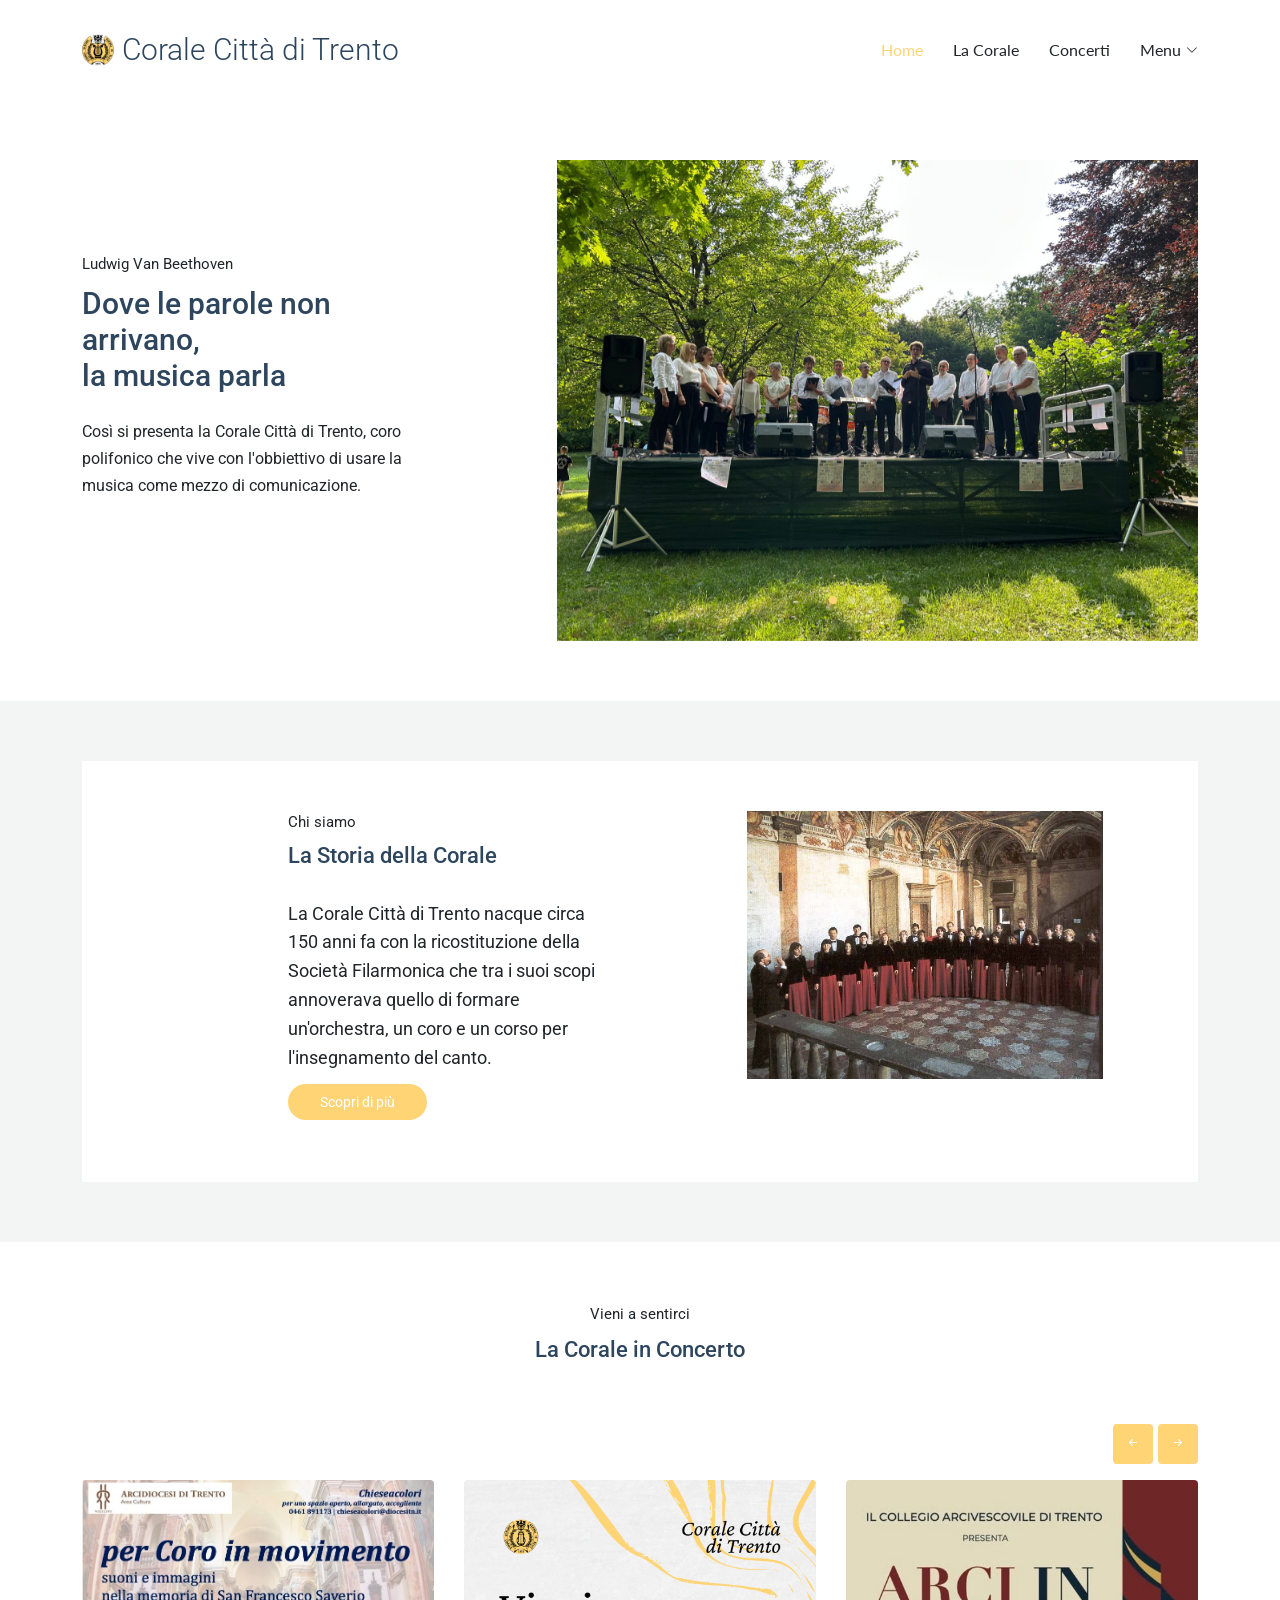
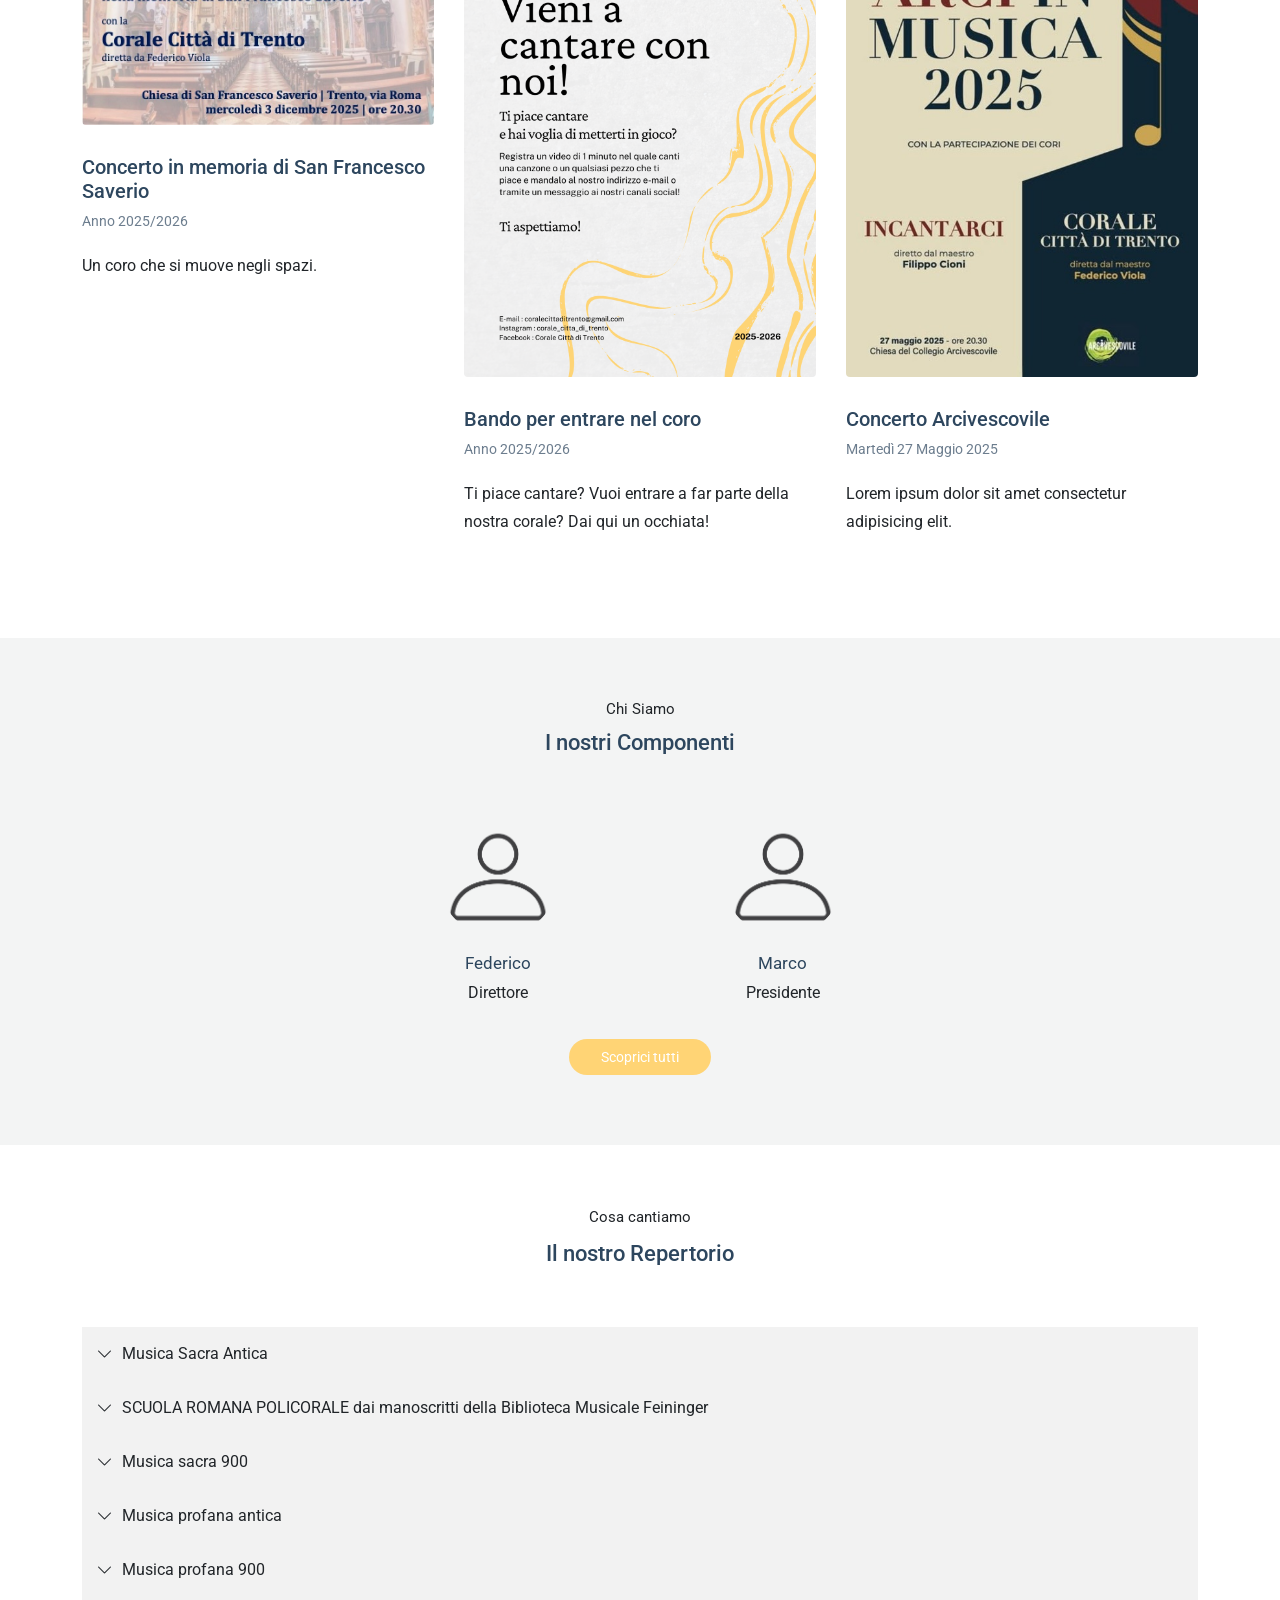
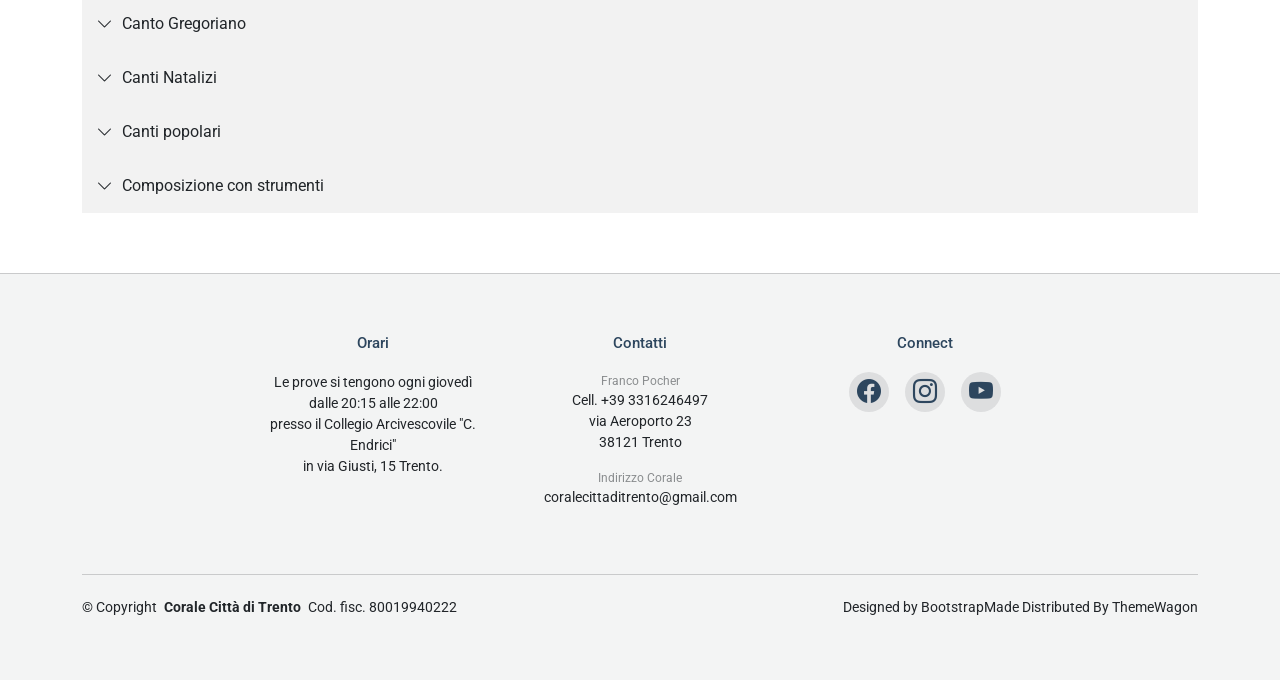
==== index.html @ f4a53259 "Con. Chorists section modified: all names added and all picture removed" ====
<!DOCTYPE html>
<html lang="en">

<head>
  <meta charset="utf-8">
  <meta content="width=device-width, initial-scale=1.0" name="viewport">
  <title>Corale Città di Trento</title>
  <meta name="description" content="">
  <meta name="keywords" content="">

  <!-- Favicons -->
  <link href="assets/img/logo/favicon.ico" rel="icon">
  <link href="assets/img/logo/apple-touch-icon.png" rel="apple-touch-icon">

  <!-- Fonts -->
  <link href="https://fonts.googleapis.com" rel="preconnect">
  <link href="https://fonts.gstatic.com" rel="preconnect" crossorigin>
  <link href="https://fonts.googleapis.com/css2?family=Roboto:ital,wght@0,100;0,300;0,400;0,500;0,700;0,900;1,100;1,300;1,400;1,500;1,700;1,900&family=Lato:ital,wght@0,100;0,300;0,400;0,700;0,900;1,100;1,300;1,400;1,700;1,900&display=swap" rel="stylesheet">

  <!-- Vendor CSS Files -->
  <link href="assets/vendor/bootstrap/css/bootstrap.min.css" rel="stylesheet">
  <link href="assets/vendor/bootstrap-icons/bootstrap-icons.css" rel="stylesheet">
  <link href="assets/vendor/aos/aos.css" rel="stylesheet">
  <link href="assets/vendor/swiper/swiper-bundle.min.css" rel="stylesheet">
  <link href="assets/vendor/glightbox/css/glightbox.min.css" rel="stylesheet">

  <!-- Main CSS File -->
  <link href="assets/css/main.css" rel="stylesheet">

  <!-- =======================================================
  * Template Name: Active
  * Template URL: https://bootstrapmade.com/active-bootstrap-website-template/
  * Updated: Aug 07 2024 with Bootstrap v5.3.3
  * Author: BootstrapMade.com
  * License: https://bootstrapmade.com/license/
  ======================================================== -->
</head>

<body class="index-page">

  <header id="header" class="header d-flex align-items-center sticky-top">
    <div class="container-fluid container-xl position-relative d-flex align-items-center justify-content-between">

      <a href="index.html" class="logo d-flex align-items-center">
        <img src="assets/img/logo/logo.png" alt="">
        <h1 class="sitename">Corale Città di Trento</h1>
      </a>

      <nav id="navmenu" class="navmenu">
        <ul>
          <li><a href="index.html" class="active">Home</a></li>
          <li><a href="#about-2">La Corale</a></li>
          <li><a href="#team">Concerti</a></li>
          <li class="dropdown"><a><span>Menu</span> <i class="bi bi-chevron-down toggle-dropdown"></i></a>
            <ul>
              <li><a href="#services">Componenti</a></li>
              <li><a href="#faq">Repertorio</a></li>
              <li><a href="media.html">Media</a></li>
              <li><a href="#footer">Info e Contatti</a></li>
            </ul>
          </li>
        </ul>
        <i class="mobile-nav-toggle d-xl-none bi bi-list"></i>
      </nav>

    </div>
  </header>

  <main class="main">

    <!-- About Section -->
    <section id="about" class="about section">

      <div class="container">
        <div class="row align-items-center justify-content-between">
          <div class="col-lg-7 mb-5 mb-lg-0 order-lg-2" data-aos="fade-up" data-aos-delay="400">
            <div class="swiper init-swiper">
              <script type="application/json" class="swiper-config">
                {
                  "loop": false,
                  "speed": 600,
                  "autoplay": {
                    "delay": 5000
                  },
                  "slidesPerView": "auto",
                  "pagination": {
                    "el": ".swiper-pagination",
                    "type": "bullets",
                    "clickable": true
                  },
                  "breakpoints": {
                    "320": {
                      "slidesPerView": 1,
                      "spaceBetween": 40
                    },
                    "1200": {
                      "slidesPerView": 1,
                      "spaceBetween": 1
                    }
                  }
                }
              </script>
              <div class="swiper-wrapper">
                <!-- New images should have a 4/3 aspect ratio -->
                <div class="swiper-slide">
                  <img src="assets/img/galleria/Parco_Massimiliano.jpg" alt="Image" class="img-fluid">
                </div>
                <div class="swiper-slide">
                  <img src="assets/img/galleria/Concerto_Passato.jpg" alt="Image" class="img-fluid">
                </div>
                <div class="swiper-slide">
                  <img src="assets/img/galleria/Corso_Corale.jpg" alt="Image" class="img-fluid">
                </div>
              </div>
              <div class="swiper-pagination"></div>
            </div>
          </div>
          <div class="col-lg-4 order-lg-1">
            <span class="section-subtitle" data-aos="fade-up">Ludwig Van Beethoven</span>
            <h1 class="mb-4" data-aos="fade-up">
              Dove le parole non arrivano, <br> la musica parla
            </h1>
            <p data-aos="fade-up">
              Così si presenta la Corale Città di Trento, coro polifonico che vive con l'obbiettivo di usare la musica come mezzo di comunicazione.
            </p>
            <p class="mt-5" data-aos="fade-up">
            </p>
          </div>
        </div>
      </div>
    </section><!-- /About Section -->

    <!-- About 2 Section -->
    <section id="about-2" class="about-2 section light-background">

      <div class="container">
        <div class="content">
          <div class="row justify-content-center">
            <div class="col-sm-12 col-md-5 col-lg-4 col-xl-4 order-lg-2 offset-xl-1 mb-4">
              <div class="img-wrap text-center text-md-left" data-aos="fade-up" data-aos-delay="100">
                <div class="img">
                  <img src="assets/img/galleria/Concerto_Passato2.jpg" alt="circle image" class="img-fluid">
                </div>
              </div>
            </div>

            <div class="offset-md-0 offset-lg-1 col-sm-12 col-md-5 col-lg-5 col-xl-4" data-aos="fade-up">
              <div class="px-3">
                <span class="content-subtitle">Chi siamo</span>
                <h2 class="content-title text-start">
                  La Storia della Corale
                </h2>
                <p class="lead">
                  La Corale Città di Trento nacque circa 150 anni fa con la ricostituzione della Società Filarmonica che tra i suoi 
                  scopi annoverava quello di formare un'orchestra, un coro e un corso per l'insegnamento del canto.
                </p>
                <p>
                  <a href="corale.html" class="btn-get-started">Scopri di più</a>
                </p>
              </div>
            </div>
          </div>
        </div>
      </div>
    </section>
    <!-- /About 2 Section -->

     <!-- Team Section -->
    <section id="team" class="team section">

      <div class="site-section slider-team-wrap">
        <div class="container">

          <div class="section-title text-center" data-aos="fade-up">
            <p>Vieni a sentirci</p>
            <h2>La Corale in Concerto</h2>
          </div>

          <div class="slider-nav d-flex justify-content-end mb-3">
            <a href="#" class="js-prev js-custom-prev"><i class="bi bi-arrow-left-short"></i></a>
            <a href="#" class="js-next js-custom-next"><i class="bi bi-arrow-right-short"></i></a>
          </div>

          <div class="swiper init-swiper" data-aos="fade-up" data-aos-delay="100">
            <script type="application/json" class="swiper-config">
              {
                "loop": false,
                "speed": 600,
                "autoplay": {
                  "delay": 20000 
                },
                "slidesPerView": "1",
                "pagination": {
                  "el": ".swiper-pagination",
                  "type": "bullets",
                  "clickable": true
                },
                "navigation": {
                  "nextEl": ".js-custom-next",
                  "prevEl": ".js-custom-prev"
                },
                "breakpoints": {
                  "640": {
                    "slidesPerView": 2,
                    "spaceBetween": 30
                  },
                  "768": {
                    "slidesPerView": 3,
                    "spaceBetween": 30
                  },
                  "1200": {
                    "slidesPerView": 3,
                    "spaceBetween": 30
                  }
                }
              }
            </script>

            <div class="swiper-wrapper">
            <!-- THE SIZE OF NEW IMAGES HAS TO BE: 543 X 768 -->
              <div class="swiper-slide">
                <div class="team">
                  <div class="pic">
                    <img src="assets/img/concerti/2025_11_27_ConcertoSaverio.jpg" alt="Image" class="img-fluid">
                  </div>
                  <h3 clas="">
                    <a>Concerto in memoria di San Francesco Saverio</a>
                  </h3>
                  <span class="d-block position">Anno 2025/2026</span>
                  <p>
                    Un coro che si muove negli spazi.
                  </p>
                </div>
              </div>

              <div class="swiper-slide">
                <div class="team">
                  <div class="pic">
                    <img src="assets/img/concerti/2025_08_27_Bando.png" alt="Image" class="img-fluid">
                  </div>
                  <h3 clas="">
                    <a>Bando per entrare nel coro</a>
                  </h3>
                  <span class="d-block position">Anno 2025/2026</span>
                  <p>
                    Ti piace cantare? Vuoi entrare a far parte della nostra corale? Dai qui un occhiata!
                  </p>
                </div>
              </div>

              <div class="swiper-slide">
                <div class="team">
                  <div class="pic">
                    <img src="assets/img/concerti/2025_05_27_ConcertoArci.jpg" alt="Image" class="img-fluid">
                  </div>
                  <h3 clas="">
                    <a>Concerto Arcivescovile</a>
                  </h3>
                  <span class="d-block position">Martedì 27 Maggio 2025</span>
                  <p>
                    Lorem ipsum dolor sit amet consectetur adipisicing elit.
                  </p>
                </div>
              </div>

              <div class="swiper-slide">
                <div class="team">
                  <div class="pic">
                    <img src="assets/img/concerti/2025_02_23_ConcertoAllievi.jpg" alt="Image" class="img-fluid">
                  </div>
                  <h3 clas="">
                    <a>Concerto Direttori Allievi</a>
                  </h3>
                  <span class="d-block position">Domenica 23 Febbraio 2025</span>
                  <p>
                    Lorem ipsum dolor sit amet consectetur adipisicing elit.
                  </p>
                </div>
              </div>

              <div class="swiper-slide">
                <div class="team">
                  <div class="pic">
                    <img src="assets/img/concerti/2024_09_01_CorsoCorale.png" alt="Image" class="img-fluid">
                  </div>
                  <h3 clas="">
                    <a>Corso di Formazione</a>
                  </h3>
                  <span class="d-block position">Anno 2024/2025</span>
                  <p>
                    Ti piacerebbe imparare a cantare, o approfondire la tua conoscenza del canto corale? Dai qui un occhiata!
                  </p>
                </div>
              </div>

              <div class="swiper-slide">
                <div class="team">
                  <div class="pic">
                    <img src="assets/img/concerti/2024_12_23_ConcertoNatale.png" alt="Image" class="img-fluid">
                  </div>
                  <h3 clas="">
                    <a>Concerto di Natale</a>
                  </h3>
                  <span class="d-block position">Lunedì 23 Dicembre 2024</span>
                  <p>
                    Lorem ipsum dolor sit amet consectetur adipisicing elit.
                  </p>
                </div>
              </div>

              <div class="swiper-slide">
                <div class="team">
                  <div class="pic">
                    <img src="assets/img/concerti/2024_01_28_ConcertoAllievi.jpg" alt="Image" class="img-fluid">
                  </div>
                  <h3 clas="">
                    <a>Concerto Direttori Allievi</a>
                  </h3>
                  <span class="d-block position">Domenica 28 Gennaio 2024</span>
                  <p>
                    Lorem ipsum dolor sit amet consectetur adipisicing elit.
                  </p>
                </div>
              </div>

              <div class="swiper-slide">
                <div class="team">
                  <div class="pic">
                    <img src="assets/img/concerti/2023_12_17_ConcertoNatale.jpg" alt="Image" class="img-fluid">
                  </div>
                  <h3 clas="">
                    <a>Concerto di Natale</a>
                  </h3>
                  <span class="d-block position">Giovedì 14 Dicembre e Domenica 17 Dicembre 2023</span>
                  <p>
                    Lorem ipsum dolor sit amet consectetur adipisicing elit.
                  </p>
                </div>
              </div>

              <!-- <div class="swiper-slide"></div> -->
            </div>
          </div>
        </div>
        <!-- /.container -->
      </div>
    </section><!-- /Team Section -->

    <!-- Services Section -->
    <section id="services" class="services section light-background">
      <div class="container section-title" data-aos="fade-up">
        <p>Chi Siamo</p>
        <h2>I nostri Componenti</h2>
      </div><!-- End Section Title -->

      <div class="container">
        <div class="row gy-4 justify-content-center">

          <div class="col-lg-3">
            <div class="services-item text-center" data-aos="fade-up">
              <div class="icon-box">
                <img src="assets/img/componenti/icon.png" alt="Direttore" class="img-fluid rounded-circle mb-3" style="width: 120px; height: 120px; object-fit: cover;">
              </div>
              <div>
                <h3>Federico</h3>
                <p>Direttore</p>
              </div>
            </div>
          </div>


          <div class="col-lg-3">
            <div class="services-item text-center" data-aos="fade-up">
              <div class="icon-box">
                <img src="assets/img/componenti/icon.png" alt="Presidente" class="img-fluid rounded-circle mb-3" style="width: 120px; height: 120px; object-fit: cover;">
              </div>
              <div>
                <h3>Marco</h3>
                <p>Presidente</p>
              </div>
            </div>
          </div>
          
          <p class="text-center justify-content-center about-2 ">
            <a href="coristi.html" class="btn-get-started">Scoprici tutti</a>
          </p>
        </div>
        
      </div>
    </section><!-- /Services Section -->

    <!-- Faq Section -->
    <section id="faq" class="faq section">
      <!-- Section Title -->
      <div class="container section-title" data-aos="fade-up">
        <p>Cosa cantiamo</p>
        <h2>Il nostro Repertorio</h2>
      </div><!-- End Section Title -->

      <div class="container" data-aos="fade-up">
        <div class="row">
          <div class="col-12">
            <div class="custom-accordion" id="accordion-faq">
              <div class="accordion-item">
                <h2 class="mb-0">
                  <button class="btn btn-link" type="button" data-bs-toggle="collapse" data-bs-target="#collapse-faq-1">
                    Musica Sacra Antica
                  </button>
                </h2>

                <div id="collapse-faq-1" class="collapse" aria-labelledby="headingOne" data-parent="#accordion-faq">
                  <div class="accordion-body">
                    <ul>
                      <li> Giovanni Contino Missa Illuminare Jerusalem  </li>
                      <li> Giovanni Contino Kyrie Giovanni Contino Gloria  </li>
                      <li> Giovanni Contino Credo  </li>
                      <li> Giovanni Contino Sanctus  </li>
                      <li> Giovanni Contino Agnus Dei  </li>
                      <li> Giovanni Pierluigi da Palestrina Sicut Cervus  </li>
                      <li> Giovanni Pierluigi da Palestrina Regina coeli  </li>
                      <li> Giovanni Pierluigi da Palestrina Super flumina Babylonis  </li>
                      <li> Giovanni Pierluigi da Palestrina Veni sponsa Christi  </li>
                      <li> Thomas Weelkes Gloria in excelsis Deo  </li>
                      <li> Giovanni Maria Nanino Gloria in excelsis Deo  </li>
                      <li> Serafino Razzi Stabat mater dolorosa  </li>
                      <li> Serafino Razzi Vergine bella che di sol vestita  </li>
                      <li> Orlando Di Lasso Jubilate Deo  </li>
                      <li> Carlo Gesualdo da Venosa In te Domine speravi  </li>
                      <li> Domenico Scarlatti Cibavit nos Dominus  </li>
                    </ul>
                  </div>
                </div>
              </div>
              <!-- .accordion-item -->

              <div class="accordion-item">
                <h2 class="mb-0">
                  <button class="btn btn-link collapsed" type="button" data-bs-toggle="collapse" data-bs-target="#collapse-faq-2">
                    SCUOLA ROMANA POLICORALE dai manoscritti della Biblioteca Musicale Feininger 
                  </button>
                </h2>

                <div id="collapse-faq-2" class="collapse" aria-labelledby="headingTwo" data-parent="#accordion-faq">
                      <div class="accordion-body">
                        <ul>
                          <li> Giovanni Giorgi Offertorio per la festa di S. Bartolomeo Apostolo Mihi autem nimis Nimis confortatus est  </li>
                          <li> Giovanni Giorgi Et manducantibus illis  </li>
                          <li> Pompeo Cannicciari Christus factus est  </li>
                          <li> Giuseppe Ottavio Pitoni Misericordia Domini  </li>
                          <li> Giuseppe Ottavio Pitoni Ave Maria  </li>
                          <li> Giuseppe Ottavio Pitoni Justorum animae a 8 voci concertato  </li>
                          <li> Orazio Benevoli Magnificat Vi Toni a 8 voci  </li>
                          <li> Orazio Benevoli Gaudens gaudebo a 9 voci  </li>
                          <li> Orazio Benevoli Confitebor tibi Domine a 16 voci  </li>
                          <li> Orazio Benevoli Laudate pueri Dominum Sexti toni a 16 voci  </li>
                          <li> Orazio Benevoli Dixit Dominus VIII toni a 16 voci  </li>
                          <li> Stefano Fabri Magnificat VI Toni a 16 voci  </li>
                        </ul>
                      </div>
                </div>
              </div>
              <!-- .accordion-item -->

              <div class="accordion-item">
                <h2 class="mb-0">
                  <button class="btn btn-link collapsed" type="button" data-bs-toggle="collapse" data-bs-target="#collapse-faq-3">
                    Musica sacra 900
                  </button>
                </h2>

                <div id="collapse-faq-3" class="collapse" aria-labelledby="headingThree" data-parent="#accordion-faq">
                  <div class="accordion-body">
                    <ul>
                      <li> Georgij Dmitriyev Petrovic La luce quieta </li>
                      <li> Georgij Dmitriyev Petrovic Lodate il nome di Dio </li>
                      <li> Enrico Salines Ave Maria </li>
                      <li> Orlando Di Piazza Offertorium </li>
                      <li> Randall Thompson Alleluia </li>
                      <li> Zoltan Kodaly Pange lingua </li>
                      <li> Igor Stravinskij Ave Maria </li>
                      <li> Francis Poulenc Salve Regina </li>
                      <li> Camillo Moser Ave Maria </li>
                      <li> Camillo Moser Sei risorto Signore </li>
                      <li> Camillo Moser Hodie nobis caelorum Rex </li>
                      <li> Lajos Bardos MISSA TERTIA per coro misto e organo Kyrie Gloria Sanctus Agnus Dei </li>
                      <li> Erik Satie MESSE DES PAUVRES per organo e coro misto </li>
                    </ul>
                  </div>
                </div>
              </div>
              <!-- .accordion-item -->

              <div class="accordion-item">
                <h2 class="mb-0">
                  <button class="btn btn-link collapsed" type="button" data-bs-toggle="collapse" data-bs-target="#collapse-faq-4">
                    Musica profana antica
                  </button>
                </h2>

                <div id="collapse-faq-4" class="collapse" aria-labelledby="headingFour" data-parent="#accordion-faq">
                  <div class="accordion-body">
                    <ul></ul>
                      <li> John Wilbye Adieu, sweet Amaryllis </li>
                      <li> Henry Purcell In these delightful, pleasant groves </li>
                      <li> Luca Marenzio Se la mia vita da l'aspro tormento </li>
                      <li> Claudio Monteverdi Cor mio, mentre vi miro </li>
                      <li> Antonio Scandello Bonzorno, madonna benvegnua </li>
                      <li> John Bennet Weep, o mine eyes </li>
                      <li> Clément Jannequin Ce mois de mai </li>
                      <li> Filippo Azzaiolo E' per amor di donna </li>
                      <li> Filippo Azzaiolo E me levai d'una bella mattina </li>
                      <li> Filippo Azzaiolo Prima ora de la notte </li>
                      <li> Baldassare Donato No pulice m'è'ntrato nell'orecchia </li>
                      <li> Antonio Scandello S'io canto e tu mi spacci per cicala </li>
                    </ul>
                  </div>
                </div>
              </div>
              <!-- .accordion-item -->
              
              <div class="accordion-item">
                <h2 class="mb-0">
                  <button class="btn btn-link collapsed" type="button" data-bs-toggle="collapse" data-bs-target="#collapse-faq-5">
                    Musica profana 900
                  </button>
                </h2>

                <div id="collapse-faq-5" class="collapse" aria-labelledby="headingFive" data-parent="#accordion-faq">
                  <div class="accordion-body">
                    <ul>
                      <li> Mario Fulgoni Cancioncilla del nino que no naciò </li>
                      <li> Francis Poulenc A peine défigurée </li>
                      <li> Johannes Brahms da "Deutsche Volkslieder", Libro 1.: In stiller Nacht Abschiedslied Die Wollust in den Maien </li>
                      <li> Carl Orff Odi et amo </li>
                      <li> arm. A. Perez-Moja El Rossinyol </li>
                      <li> arr. G. Hahn Hurra, här komma de gossar </li>
                      <li> Johannes Brahms Dem dunkeln Schoß der heilgen Erde </li>
                      <li> Carlos Guastavino Se equivocò la paloma... </li>
                      <li> Camillo Moser Il primo dì di maggio </li>
                      <li> Camillo Moser Vorria crudel tornare </li>
                      <li> Paolo Manfrin A poor young shepherd (Un jeune pauvre berger) </li>
                    </ul>
                  </div>
                </div>
              </div>
              <!-- .accordion-item -->

              <div class="accordion-item">
                <h2 class="mb-0">
                  <button class="btn btn-link collapsed" type="button" data-bs-toggle="collapse" data-bs-target="#collapse-faq-6">
                    Canto Gregoriano
                  </button>
                </h2>

                <div id="collapse-faq-6" class="collapse" aria-labelledby="headingSix" data-parent="#accordion-faq">
                  <div class="accordion-body">
                    <ul>
                      <li> Puer natus </li>
                      <li> Hodie Christus natus est </li>
                      <li> A solis ortus cardine </li>
                      <li> Veni Creator Spiritus </li>
                      <li> Regina coeli </li>
                      <li> Kyrie tropato "Fons bonitatis" </li>
                      <li> Christus factus est pro nobis </li>
                      <li> Veni sponsa Christi </li>
                      <li> Super flumina Babylonis </li>
                      <li> Sicut cervus </li>
                      <li> Anonimo XV secolo Credo IV in Gregoriano </li>
                      <li> Jubilate Deo </li>
                      <li> Verbum Patris </li>
                    </ul>
                  </div>
                </div>
              </div>
              <!-- .accordion-item -->

              <div class="accordion-item">
                <h2 class="mb-0">
                  <button class="btn btn-link collapsed" type="button" data-bs-toggle="collapse" data-bs-target="#collapse-faq-7">
                    Canti Natalizi
                  </button>
                </h2>

                <div id="collapse-faq-7" class="collapse" aria-labelledby="headingSeven" data-parent="#accordion-faq">
                  <div class="accordion-body">
                    <ul>
                      <li> anonimo del 1200 Puer natus </li>
                      <li> anonimo del 1200 In hoc anni circulo </li>
                      <li> arm. Nicola Conci La note di Natale </li>
                      <li> Jan Novak Omnis mundus jocundetur </li>
                      <li> Jan Novak Resonet in laudibus </li>
                      <li> Jan Novak Personent hodie </li>
                      <li> arr. Jonathan Rathbone Quem pastores laudavere </li>
                      <li> arm. Riccardo Giavina Süßer die Glocken nie klingen </li>
                      <li> arm. Riccardo Giavina Kommet ihr hirten </li>
                      <li> arm. Riccardo Giavina A la nanita nana </li>
                      <li> arm. Riccardo Giavina Maria durch ein Dornwald ging </li>
                      <li> Ramirez Luna El nacimiento </li>
                      <li> J. Brahms - C. Moser Ninna nanna </li>
                      <li> Franz Gruber Stille Nacht </li>
                      <li> arm. M.de Sampayo Ribeiro Natal de Elvas </li>
                      <li> arm. Armando Franceschini Canzone dei pifferari </li>
                      <li> arm. Armando Franceschini Entre le boeuf et l'ane gris </li>
                      <li> arm. Armando Franceschini White Christmas </li>
                      <li> arm. E. Daniel Noël nouveau est venu </li>
                      <li> arm. E. Daniel Cet enfant que je voy plein de larmes </li>
                      <li> arm. Roberto Gianotti La Légende de Saint Nicholas </li>
                      <li> arm. Roberto Gianotti Entre le bœuf et l'âne gris </li>
                      <li> arm. Roberto Gianotti Minuit Sonne </li>
                      <li> arm. Roberto Gianotti Dormi, dormi bel bambin </li>
                    </ul>
                  </div>
                </div>
              </div>
              <!-- .accordion-item -->

              <div class="accordion-item">
                <h2 class="mb-0">
                  <button class="btn btn-link collapsed" type="button" data-bs-toggle="collapse" data-bs-target="#collapse-faq-8">
                    Canti popolari
                  </button>
                </h2>

                <div id="collapse-faq-8" class="collapse" aria-labelledby="headingEight" data-parent="#accordion-faq">
                  <div class="accordion-body">
                    <ul>
                      <li> arm. Roberto Gianotti Cara Agnese </li>
                      <li> arm. Armando Franceschini Oi sonador </li>
                      <li> Camillo Moser La madonina </li>
                      <li> M. Lanaro - L. Rosatti Verrà quel dì di lune </li>
                      <li> arm. A. Benedetti Michelangeli Era nato povereto Luigi Pigarelli Cara mama mi voi Toni Luigi Pigarelli Maitinada </li>
                      <li> Roberto Gianotti Fa la nana bambin </li>
                      <li> Luigi Pigarelli Sul ciastel de Mirabel </li>
                      <li> Andrea Mascagni In cil 'e jè une stele </li>
                      <li> Luigi Pigarelli Fila fila </li>
                      <li> arm. Andrea Mascagni Balla il Kolo </li>
                    </ul>
                  </div>
                </div>
              </div>
              <!-- .accordion-item -->

              <div class="accordion-item">
                <h2 class="mb-0">
                  <button class="btn btn-link collapsed" type="button" data-bs-toggle="collapse" data-bs-target="#collapse-faq-9">
                    Composizione con strumenti
                  </button>
                </h2>

                <div id="collapse-faq-9" class="collapse" aria-labelledby="headingNine" data-parent="#accordion-faq">
                  <div class="accordion-body">
                    <ul>
                      <li>Jan Batista Runcher DIXIT DOMINUS per soli, coro misto, trombe, archi e organo Dixit Dominus Allegro Judicabit Adagio Conquassabit Allegro De torrente Moderato Gloria Adagio Sicut erat Allegro</li>
                      <li>Wolfgang Amadeus Mozart AVE VERUM KV 618 mottetto per coro misto e archi</li>
                      <li>Zoltan Kodaly MISSA BREVIS per coro e orchestra</li>
                      <li>Igor Strawinsky MASS per coro misto e doppio quintetto di fiati Armando Franceschini VOCI SOLE (per coro di voci miste corno, tromba e trombone)</li>
                      <li>Carl Orff CARMINA BURANA</li>
                      <li>Antonio Vivaldi Credo KV 591</li>
                      <li>Franz Schubert Credo dalla "Messa in sol D 167"</li>
                      <li>Wolfgang Amadeus Mozart Credo Incompleto dalla "Grande Messa" KV 427</li>
                      <li>Franz Schubert Credo dalla "Messa in do D 452"</li>
                      <li>Gaetano Donizetti L'ELISIR D'AMORE</li>
                      <li>Armando Franceschini LAUDE per soprano, coro misto e orchestra</li>
                      <li>Leonard Bernstein CANDIDE</li>
                    </ul>
                  </div>
                </div>
              </div>
              <!-- .accordion-item -->

            </div>
          </div>
        </div>
      </div>
    </section><!-- /Faq Section -->    

  </main>

  <footer id="footer" class="footer light-background">
    <div class="container">
      <div class="row g-4 justify-content-center">

        <div class="col-md-6 col-lg-3 ps-lg-5 mb-3 mb-md-0">
          <div class="widget text-center">
            <h3 class="widget-heading">Orari</h3>
            <p class="mb-4">
              Le prove si tengono ogni giovedì <br> dalle 20:15 alle 22:00 <br>
              presso il Collegio Arcivescovile "C. Endrici" <br> in via Giusti, 15 Trento.
            </p>
          </div>
        </div>

        <div class="col-md-6 col-lg-3 pl-lg-5">
          <div class="widget text-center">
            <h3 class="widget-heading">Contatti</h3>
            <ul class="list-unstyled footer-blog-entry">
              <li>
                <span class="d-block date">Franco Pocher</span>
                <a>Cell. +39 3316246497 <br> via Aeroporto 23 <br> 38121 Trento</a>
              </li>
              <li class="mt-3">
                <span class="d-block date">Indirizzo Corale</span>
                <a>coralecittaditrento@gmail.com</a>
              </li>
            </ul>
          </div>
        </div>

        <div class="col-md-6 col-lg-3 pl-lg-5">
          <div class="widget text-center">
            <h3 class="widget-heading">Connect</h3>
            <ul class="list-unstyled social-icons light mb-3 d-flex justify-content-center gap-3">
              <li>
                <a href="https://www.facebook.com/people/Corale-Citt%C3%A0-di-Trento/100088259568855/">
                  <span class="bi bi-facebook fs-4"></span>
                </a>
              </li>
              <li>
                <a href="https://www.instagram.com/corale_citta_di_trento?igsh=OGlwYnlnd2pqZGdh">
                  <span class="bi bi-instagram fs-4"></span>
                </a>
              </li>
              <li>
                <a href="https://www.youtube.com/@coralecittaditrento1851">
                  <span class="bi bi-youtube fs-4"></span>
                </a>
              </li>
            </ul>
          </div>
        </div>

      </div>


      <div class="copyright d-flex flex-column flex-md-row align-items-center justify-content-md-between">
        <p>© <span>Copyright</span> <strong class="px-1 sitename">Corale Città di Trento</strong> <span>Cod. fisc. 80019940222</span></p>
        <div class="credits">
          <!-- All the links in the footer should remain intact. -->
          <!-- You can delete the links only if you've purchased the pro version. -->
          <!-- Licensing information: https://bootstrapmade.com/license/ -->
          <!-- Purchase the pro version with working PHP/AJAX contact form: [buy-url] -->
          Designed by <a href="https://bootstrapmade.com/">BootstrapMade</a> Distributed By <a href="https://themewagon.com">ThemeWagon</a>
        </div>
      </div>
    </div>
  </footer>

  <!-- Scroll Top -->
  <a href="#" id="scroll-top" class="scroll-top d-flex align-items-center justify-content-center"><i class="bi bi-arrow-up-short"></i></a>

  <!-- Preloader -->
  <div id="preloader"></div>

  <!-- Vendor JS Files -->
  <script src="assets/vendor/bootstrap/js/bootstrap.bundle.min.js"></script>
  <script src="assets/vendor/php-email-form/validate.js"></script>
  <script src="assets/vendor/aos/aos.js"></script>
  <script src="assets/vendor/swiper/swiper-bundle.min.js"></script>
  <script src="assets/vendor/purecounter/purecounter_vanilla.js"></script>
  <script src="assets/vendor/glightbox/js/glightbox.min.js"></script>
  <script src="assets/vendor/imagesloaded/imagesloaded.pkgd.min.js"></script>
  <script src="assets/vendor/isotope-layout/isotope.pkgd.min.js"></script>

  <!-- Main JS File -->
  <script src="assets/js/main.js"></script>

</body>

</html>
---- assets/css/main.css ----
/**
* Template Name: Active
* Template URL: https://bootstrapmade.com/active-bootstrap-website-template/
* Updated: Aug 07 2024 with Bootstrap v5.3.3
* Author: BootstrapMade.com
* License: https://bootstrapmade.com/license/
*/

/*--------------------------------------------------------------
# Font & Color Variables
# Help: https://bootstrapmade.com/color-system/
--------------------------------------------------------------*/
/* Fonts */
:root {
  --default-font: "Roboto",  system-ui, -apple-system, "Segoe UI", Roboto, "Helvetica Neue", Arial, "Noto Sans", "Liberation Sans", sans-serif, "Apple Color Emoji", "Segoe UI Emoji", "Segoe UI Symbol", "Noto Color Emoji";
  --heading-font: "Roboto",  sans-serif;
  --nav-font: "Lato",  sans-serif;
}

/* Global Colors - The following color variables are used throughout the website. Updating them here will change the color scheme of the entire website */
:root { 
  --background-color: #ffffff; /* Background color for the entire website, including individual sections */
  --default-color: #212529; /* Default color used for the majority of the text content across the entire website */
  --heading-color: #2d465e; /* Color for headings, subheadings and title throughout the website */
  --accent-color: #FFD475; /* Accent color that represents your brand on the website. It's used for buttons, links, and other elements that need to stand out */
  --surface-color: #ffffff; /* The surface color is used as a background of boxed elements within sections, such as cards, icon boxes, or other elements that require a visual separation from the global background. */
  --contrast-color: #ffffff; /* Contrast color for text, ensuring readability against backgrounds of accent, heading, or default colors. */
}

/* Nav Menu Colors - The following color variables are used specifically for the navigation menu. They are separate from the global colors to allow for more customization options */
:root {
  --nav-color: #212529;  /* The default color of the main navmenu links */
  --nav-hover-color: #FFD475; /* Applied to main navmenu links when they are hovered over or active */
  --nav-mobile-background-color: #ffffff; /* Used as the background color for mobile navigation menu */
  --nav-dropdown-background-color: #ffffff; /* Used as the background color for dropdown items that appear when hovering over primary navigation items */
  --nav-dropdown-color: #212529; /* Used for navigation links of the dropdown items in the navigation menu. */
  --nav-dropdown-hover-color: #FFD475; /* Similar to --nav-hover-color, this color is applied to dropdown navigation links when they are hovered over. */
}

/* Color Presets - These classes override global colors when applied to any section or element, providing reuse of the sam color scheme. */

.light-background {
  --background-color: #f3f4f4;
  --surface-color: #ffffff;
}

.dark-background {
  --background-color: #060606;
  --default-color: #ffffff;
  --heading-color: #ffffff;
  --surface-color: #252525;
  --contrast-color: #ffffff;
}

/* Smooth scroll */
:root {
  scroll-behavior: smooth;
}

/*--------------------------------------------------------------
# General Styling & Shared Classes
--------------------------------------------------------------*/
body {
  color: var(--default-color);
  background-color: var(--background-color);
  font-family: var(--default-font);
}

a {
  color: var(--accent-color);
  text-decoration: none;
  transition: 0.3s;
}

a:hover {
  color: color-mix(in srgb, var(--accent-color), transparent 25%);
  text-decoration: none;
}

h1,
h2,
h3,
h4,
h5,
h6 {
  color: var(--heading-color);
  font-family: var(--heading-font);
}

/* PHP Email Form Messages
------------------------------*/
.php-email-form .error-message {
  display: none;
  background: #df1529;
  color: #ffffff;
  text-align: left;
  padding: 15px;
  margin-bottom: 24px;
  font-weight: 600;
}

.php-email-form .sent-message {
  display: none;
  color: #ffffff;
  background: #059652;
  text-align: center;
  padding: 15px;
  margin-bottom: 24px;
  font-weight: 600;
}

.php-email-form .loading {
  display: none;
  background: var(--surface-color);
  text-align: center;
  padding: 15px;
  margin-bottom: 24px;
}

.php-email-form .loading:before {
  content: "";
  display: inline-block;
  border-radius: 50%;
  width: 24px;
  height: 24px;
  margin: 0 10px -6px 0;
  border: 3px solid var(--accent-color);
  border-top-color: var(--surface-color);
  animation: php-email-form-loading 1s linear infinite;
}

@keyframes php-email-form-loading {
  0% {
    transform: rotate(0deg);
  }

  100% {
    transform: rotate(360deg);
  }
}

/*--------------------------------------------------------------
# Global Header
--------------------------------------------------------------*/
.header {
  color: var(--default-color);
  background-color: var(--background-color);
  padding: 20px 0;
  transition: all 0.5s;
  z-index: 997;
}

.header .logo {
  line-height: 1;
}

.header .logo img {
  max-height: 32px;  /* Adjust the logo height */
  margin-right: 8px;
}

.header .logo h1 {
  font-size: 30px;
  margin: 0;
  font-weight: 300;
  color: var(--heading-color);
}

.scrolled .header {
  box-shadow: 0px 0 18px rgba(0, 0, 0, 0.1);
}

/*--------------------------------------------------------------
# Navigation Menu
--------------------------------------------------------------*/
/* Navmenu - Desktop */
@media (min-width: 1200px) {
  .navmenu {
    padding: 0;
  }

  .navmenu ul {
    margin: 0;
    padding: 0;
    display: flex;
    list-style: none;
    align-items: center;
  }

  .navmenu li {
    position: relative;
  }

  .navmenu a,
  .navmenu a:focus {
    color: var(--nav-color);
    padding: 18px 15px;
    font-size: 16px;
    font-family: var(--nav-font);
    font-weight: 400;
    display: flex;
    align-items: center;
    justify-content: space-between;
    white-space: nowrap;
    transition: 0.3s;
  }

  .navmenu a i,
  .navmenu a:focus i {
    font-size: 12px;
    line-height: 0;
    margin-left: 5px;
    transition: 0.3s;
  }

  .navmenu li:last-child a {
    padding-right: 0;
  }

  .navmenu li:hover>a,
  .navmenu .active,
  .navmenu .active:focus {
    color: var(--nav-hover-color);
  }

  .navmenu .dropdown ul {
    margin: 0;
    padding: 10px 0;
    background: var(--nav-dropdown-background-color);
    display: block;
    position: absolute;
    visibility: hidden;
    left: 14px;
    top: 130%;
    opacity: 0;
    transition: 0.3s;
    border-radius: 4px;
    z-index: 99;
    box-shadow: 0px 0px 30px rgba(0, 0, 0, 0.1);
  }

  .navmenu .dropdown ul li {
    min-width: 200px;
  }

  .navmenu .dropdown ul a {
    padding: 10px 20px;
    font-size: 15px;
    text-transform: none;
    color: var(--nav-dropdown-color);
  }

  .navmenu .dropdown ul a i {
    font-size: 12px;
  }

  .navmenu .dropdown ul a:hover,
  .navmenu .dropdown ul .active:hover,
  .navmenu .dropdown ul li:hover>a {
    color: var(--nav-dropdown-hover-color);
  }

  .navmenu .dropdown:hover>ul {
    opacity: 1;
    top: 100%;
    visibility: visible;
  }

  .navmenu .dropdown .dropdown ul {
    top: 0;
    left: -90%;
    visibility: hidden;
  }

  .navmenu .dropdown .dropdown:hover>ul {
    opacity: 1;
    top: 0;
    left: -100%;
    visibility: visible;
  }
}

/* Navmenu - Mobile */
@media (max-width: 1199px) {
  .mobile-nav-toggle {
    color: var(--nav-color);
    font-size: 28px;
    line-height: 0;
    margin-right: 10px;
    cursor: pointer;
    transition: color 0.3s;
  }

  .navmenu {
    padding: 0;
    z-index: 9997;
  }

  .navmenu ul {
    display: none;
    list-style: none;
    position: absolute;
    inset: 60px 20px 20px 20px;
    padding: 10px 0;
    margin: 0;
    border-radius: 6px;
    background-color: var(--nav-mobile-background-color);
    overflow-y: auto;
    transition: 0.3s;
    z-index: 9998;
    box-shadow: 0px 0px 30px rgba(0, 0, 0, 0.1);
  }

  .navmenu a,
  .navmenu a:focus {
    color: var(--nav-color);
    padding: 10px 20px;
    font-family: var(--nav-font);
    font-size: 17px;
    font-weight: 500;
    display: flex;
    align-items: center;
    justify-content: space-between;
    white-space: nowrap;
    transition: 0.3s;
  }

  .navmenu a i,
  .navmenu a:focus i {
    font-size: 12px;
    line-height: 0;
    margin-left: 5px;
    width: 30px;
    height: 30px;
    display: flex;
    align-items: center;
    justify-content: center;
    border-radius: 50%;
    transition: 0.3s;
    background-color: color-mix(in srgb, var(--accent-color), transparent 90%);
  }

  .navmenu a i:hover,
  .navmenu a:focus i:hover {
    background-color: var(--accent-color);
    color: var(--contrast-color);
  }

  .navmenu a:hover,
  .navmenu .active,
  .navmenu .active:focus {
    color: var(--nav-hover-color);
  }

  .navmenu .active i,
  .navmenu .active:focus i {
    background-color: var(--accent-color);
    color: var(--contrast-color);
    transform: rotate(180deg);
  }

  .navmenu .dropdown ul {
    position: static;
    display: none;
    z-index: 99;
    padding: 10px 0;
    margin: 10px 20px;
    background-color: var(--nav-dropdown-background-color);
    border: 1px solid color-mix(in srgb, var(--default-color), transparent 90%);
    box-shadow: none;
    transition: all 0.5s ease-in-out;
  }

  .navmenu .dropdown ul ul {
    background-color: rgba(33, 37, 41, 0.1);
  }

  .navmenu .dropdown ul a {
    color: var(--nav-dropdown-color);
  }

  .navmenu .dropdown ul a:hover,
  .navmenu .dropdown ul .active:hover,
  .navmenu .dropdown ul li:hover>a {
    color: var(--nav-dropdown-hover-color);
  }

  .navmenu .dropdown>.dropdown-active {
    display: block;
    background-color: rgba(33, 37, 41, 0.03);
  }

  .mobile-nav-active {
    overflow: hidden;
  }

  .mobile-nav-active .mobile-nav-toggle {
    color: #fff;
    position: absolute;
    font-size: 32px;
    top: 15px;
    right: 15px;
    margin-right: 0;
    z-index: 9999;
  }

  .mobile-nav-active .navmenu {
    position: fixed;
    overflow: hidden;
    inset: 0;
    background: rgba(33, 37, 41, 0.8);
    transition: 0.3s;
  }

  .mobile-nav-active .navmenu>ul {
    display: block;
  }
}

/*--------------------------------------------------------------
# Global Footer
--------------------------------------------------------------*/
.footer {
  background-color: var(--background-color);
  color: var(--default-color);
  padding: 60px 0;
  font-size: 14px;
  border-top: 1px solid color-mix(in srgb, var(--default-color), transparent 80%);
}

.footer a {
  color: var(--default-color) !important;
}

.footer a:hover {
  color: var(--accent-color);
}

.footer .copyright {
  margin-top: 50px;
  position: relative;
  padding-top: 20px;
  border-top: 1px solid color-mix(in srgb, var(--default-color), transparent 80%);
}

.footer .copyright p,
.footer .copyright .credits {
  margin: 2px 0;
}

.footer .btn-learn-more {
  background-color: var(--accent-color);
  border-radius: 30px;
  padding: 8px 30px;
  border: 2px solid transparent;
  transition: 0.3s all ease-in-out;
  font-size: 14px;
  color: var(--contrast-color) !important;
}

.footer .btn-learn-more:hover {
  border-color: var(--accent-color);
  background-color: transparent;
  color: var(--accent-color) !important;
}

.footer .widget .widget-heading {
  font-size: 15px;
  color: var(--heading-color);
  margin-bottom: 20px;
}

.footer .widget ul li {
  margin-bottom: 10px;
  line-height: 1.5;
}

.footer .widget ul li a {
  color: color-mix(in srgb, var(--heading-color), transparent 50%);
}

.footer .widget ul li a:hover {
  text-decoration: none;
  color: var(--heading-color);
}

.footer .widget .footer-blog-entry .date {
  color: color-mix(in srgb, var(--default-color), transparent 50%);
  font-size: 12px;
}

.footer .social-icons li {
  display: inline-block;
}

.footer .social-icons li a {
  display: inline-block;
  width: 40px;
  height: 40px;
  position: relative;
  border-radius: 50%;
  background: color-mix(in srgb, var(--default-color), transparent 90%);
}

.footer .social-icons li a span {
  color: color-mix(in srgb, var(--heading-color), transparent 0%);
  position: absolute;
  top: 50%;
  left: 50%;
  transform: translate(-50%, -50%);
  transition: 0.3s all ease-in-out;
}

.footer .social-icons li a:hover {
  background: var(--accent-color);
}

.footer .social-icons li a:hover span {
  color: var(--contrast-color);
}

.footer .social-icons li:first-child a {
  padding-left: 0;
}

.footer .footer-subscribe form {
  position: relative;
}

.footer .footer-subscribe .form-control {
  font-size: 14px;
  height: 42px;
  border: 2px solid color-mix(in srgb, var(--default-color), transparent 40%);
  background: none;
  color: var(--heading-color);
  padding-right: 40px;
}

.footer .footer-subscribe .form-control:focus {
  border-color: color-mix(in srgb, var(--default-color), transparent 10%);
  box-shadow: none;
}

.footer .footer-subscribe .form-control::placeholder {
  color: color-mix(in srgb, var(--heading-color), transparent 60%);
}

.footer .footer-subscribe .btn-link {
  padding: 0;
  margin: 0;
  font-size: 1.5rem;
  background-color: none;
  border-color: none;
  position: absolute;
  line-height: 0;
  color: color-mix(in srgb, var(--heading-color), transparent 20%);
  top: 20px;
  right: 10px;
  transform: translateY(-50%) rotate(0deg);
}

.footer .footer-subscribe .btn-link:hover,
.footer .footer-subscribe .btn-link:focus,
.footer .footer-subscribe .btn-link:active {
  text-decoration: none;
}

/*--------------------------------------------------------------
# Preloader
--------------------------------------------------------------*/
#preloader {
  position: fixed;
  inset: 0;
  z-index: 999999;
  overflow: hidden;
  background: var(--background-color);
  transition: all 0.6s ease-out;
}

#preloader:before {
  content: "";
  position: fixed;
  top: calc(50% - 30px);
  left: calc(50% - 30px);
  border: 6px solid #ffffff;
  border-color: var(--accent-color) transparent var(--accent-color) transparent;
  border-radius: 50%;
  width: 60px;
  height: 60px;
  animation: animate-preloader 1.5s linear infinite;
}

@keyframes animate-preloader {
  0% {
    transform: rotate(0deg);
  }

  100% {
    transform: rotate(360deg);
  }
}

/*--------------------------------------------------------------
# Scroll Top Button
--------------------------------------------------------------*/
.scroll-top {
  position: fixed;
  visibility: hidden;
  opacity: 0;
  right: 15px;
  bottom: 15px;
  z-index: 99999;
  background-color: var(--accent-color);
  width: 40px;
  height: 40px;
  border-radius: 4px;
  transition: all 0.4s;
}

.scroll-top i {
  font-size: 24px;
  color: var(--contrast-color);
  line-height: 0;
}

.scroll-top:hover {
  background-color: color-mix(in srgb, var(--accent-color), transparent 20%);
  color: var(--contrast-color);
}

.scroll-top.active {
  visibility: visible;
  opacity: 1;
}

/*--------------------------------------------------------------
# Disable aos animation delay on mobile devices
--------------------------------------------------------------*/
@media screen and (max-width: 768px) {
  [data-aos-delay] {
    transition-delay: 0 !important;
  }
}

/*--------------------------------------------------------------
# Global Page Titles & Breadcrumbs
--------------------------------------------------------------*/
.page-title {
  color: var(--default-color);
  background-color: var(--background-color);
  padding: 20px 0;
  position: relative;
}

.page-title h1 {
  font-size: 24px;
  font-weight: 300;
  margin: 0 0 5px 0;
}

.page-title .breadcrumbs ol {
  display: flex;
  flex-wrap: wrap;
  list-style: none;
  padding: 0;
  margin: 0;
  font-size: 14px;
  font-weight: 400;
}

.page-title .breadcrumbs ol li+li {
  padding-left: 10px;
}

.page-title .breadcrumbs ol li+li::before {
  content: "/";
  display: inline-block;
  padding-right: 10px;
  color: color-mix(in srgb, var(--default-color), transparent 70%);
}

/*--------------------------------------------------------------
# Global Sections
--------------------------------------------------------------*/
section,
.section {
  color: var(--default-color);
  background-color: var(--background-color);
  padding: 60px 0;
  scroll-margin-top: 100px;
  overflow: clip;
}

@media (max-width: 1199px) {

  section,
  .section {
    scroll-margin-top: 66px;
  }
}

/*--------------------------------------------------------------
# Global Section Titles
--------------------------------------------------------------*/
.section-title {
  text-align: center;
  padding-bottom: 60px;
  position: relative;
}

.section-title h2 {
  font-size: 22px;
  font-weight: 500;
  margin-bottom: 0;
}

.section-title p {
  font-size: 15px;
  margin-bottom: 10px;
}

/*--------------------------------------------------------------
# About Section
--------------------------------------------------------------*/
.about .btn-get-started {
  background-color: var(--accent-color);
  color: var(--contrast-color);
  border-radius: 30px;
  padding: 8px 30px;
  border: 2px solid transparent;
  transition: 0.3s all ease-in-out;
  font-size: 14px;
}

.about .btn-get-started:hover {
  border-color: var(--accent-color);
  background-color: transparent;
  color: var(--accent-color);
}

.about h1 {
  color: var(--heading-color);
  font-size: 30px;
}

.about p {
  line-height: 1.7;
  color: var(--default-color);
}

.about .swiper-pagination {
  position: absolute;
  bottom: 30px;
}

.about .swiper-pagination .swiper-pagination-bullet {
  margin: 0 5px;
  background: #ffffff;
  opacity: 0.3;
}

.about .swiper-pagination .swiper-pagination-bullet.swiper-pagination-bullet-active {
  background: var(--accent-color);
  opacity: 1;
}

.about .section-subtitle {
  font-size: 15px;
  margin-bottom: 10px;
  display: block;
  color: var(--default-color);
}

/*--------------------------------------------------------------
# About 2 Section
--------------------------------------------------------------*/
.about-2 .content {
  background-color: var(--surface-color);
  padding-top: 50px;
  padding-bottom: 50px;
}

.about-2 .content-subtitle {
  font-size: 15px;
  margin-bottom: 10px;
  display: block;
  color: var(--default-color);
}

.about-2 .content-title {
  color: var(--heading-color);
  font-size: 22px;
  margin-bottom: 30px;
}

.about-2 p {
  line-height: 1.7;
  color: var(--default-color);
}

.about-2 .btn-get-started {
  background-color: var(--accent-color);
  color: var(--contrast-color);
  border-radius: 30px;
  padding: 8px 30px;
  border: 2px solid transparent;
  transition: 0.3s all ease-in-out;
  font-size: 14px;
}

.about-2 .btn-get-started:hover {
  border-color: var(--accent-color);
  background-color: transparent;
  color: var(--accent-color);
}

.about-2 .lead {
  line-height: 1.6;
  font-size: 18px;
  font-weight: normal;
  color: var(--default-color);
}

/*--------------------------------------------------------------
# Services Section
--------------------------------------------------------------*/
.services {
  padding-top: 60px;
  padding-bottom: 60px;
}

.services .services-item .services-icon {
  color: var(--accent-color);
  margin-bottom: 20px;
}

.services .services-item .services-icon i {
  font-size: 48px;
}

.services .services-item h3 {
  font-size: 17px;
  font-weight: 400;
  color: var(--heading-color);
}

/*--------------------------------------------------------------
# Stats Section
--------------------------------------------------------------*/
.stats {
  padding-top: 60px;
}

.stats .content-subtitle {
  font-size: 15px;
  margin-bottom: 10px;
  display: block;
  color: var(--default-color);
}

.stats .lead {
  line-height: 1.6;
  font-size: 18px;
  font-weight: normal;
  color: var(--default-color);
}

.stats .content-title {
  color: var(--heading-color);
  font-size: 22px;
  margin-bottom: 30px;
}

.stats p {
  line-height: 1.7;
  color: var(--default-color);
}

.stats .btn-get-started {
  background-color: var(--accent-color);
  color: var(--contrast-color);
  border-radius: 30px;
  padding: 8px 30px;
  border: 2px solid transparent;
  transition: 0.3s all ease-in-out;
  font-size: 14px;
}

.stats .btn-get-started:hover {
  border-color: var(--accent-color);
  background-color: transparent;
  color: var(--accent-color);
}

.stats .count-numbers .number {
  font-size: 1.8rem;
  color: var(--heading-color);
  position: relative;
  display: block;
  padding-bottom: 7px;
  margin-bottom: 10px;
}

.stats .count-numbers .number:after {
  content: "";
  left: 0;
  bottom: 0;
  position: absolute;
  width: 20px;
  height: 2px;
  background: var(--accent-color);
}

/*--------------------------------------------------------------
# Blog Posts Section
--------------------------------------------------------------*/
.blog-posts .title-wrap {
  padding-bottom: 30px;
}

.blog-posts .content-subtitle {
  font-size: 15px;
  margin-bottom: 10px;
  display: block;
  color: var(--default-color);
}

.blog-posts .content-title {
  color: var(--heading-color);
  font-size: 22px;
  margin-bottom: 30px;
}

.blog-posts .post-entry .thumb {
  margin-bottom: 20px;
}

.blog-posts .post-entry .thumb img {
  transition: 0.3s all ease;
}

.blog-posts .post-entry .thumb:hover img {
  opacity: 0.8;
}

.blog-posts .post-entry .meta {
  font-size: 12px;
  margin-bottom: 20px;
}

.blog-posts .post-entry .meta .cat {
  text-transform: uppercase;
  font-weight: normal;
  color: var(--heading-color);
}

.blog-posts .post-entry .meta .date {
  color: color-mix(in srgb, var(--default-color), transparent 25%);
}

.blog-posts .post-entry .post-content {
  padding-left: 30px;
  padding-right: 30px;
}

.blog-posts .post-entry .post-content h3 {
  font-size: 18px;
  line-height: 1.2;
}

.blog-posts .post-entry .post-content h3 a {
  color: var(--heading-color);
}

.blog-posts .post-entry .post-content h3 a:hover {
  color: var(--accent-color);
}

.blog-posts .author .pic {
  flex: 0 0 50px;
  margin-right: 20px;
}

.blog-posts .author .author-name {
  line-height: 1.3;
}

.blog-posts .author .author-name strong {
  color: var(--heading-color);
  font-weight: normal;
}

.blog-posts .author .author-name span {
  font-size: 14px;
  color: color-mix(in srgb, var(--default-color), transparent 25%);
}

/*--------------------------------------------------------------
# Tabs Section
--------------------------------------------------------------*/
.tabs .service-item .service-icon {
  display: flex;
  align-items: center;
  justify-content: center;
  width: 40px;
  height: 40px;
  flex: 0 0 40px;
  border-radius: 4px;
  position: relative;
  color: var(--accent-color);
  background-color: color-mix(in srgb, var(--default-color), transparent 95%);
  margin-right: 20px;
  font-size: 16px;
}

.tabs .service-item .service-contents h3 {
  font-size: 16px;
  color: var(--heading-color);
}

.tabs .service-item.link {
  padding: 20px;
  margin-bottom: 10px;
  border-radius: 7px;
}

.tabs .service-item.link .service-contents {
  color: var(--default-color);
}

.tabs .service-item.link .service-contents *:last-child {
  margin-bottom: 0;
}

.tabs .service-item.link:hover {
  background: color-mix(in srgb, var(--default-color), transparent 96%);
}

.tabs .service-item.link:hover .service-icon {
  background-color: color-mix(in srgb, var(--default-color), transparent 90%);
  color: var(--default-color);
}

.tabs .service-item.link.active {
  background: var(--surface-color);
}

.tabs .service-item.link.active .service-icon {
  background-color: var(--accent-color);
  color: var(--contrast-color);
}

/*--------------------------------------------------------------
# Services 2 Section
--------------------------------------------------------------*/
.services-2 .content-subtitle {
  font-size: 15px;
  margin-bottom: 10px;
  display: block;
  color: var(--default-color);
}

.services-2 .content-title {
  color: var(--heading-color);
  font-size: 22px;
  margin-bottom: 30px;
}

.services-2 p {
  line-height: 1.7;
  color: var(--default-color);
}

.services-2 .lead {
  line-height: 1.6;
  font-size: 18px;
  font-weight: normal;
  color: var(--default-color);
}

.services-2 .btn-get-started {
  background-color: var(--accent-color);
  color: var(--contrast-color);
  border-radius: 30px;
  padding: 8px 30px;
  border: 2px solid transparent;
  transition: 0.3s all ease-in-out;
  font-size: 14px;
}

.services-2 .btn-get-started:hover {
  border-color: var(--accent-color);
  background-color: transparent;
  color: var(--accent-color);
}

.services-2 .services-item .services-icon {
  color: var(--accent-color);
  margin-bottom: 20px;
}

.services-2 .services-item .services-icon i {
  font-size: 48px;
}

.services-2 .services-item h3 {
  font-size: 17px;
  font-weight: 400;
  color: var(--heading-color);
}

/*--------------------------------------------------------------
# Pricing Section
--------------------------------------------------------------*/
.pricing .pricing-item {
  background-color: var(--surface-color);
  box-shadow: 0px 5px 90px rgba(0, 0, 0, 0.1);
  padding: 40px 20px;
  text-align: center;
  border-radius: 8px;
  position: relative;
  overflow: hidden;
}

.pricing .pricing-item h3 {
  padding: 15px;
  margin-top: 15px;
  font-size: 18px;
  font-weight: 600;
}

.pricing .pricing-item h4 {
  color: var(--accent-color);
  font-size: 42px;
  font-family: var(--default-font);
  font-weight: 500;
}

.pricing .pricing-item h4 sup {
  font-size: 20px;
  top: -15px;
  left: -3px;
}

.pricing .pricing-item h4 span {
  color: color-mix(in srgb, var(--default-color), transparent 40%);
  font-size: 16px;
  font-weight: 300;
}

.pricing .pricing-item ul {
  padding: 20px 0;
  list-style: none;
  text-align: center;
  line-height: 20px;
  font-size: 14px;
}

.pricing .pricing-item ul li {
  padding-bottom: 16px;
}

.pricing .pricing-item ul .na {
  color: color-mix(in srgb, var(--default-color), transparent 60%);
  text-decoration: line-through;
}

.pricing .pricing-item .btn-wrap {
  padding: 15px;
  text-align: center;
}

.pricing .pricing-item .btn-buy {
  color: var(--accent-color);
  background-color: transparent;
  border: 2px solid var(--accent-color);
  display: inline-block;
  padding: 10px 40px 12px 40px;
  border-radius: 50px;
  font-size: 14px;
  font-family: var(--heading-font);
  font-weight: 600;
  transition: 0.3s;
}

.pricing .pricing-item .btn-buy:hover {
  background: var(--accent-color);
  color: var(--contrast-color);
}

.pricing .recommended .btn-buy {
  background: var(--accent-color);
  color: var(--contrast-color);
}

.pricing .recommended .btn-buy:hover {
  background: color-mix(in srgb, var(--accent-color), transparent 20%);
  border-color: color-mix(in srgb, var(--accent-color), transparent 20%);
}

.pricing .recommended-badge {
  position: absolute;
  top: 20px;
  left: 50%;
  transform: translateX(-50%);
  z-index: 1;
  font-size: 13px;
  padding: 3px 25px 6px 25px;
  background: color-mix(in srgb, var(--accent-color), transparent 92%);
  color: var(--accent-color);
  border-radius: 50px;
}

/*--------------------------------------------------------------
# Faq Section
--------------------------------------------------------------*/
.faq .content-subtitle {
  font-size: 15px;
  margin-bottom: 10px;
  display: block;
  color: var(--default-color);
}

.faq .content-title {
  color: var(--heading-color);
  font-size: 22px;
  margin-bottom: 30px;
}

.faq p {
  line-height: 1.7;
  color: var(--default-color);
}

.faq .custom-accordion .accordion-item {
  background-color: var(--surface-color);
  margin-bottom: 0px;
  position: relative;
  border-radius: 0px;
  overflow: hidden;
}

.faq .custom-accordion .accordion-item .btn-link {
  display: block;
  width: 100%;
  padding: 15px 0;
  text-decoration: none;
  text-align: left;
  color: var(--default-color);
  border: none;
  padding-left: 40px;
  border-radius: 0;
  position: relative;
  background-color: color-mix(in srgb, var(--default-color), transparent 94%);
}

.faq .custom-accordion .accordion-item .btn-link:before {
  content: "\f282";
  display: inline-block;
  font-family: "bootstrap-icons" !important;
  font-style: normal;
  font-weight: normal !important;
  font-variant: normal;
  text-transform: none;
  line-height: 1;
  vertical-align: -0.125em;
  -webkit-font-smoothing: antialiased;
  position: absolute;
  top: 50%;
  transform: translateY(-50%);
  left: 15px;
}

.faq .custom-accordion .accordion-item .btn-link[aria-expanded=true] {
  color: var(--accent-color);
}

.faq .custom-accordion .accordion-item .btn-link[aria-expanded=true]:before {
  font-family: "bootstrap-icons" !important;
  content: "\f286";
  position: absolute;
  color: var(--accent-color);
  top: 50%;
  transform: translateY(-50%);
}

.faq .custom-accordion .accordion-item .accordion-body {
  padding: 20px 20px 20px 20px;
  color: var(--default-color);
}

/*--------------------------------------------------------------
# Testimonials Section
--------------------------------------------------------------*/
.testimonials p {
  line-height: 1.7;
  color: var(--default-color);
}

.testimonials .testimonial {
  max-width: 500px;
  text-align: center;
  margin-bottom: 30px;
}

.testimonials .testimonial .name {
  font-size: 18px;
  color: var(--heading-color);
}

.testimonials .testimonial .img-wrap img {
  margin: 0 auto;
  width: 70px;
  border-radius: 50%;
}

.testimonials .swiper-pagination {
  position: absolute;
  bottom: 0px;
}

.testimonials .swiper-pagination .swiper-pagination-bullet {
  margin: 0 5px;
  background-color: color-mix(in srgb, var(--default-color) 65%, transparent);
  opacity: 0.3;
}

.testimonials .swiper-pagination .swiper-pagination-bullet.swiper-pagination-bullet-active {
  background: var(--accent-color);
  opacity: 1;
}

/*--------------------------------------------------------------
# Portfolio Section
--------------------------------------------------------------*/
.portfolio .portfolio-filters {
  padding: 0;
  margin: 0 auto 20px auto;
  list-style: none;
  text-align: center;
}

.portfolio .portfolio-filters li {
  cursor: pointer;
  display: inline-block;
  padding: 8px 20px 10px 20px;
  margin: 0;
  font-size: 15px;
  font-weight: 500;
  line-height: 1;
  margin-bottom: 5px;
  border-radius: 50px;
  transition: all 0.3s ease-in-out;
  font-family: var(--heading-font);
}

.portfolio .portfolio-filters li:hover,
.portfolio .portfolio-filters li.filter-active {
  color: var(--contrast-color);
  background-color: var(--accent-color);
}

.portfolio .portfolio-filters li:first-child {
  margin-left: 0;
}

.portfolio .portfolio-filters li:last-child {
  margin-right: 0;
}

@media (max-width: 575px) {
  .portfolio .portfolio-filters li {
    font-size: 14px;
    margin: 0 0 10px 0;
  }
}

.portfolio .portfolio-item {
  position: relative;
  overflow: hidden;
}

.portfolio .portfolio-item .portfolio-info {
  opacity: 0;
  position: absolute;
  left: 12px;
  right: 12px;
  bottom: -100%;
  z-index: 3;
  transition: all ease-in-out 0.5s;
  background: color-mix(in srgb, var(--background-color), transparent 10%);
  padding: 15px;
}

.portfolio .portfolio-item .portfolio-info h4 {
  font-size: 18px;
  font-weight: 600;
  padding-right: 50px;
}

.portfolio .portfolio-item .portfolio-info p {
  color: color-mix(in srgb, var(--default-color), transparent 30%);
  font-size: 14px;
  margin-bottom: 0;
  padding-right: 50px;
}

.portfolio .portfolio-item .portfolio-info .preview-link,
.portfolio .portfolio-item .portfolio-info .details-link {
  position: absolute;
  right: 50px;
  font-size: 24px;
  top: calc(50% - 14px);
  color: color-mix(in srgb, var(--default-color), transparent 30%);
  transition: 0.3s;
  line-height: 0;
}

.portfolio .portfolio-item .portfolio-info .preview-link:hover,
.portfolio .portfolio-item .portfolio-info .details-link:hover {
  color: var(--accent-color);
}

.portfolio .portfolio-item .portfolio-info .details-link {
  right: 14px;
  font-size: 28px;
}

.portfolio .portfolio-item:hover .portfolio-info {
  opacity: 1;
  bottom: 0;
}

/*--------------------------------------------------------------
# Portfolio Details Section
--------------------------------------------------------------*/
.portfolio-details .portfolio-details-slider img {
  width: 100%;
}

.portfolio-details .swiper-wrapper {
  height: auto;
}

.portfolio-details .swiper-button-prev,
.portfolio-details .swiper-button-next {
  width: 48px;
  height: 48px;
}

.portfolio-details .swiper-button-prev:after,
.portfolio-details .swiper-button-next:after {
  color: rgba(255, 255, 255, 0.8);
  background-color: rgba(0, 0, 0, 0.15);
  font-size: 24px;
  border-radius: 50%;
  width: 48px;
  height: 48px;
  display: flex;
  align-items: center;
  justify-content: center;
  transition: 0.3s;
}

.portfolio-details .swiper-button-prev:hover:after,
.portfolio-details .swiper-button-next:hover:after {
  background-color: rgba(0, 0, 0, 0.3);
}

@media (max-width: 575px) {

  .portfolio-details .swiper-button-prev,
  .portfolio-details .swiper-button-next {
    display: none;
  }
}

.portfolio-details .swiper-pagination {
  margin-top: 20px;
  position: relative;
}

.portfolio-details .swiper-pagination .swiper-pagination-bullet {
  width: 10px;
  height: 10px;
  background-color: color-mix(in srgb, var(--default-color), transparent 85%);
  opacity: 1;
}

.portfolio-details .swiper-pagination .swiper-pagination-bullet-active {
  background-color: var(--accent-color);
}

.portfolio-details .portfolio-info h3 {
  font-size: 22px;
  font-weight: 700;
  margin-bottom: 20px;
  padding-bottom: 20px;
  position: relative;
}

.portfolio-details .portfolio-info h3:after {
  content: "";
  position: absolute;
  display: block;
  width: 50px;
  height: 3px;
  background: var(--accent-color);
  left: 0;
  bottom: 0;
}

.portfolio-details .portfolio-info ul {
  list-style: none;
  padding: 0;
  font-size: 15px;
}

.portfolio-details .portfolio-info ul li {
  display: flex;
  flex-direction: column;
  padding-bottom: 15px;
}

.portfolio-details .portfolio-info ul strong {
  text-transform: uppercase;
  font-weight: 400;
  color: color-mix(in srgb, var(--default-color), transparent 50%);
  font-size: 14px;
}

.portfolio-details .portfolio-info .btn-visit {
  padding: 8px 40px;
  background: var(--accent-color);
  color: var(--contrast-color);
  border-radius: 50px;
  transition: 0.3s;
}

.portfolio-details .portfolio-info .btn-visit:hover {
  background: color-mix(in srgb, var(--accent-color), transparent 20%);
}

.portfolio-details .portfolio-description h2 {
  font-size: 26px;
  font-weight: 700;
  margin-bottom: 20px;
}

.portfolio-details .portfolio-description p {
  padding: 0;
}

.portfolio-details .portfolio-description .testimonial-item {
  padding: 30px 30px 0 30px;
  position: relative;
  background: color-mix(in srgb, var(--default-color), transparent 97%);
  margin-bottom: 50px;
}

.portfolio-details .portfolio-description .testimonial-item .testimonial-img {
  width: 90px;
  border-radius: 50px;
  border: 6px solid var(--background-color);
  float: left;
  margin: 0 10px 0 0;
}

.portfolio-details .portfolio-description .testimonial-item h3 {
  font-size: 18px;
  font-weight: bold;
  margin: 15px 0 5px 0;
  padding-top: 20px;
}

.portfolio-details .portfolio-description .testimonial-item h4 {
  font-size: 14px;
  color: #6c757d;
  margin: 0;
}

.portfolio-details .portfolio-description .testimonial-item .quote-icon-left,
.portfolio-details .portfolio-description .testimonial-item .quote-icon-right {
  color: color-mix(in srgb, var(--accent-color), transparent 50%);
  font-size: 26px;
  line-height: 0;
}

.portfolio-details .portfolio-description .testimonial-item .quote-icon-left {
  display: inline-block;
  left: -5px;
  position: relative;
}

.portfolio-details .portfolio-description .testimonial-item .quote-icon-right {
  display: inline-block;
  right: -5px;
  position: relative;
  top: 10px;
  transform: scale(-1, -1);
}

.portfolio-details .portfolio-description .testimonial-item p {
  font-style: italic;
  margin: 0 0 15px 0 0 0;
  padding: 0;
}

/*--------------------------------------------------------------
# Team Section
--------------------------------------------------------------*/
.team .team h3 {
  font-size: 20px;
}

.team .team h3 a {
  color: var(--heading-color);
}

.team .team .pic {
  margin-bottom: 30px;
}

.team .team .pic img {
  border-radius: 4px;
}

.team .team .position {
  display: block;
  margin-bottom: 20px;
  font-size: 14px;
  color: color-mix(in srgb, var(--heading-color), transparent 30%);
}

.team p {
  line-height: 1.7;
  color: var(--default-color);
}

.team .more {
  position: relative;
  padding-right: 30px;
  display: inline-block;
}

.team .more span {
  position: absolute;
  top: 50%;
  right: 0;
  font-size: 16px;
  transform: translateY(-50%);
  width: 20px;
  height: 20px;
  background: transparent;
  color: var(--contrast-color);
  line-height: 1.6;
  text-align: center;
  transition: 0.3s all ease;
}

.team .more span:before {
  position: absolute;
  top: 50%;
  left: 50%;
  transform: translate(-50%, -50%);
}

.team .more:hover {
  color: var(--contrast-color);
}

.team .more:hover span {
  background: var(--accent-color);
}

.team .more.dark {
  color: var(--default-color);
}

.team .more.dark>span {
  color: var(--default-color);
}

.team .more.dark:hover {
  color: var(--accent-color);
}

.team .more.dark:hover span {
  color: var(--contrast-color);
  background: var(--accent-color);
}

.team .swiper-wrapper {
  height: auto;
}

.team .slider-nav a {
  width: 40px;
  height: 40px;
  position: relative;
  background: var(--accent-color);
  border-radius: 4px;
  transition: 0.2s all ease;
  display: flex;
  align-items: center;
  justify-content: center;
}

.team .slider-nav a i {
  color: var(--contrast-color);
}

.team .slider-nav a:hover {
  background-color: color-mix(in srgb, var(--accent-color) 90%, white 15%);
}

.team .slider-nav a:first-child {
  margin-right: 5px;
}

/*--------------------------------------------------------------
# Blog Posts 2 Section
--------------------------------------------------------------*/
.blog-posts-2 article {
  height: 100%;
}

.blog-posts-2 .post-img {
  max-height: 440px;
  overflow: hidden;
}

.blog-posts-2 .title {
  font-size: 20px;
  font-weight: 700;
  padding: 0;
  margin: 5px 0;
}

.blog-posts-2 .title a {
  color: var(--heading-color);
  transition: 0.3s;
}

.blog-posts-2 .title a:hover {
  color: var(--accent-color);
}

.blog-posts-2 .meta-top {
  margin-top: 10px;
  color: color-mix(in srgb, var(--default-color), transparent 40%);
}

.blog-posts-2 .meta-top ul {
  display: flex;
  flex-wrap: wrap;
  list-style: none;
  align-items: center;
  padding: 0;
  margin: 0;
}

.blog-posts-2 .meta-top i {
  font-size: 24px;
  line-height: 0;
  color: color-mix(in srgb, var(--default-color), transparent 50%);
}

.blog-posts-2 .meta-top a {
  color: color-mix(in srgb, var(--default-color), transparent 40%);
  font-size: 14px;
  display: inline-block;
  line-height: 1;
}

/*--------------------------------------------------------------
# Blog Pagination Section
--------------------------------------------------------------*/
.blog-pagination {
  padding-top: 0;
  color: color-mix(in srgb, var(--default-color), transparent 40%);
}

.blog-pagination ul {
  display: flex;
  padding: 0;
  margin: 0;
  list-style: none;
}

.blog-pagination li {
  margin: 0 5px;
  transition: 0.3s;
}

.blog-pagination li a {
  color: color-mix(in srgb, var(--default-color), transparent 40%);
  padding: 7px 16px;
  display: flex;
  align-items: center;
  justify-content: center;
}

.blog-pagination li a.active,
.blog-pagination li a:hover {
  background: var(--accent-color);
  color: var(--contrast-color);
}

.blog-pagination li a.active a,
.blog-pagination li a:hover a {
  color: var(--contrast-color);
}

/*--------------------------------------------------------------
# Blog Details Section
--------------------------------------------------------------*/
.blog-details {
  padding-bottom: 30px;
}

.blog-details .article {
  background-color: var(--surface-color);
  padding: 30px;
  box-shadow: 0 4px 16px rgba(0, 0, 0, 0.1);
}

.blog-details .post-img {
  margin: -30px -30px 20px -30px;
  overflow: hidden;
}

.blog-details .title {
  color: var(--heading-color);
  font-size: 28px;
  font-weight: 700;
  padding: 0;
  margin: 30px 0;
}

.blog-details .content {
  margin-top: 20px;
}

.blog-details .content h3 {
  font-size: 22px;
  margin-top: 30px;
  font-weight: bold;
}

.blog-details .content blockquote {
  overflow: hidden;
  background-color: color-mix(in srgb, var(--default-color), transparent 95%);
  padding: 60px;
  position: relative;
  text-align: center;
  margin: 20px 0;
}

.blog-details .content blockquote p {
  color: var(--default-color);
  line-height: 1.6;
  margin-bottom: 0;
  font-style: italic;
  font-weight: 500;
  font-size: 22px;
}

.blog-details .content blockquote:after {
  content: "";
  position: absolute;
  left: 0;
  top: 0;
  bottom: 0;
  width: 3px;
  background-color: var(--accent-color);
  margin-top: 20px;
  margin-bottom: 20px;
}

.blog-details .meta-top {
  margin-top: 20px;
  color: color-mix(in srgb, var(--default-color), transparent 40%);
}

.blog-details .meta-top ul {
  display: flex;
  flex-wrap: wrap;
  list-style: none;
  align-items: center;
  padding: 0;
  margin: 0;
}

.blog-details .meta-top ul li+li {
  padding-left: 20px;
}

.blog-details .meta-top i {
  font-size: 16px;
  margin-right: 8px;
  line-height: 0;
  color: color-mix(in srgb, var(--default-color), transparent 40%);
}

.blog-details .meta-top a {
  color: color-mix(in srgb, var(--default-color), transparent 40%);
  font-size: 14px;
  display: inline-block;
  line-height: 1;
}

.blog-details .meta-bottom {
  padding-top: 10px;
  border-top: 1px solid color-mix(in srgb, var(--default-color), transparent 90%);
}

.blog-details .meta-bottom i {
  color: color-mix(in srgb, var(--default-color), transparent 40%);
  display: inline;
}

.blog-details .meta-bottom a {
  color: color-mix(in srgb, var(--default-color), transparent 40%);
  transition: 0.3s;
}

.blog-details .meta-bottom a:hover {
  color: var(--accent-color);
}

.blog-details .meta-bottom .cats {
  list-style: none;
  display: inline;
  padding: 0 20px 0 0;
  font-size: 14px;
}

.blog-details .meta-bottom .cats li {
  display: inline-block;
}

.blog-details .meta-bottom .tags {
  list-style: none;
  display: inline;
  padding: 0;
  font-size: 14px;
}

.blog-details .meta-bottom .tags li {
  display: inline-block;
}

.blog-details .meta-bottom .tags li+li::before {
  padding-right: 6px;
  color: var(--default-color);
  content: ",";
}

.blog-details .meta-bottom .share {
  font-size: 16px;
}

.blog-details .meta-bottom .share i {
  padding-left: 5px;
}

/*--------------------------------------------------------------
# Blog Comments Section
--------------------------------------------------------------*/
.blog-comments {
  padding: 10px 0;
}

.blog-comments .comments-count {
  font-weight: bold;
}

.blog-comments .comment {
  margin-top: 30px;
  position: relative;
}

.blog-comments .comment .comment-img {
  margin-right: 14px;
}

.blog-comments .comment .comment-img img {
  width: 60px;
}

.blog-comments .comment h5 {
  font-size: 16px;
  margin-bottom: 2px;
}

.blog-comments .comment h5 a {
  font-weight: bold;
  color: var(--default-color);
  transition: 0.3s;
}

.blog-comments .comment h5 a:hover {
  color: var(--accent-color);
}

.blog-comments .comment h5 .reply {
  padding-left: 10px;
  color: color-mix(in srgb, var(--default-color), transparent 20%);
}

.blog-comments .comment h5 .reply i {
  font-size: 20px;
}

.blog-comments .comment time {
  display: block;
  font-size: 14px;
  color: color-mix(in srgb, var(--default-color), transparent 40%);
  margin-bottom: 5px;
}

.blog-comments .comment.comment-reply {
  padding-left: 40px;
}

/*--------------------------------------------------------------
# Comment Form Section
--------------------------------------------------------------*/
.comment-form {
  padding-top: 10px;
}

.comment-form form {
  background-color: var(--surface-color);
  margin-top: 30px;
  padding: 30px;
  box-shadow: 0 4px 16px rgba(0, 0, 0, 0.1);
}

.comment-form form h4 {
  font-weight: bold;
  font-size: 22px;
}

.comment-form form p {
  font-size: 14px;
}

.comment-form form input {
  background-color: var(--surface-color);
  color: var(--default-color);
  border: 1px solid color-mix(in srgb, var(--default-color), transparent 70%);
  font-size: 14px;
  border-radius: 4px;
  padding: 10px 10px;
}

.comment-form form input:focus {
  color: var(--default-color);
  background-color: var(--surface-color);
  box-shadow: none;
  border-color: var(--accent-color);
}

.comment-form form input::placeholder {
  color: color-mix(in srgb, var(--default-color), transparent 50%);
}

.comment-form form textarea {
  background-color: var(--surface-color);
  color: var(--default-color);
  border: 1px solid color-mix(in srgb, var(--default-color), transparent 70%);
  border-radius: 4px;
  padding: 10px 10px;
  font-size: 14px;
  height: 120px;
}

.comment-form form textarea:focus {
  color: var(--default-color);
  box-shadow: none;
  border-color: var(--accent-color);
  background-color: var(--surface-color);
}

.comment-form form textarea::placeholder {
  color: color-mix(in srgb, var(--default-color), transparent 50%);
}

.comment-form form .form-group {
  margin-bottom: 25px;
}

.comment-form form .btn-primary {
  border-radius: 4px;
  padding: 10px 20px;
  border: 0;
  background-color: var(--accent-color);
  color: var(--contrast-color);
}

.comment-form form .btn-primary:hover {
  color: var(--contrast-color);
  background-color: color-mix(in srgb, var(--accent-color), transparent 20%);
}

/*--------------------------------------------------------------
# Contact Section
--------------------------------------------------------------*/
.contact .info {
  background-color: var(--surface-color);
  padding: 40px;
  box-shadow: 0px 2px 15px rgba(0, 0, 0, 0.1);
  overflow: hidden;
}

.contact .info h3 {
  font-weight: 600;
  font-size: 24px;
}

.contact .info p {
  color: color-mix(in srgb, var(--default-color), transparent 40%);
  margin-bottom: 30px;
  font-size: 15px;
}

.contact .info-item+.info-item {
  padding-top: 20px;
  margin-top: 20px;
  border-top: 1px solid color-mix(in srgb, var(--default-color), transparent 90%);
}

.contact .info-item i {
  font-size: 24px;
  color: var(--accent-color);
  transition: all 0.3s ease-in-out;
  margin-right: 20px;
}

.contact .info-item h4 {
  padding: 0;
  font-size: 18px;
  line-height: 24px;
  font-weight: 600;
  margin-bottom: 5px;
}

.contact .info-item p {
  padding: 0;
  margin-bottom: 0;
  font-size: 14px;
  color: color-mix(in srgb, var(--default-color), transparent 40%);
}

.contact .php-email-form {
  width: 100%;
}

.contact .php-email-form .form-group {
  padding-bottom: 8px;
}

.contact .php-email-form input[type=text],
.contact .php-email-form input[type=email],
.contact .php-email-form textarea {
  color: var(--default-color);
  background-color: var(--surface-color);
  border-radius: 0px;
  box-shadow: none;
  font-size: 14px;
  border-color: color-mix(in srgb, var(--default-color), transparent 80%);
}

.contact .php-email-form input[type=text]:focus,
.contact .php-email-form input[type=email]:focus,
.contact .php-email-form textarea:focus {
  border-color: var(--accent-color);
}

.contact .php-email-form input[type=text]::placeholder,
.contact .php-email-form input[type=email]::placeholder,
.contact .php-email-form textarea::placeholder {
  color: color-mix(in srgb, var(--default-color), transparent 70%);
}

.contact .php-email-form input[type=text],
.contact .php-email-form input[type=email] {
  height: 48px;
  padding: 10px 15px;
}

.contact .php-email-form textarea {
  padding: 10px 12px;
  height: 290px;
}

.contact .php-email-form button[type=submit] {
  background: var(--accent-color);
  color: var(--contrast-color);
  border: 0;
  padding: 13px 50px;
  transition: 0.4s;
  border-radius: 4px;
}

.contact .php-email-form button[type=submit]:hover {
  background: color-mix(in srgb, var(--accent-color) 90%, black 15%);
}

/*--------------------------------------------------------------
# Widgets
--------------------------------------------------------------*/
.widgets-container {
  margin: 60px 0 30px 0;
}

.widget-title {
  color: var(--heading-color);
  font-size: 20px;
  font-weight: 600;
  padding: 0 0 0 10px;
  margin: 0 0 20px 0;
  border-left: 4px solid var(--accent-color);
}

.widget-item {
  margin-bottom: 30px;
  background-color: color-mix(in srgb, var(--default-color), transparent 98%);
  border: 1px solid color-mix(in srgb, var(--default-color), transparent 90%);
  padding: 30px;
  border-radius: 5px;
}

.widget-item:last-child {
  margin-bottom: 0;
}

.blog-author-widget img {
  max-width: 160px;
}

.blog-author-widget h4 {
  font-weight: 600;
  font-size: 24px;
  margin: 15px 0 0 0;
  padding: 0;
  color: color-mix(in srgb, var(--default-color), transparent 20%);
}

.blog-author-widget .social-links {
  margin: 5px 0;
}

.blog-author-widget .social-links a {
  color: color-mix(in srgb, var(--default-color), transparent 60%);
  margin: 0 3px;
  font-size: 18px;
}

.blog-author-widget .social-links a:hover {
  color: var(--accent-color);
}

.blog-author-widget p {
  font-style: italic;
  color: color-mix(in srgb, var(--default-color), transparent 30%);
  margin: 10px 0 0 0;
}

.search-widget form {
  background: var(--background-color);
  border: 1px solid color-mix(in srgb, var(--default-color), transparent 75%);
  padding: 3px 10px;
  position: relative;
  border-radius: 50px;
  transition: 0.3s;
}

.search-widget form input[type=text] {
  border: 0;
  padding: 4px 10px;
  border-radius: 4px;
  width: calc(100% - 40px);
  background-color: var(--background-color);
  color: var(--default-color);
}

.search-widget form input[type=text]:focus {
  outline: none;
}

.search-widget form button {
  background: none;
  color: var(--default-color);
  position: absolute;
  top: 0;
  right: 0;
  bottom: 0;
  border: 0;
  font-size: 16px;
  padding: 0 16px;
  transition: 0.3s;
  line-height: 0;
}

.search-widget form button i {
  line-height: 0;
}

.search-widget form button:hover {
  color: var(--accent-color);
}

.search-widget form:is(:focus-within) {
  border-color: var(--accent-color);
}

.recent-posts-widget .post-item {
  display: flex;
  flex-direction: column;
  margin-bottom: 20px;
}

.recent-posts-widget .post-item:last-child {
  margin-bottom: 0;
}

.recent-posts-widget .post-item h4 {
  font-size: 16px;
  font-weight: 600;
  margin-bottom: 5px;
}

.recent-posts-widget .post-item h4 a {
  color: var(--default-color);
  transition: 0.3s;
}

.recent-posts-widget .post-item h4 a:hover {
  color: var(--accent-color);
}

.recent-posts-widget .post-item time {
  display: block;
  font-style: italic;
  font-size: 14px;
  color: color-mix(in srgb, var(--default-color), transparent 50%);
}

.tags-widget ul {
  list-style: none;
  padding: 0;
  margin: 0;
}

.tags-widget ul li {
  display: inline-block;
}

.tags-widget ul a {
  background-color: color-mix(in srgb, var(--default-color), transparent 94%);
  color: color-mix(in srgb, var(--default-color), transparent 30%);
  border-radius: 50px;
  font-size: 14px;
  padding: 5px 15px;
  margin: 0 6px 8px 0;
  display: inline-block;
  transition: 0.3s;
}

.tags-widget ul a:hover {
  background: var(--accent-color);
  color: var(--contrast-color);
}

.tags-widget ul a span {
  padding-left: 5px;
  color: color-mix(in srgb, var(--default-color), transparent 60%);
  font-size: 14px;
}
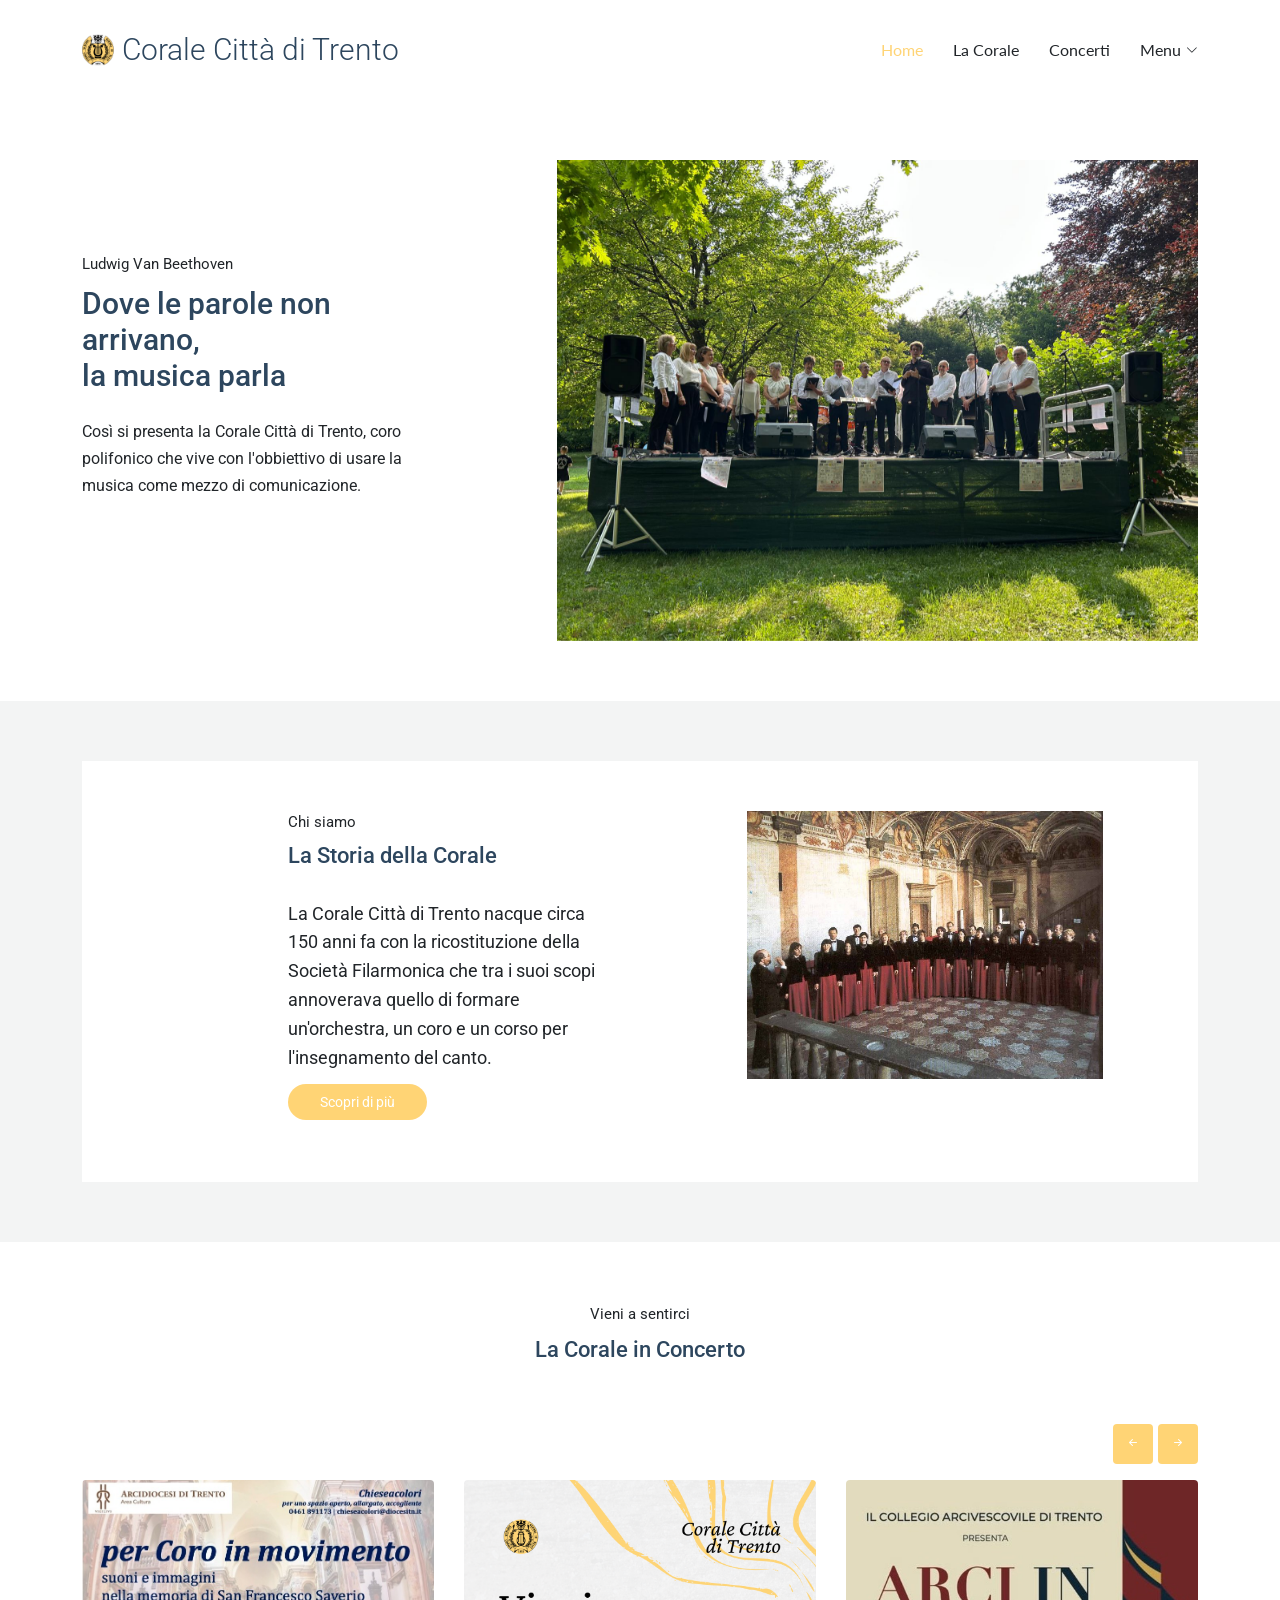
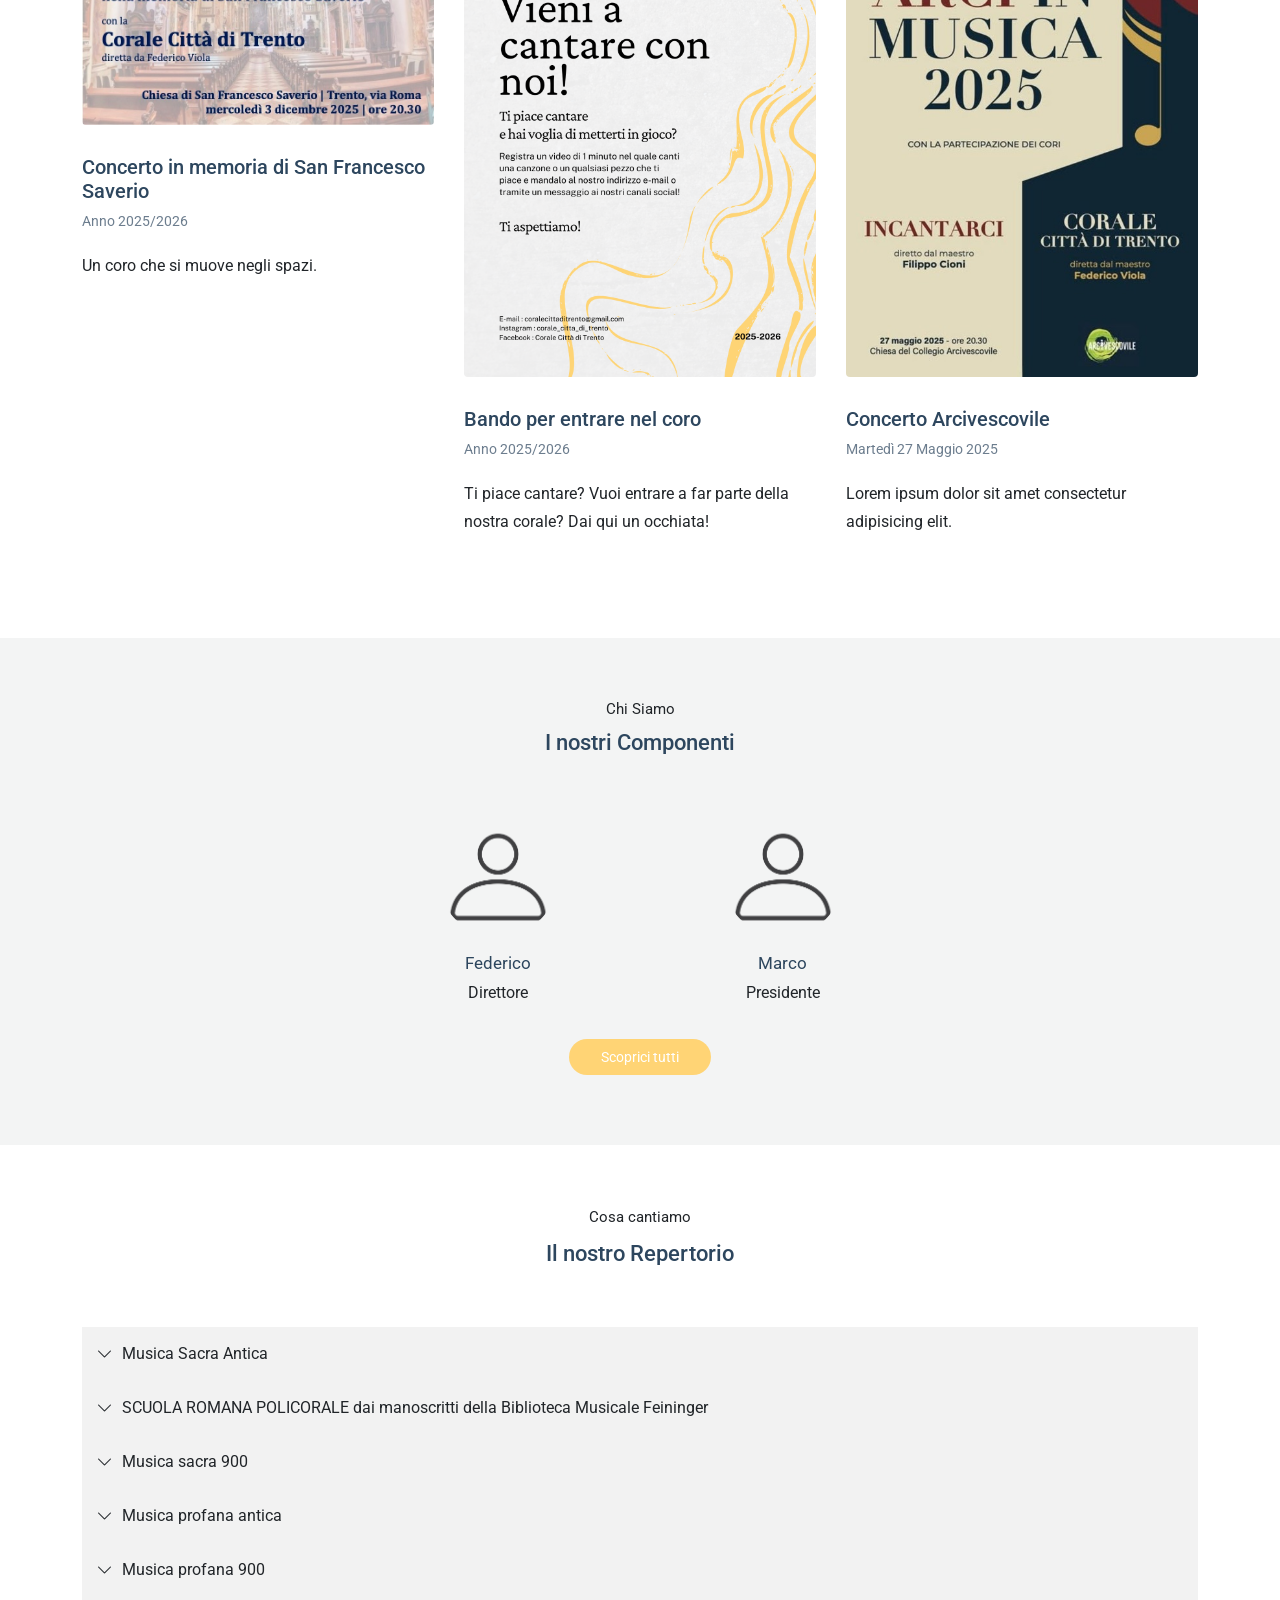
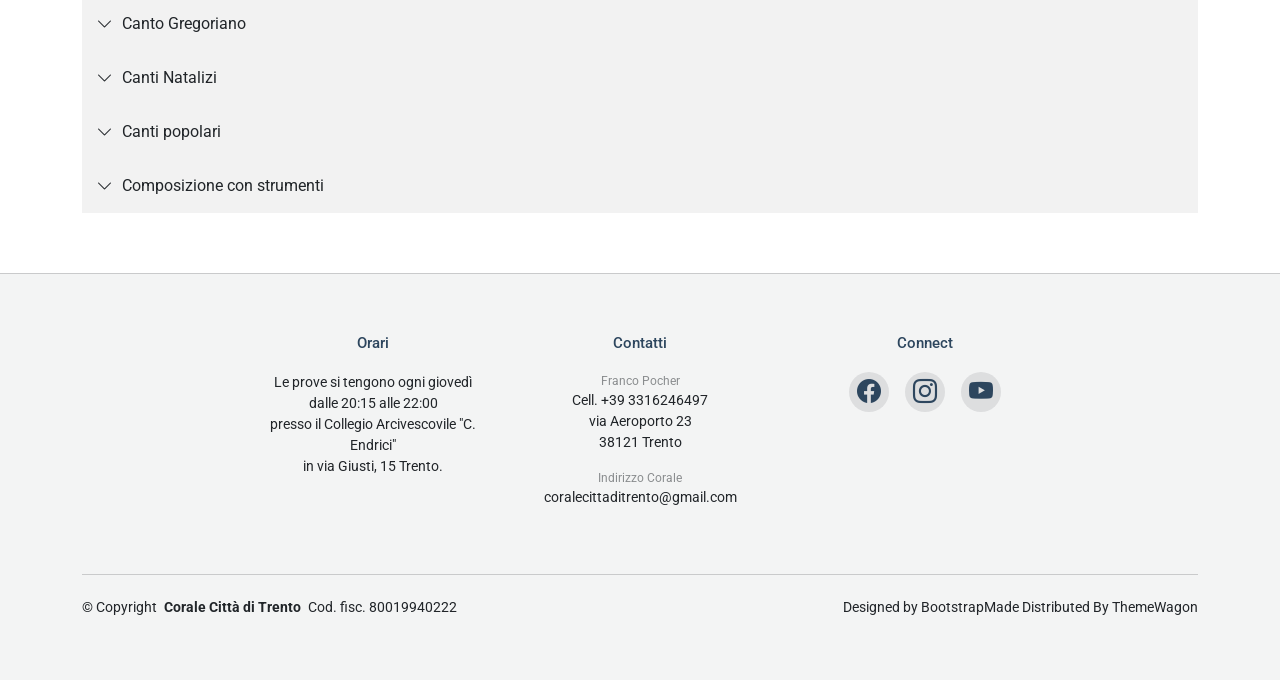
==== commit 93b00b22: "Fix: canonical page added" ====
--- a/index.html
+++ b/index.html
@@ -7,6 +7,8 @@
   <title>Corale Città di Trento</title>
   <meta name="description" content="">
   <meta name="keywords" content="">
+  <link rel="sitemap" type="application/xml" title="Sitemap" href="sitemap.xml">
+  <link rel="canonical" href="https://www.coralecittaditrento.eu/" />
 
   <!-- Favicons -->
   <link href="assets/img/logo/favicon.ico" rel="icon">
@@ -25,7 +27,7 @@
   <link href="assets/vendor/glightbox/css/glightbox.min.css" rel="stylesheet">
 
   <!-- Main CSS File -->
-  <link href="assets/css/main.css" rel="stylesheet">
+  <link href="css/main.css" rel="stylesheet">
 
   <!-- =======================================================
   * Template Name: Active
@@ -55,7 +57,7 @@
             <ul>
               <li><a href="#services">Componenti</a></li>
               <li><a href="#faq">Repertorio</a></li>
-              <li><a href="media.html">Media</a></li>
+              <li><a href="pages/media.html">Media</a></li>
               <li><a href="#footer">Info e Contatti</a></li>
             </ul>
           </li>
@@ -77,7 +79,7 @@
             <div class="swiper init-swiper">
               <script type="application/json" class="swiper-config">
                 {
-                  "loop": false,
+                  "loop": true,
                   "speed": 600,
                   "autoplay": {
                     "delay": 5000
@@ -112,7 +114,6 @@
                   <img src="assets/img/galleria/Corso_Corale.jpg" alt="Image" class="img-fluid">
                 </div>
               </div>
-              <div class="swiper-pagination"></div>
             </div>
           </div>
           <div class="col-lg-4 order-lg-1">
@@ -155,7 +156,7 @@
                   scopi annoverava quello di formare un'orchestra, un coro e un corso per l'insegnamento del canto.
                 </p>
                 <p>
-                  <a href="corale.html" class="btn-get-started">Scopri di più</a>
+                  <a href="pages/corale.html" class="btn-get-started">Scopri di più</a>
                 </p>
               </div>
             </div>
@@ -382,7 +383,7 @@
           </div>
           
           <p class="text-center justify-content-center about-2 ">
-            <a href="coristi.html" class="btn-get-started">Scoprici tutti</a>
+            <a href="pages/coristi.html" class="btn-get-started">Scoprici tutti</a>
           </p>
         </div>
         
@@ -762,7 +763,7 @@
   <script src="assets/vendor/isotope-layout/isotope.pkgd.min.js"></script>
 
   <!-- Main JS File -->
-  <script src="assets/js/main.js"></script>
+  <script src="scripts/main.js"></script>
 
 </body>
 
--- a/css/main.css
+++ b/css/main.css
@@ -0,0 +1,2382 @@
+/**
+* Template Name: Active
+* Template URL: https://bootstrapmade.com/active-bootstrap-website-template/
+* Updated: Aug 07 2024 with Bootstrap v5.3.3
+* Author: BootstrapMade.com
+* License: https://bootstrapmade.com/license/
+*/
+
+/*--------------------------------------------------------------
+# Font & Color Variables
+# Help: https://bootstrapmade.com/color-system/
+--------------------------------------------------------------*/
+/* Fonts */
+:root {
+  --default-font: "Roboto",  system-ui, -apple-system, "Segoe UI", Roboto, "Helvetica Neue", Arial, "Noto Sans", "Liberation Sans", sans-serif, "Apple Color Emoji", "Segoe UI Emoji", "Segoe UI Symbol", "Noto Color Emoji";
+  --heading-font: "Roboto",  sans-serif;
+  --nav-font: "Lato",  sans-serif;
+}
+
+/* Global Colors - The following color variables are used throughout the website. Updating them here will change the color scheme of the entire website */
+:root { 
+  --background-color: #ffffff; /* Background color for the entire website, including individual sections */
+  --default-color: #212529; /* Default color used for the majority of the text content across the entire website */
+  --heading-color: #2d465e; /* Color for headings, subheadings and title throughout the website */
+  --accent-color: #FFD475; /* Accent color that represents your brand on the website. It's used for buttons, links, and other elements that need to stand out */
+  --surface-color: #ffffff; /* The surface color is used as a background of boxed elements within sections, such as cards, icon boxes, or other elements that require a visual separation from the global background. */
+  --contrast-color: #ffffff; /* Contrast color for text, ensuring readability against backgrounds of accent, heading, or default colors. */
+}
+
+/* Nav Menu Colors - The following color variables are used specifically for the navigation menu. They are separate from the global colors to allow for more customization options */
+:root {
+  --nav-color: #212529;  /* The default color of the main navmenu links */
+  --nav-hover-color: #FFD475; /* Applied to main navmenu links when they are hovered over or active */
+  --nav-mobile-background-color: #ffffff; /* Used as the background color for mobile navigation menu */
+  --nav-dropdown-background-color: #ffffff; /* Used as the background color for dropdown items that appear when hovering over primary navigation items */
+  --nav-dropdown-color: #212529; /* Used for navigation links of the dropdown items in the navigation menu. */
+  --nav-dropdown-hover-color: #FFD475; /* Similar to --nav-hover-color, this color is applied to dropdown navigation links when they are hovered over. */
+}
+
+/* Color Presets - These classes override global colors when applied to any section or element, providing reuse of the sam color scheme. */
+
+.light-background {
+  --background-color: #f3f4f4;
+  --surface-color: #ffffff;
+}
+
+.dark-background {
+  --background-color: #060606;
+  --default-color: #ffffff;
+  --heading-color: #ffffff;
+  --surface-color: #252525;
+  --contrast-color: #ffffff;
+}
+
+/* Smooth scroll */
+:root {
+  scroll-behavior: smooth;
+}
+
+/*--------------------------------------------------------------
+# General Styling & Shared Classes
+--------------------------------------------------------------*/
+body {
+  color: var(--default-color);
+  background-color: var(--background-color);
+  font-family: var(--default-font);
+}
+
+a {
+  color: var(--accent-color);
+  text-decoration: none;
+  transition: 0.3s;
+}
+
+a:hover {
+  color: color-mix(in srgb, var(--accent-color), transparent 25%);
+  text-decoration: none;
+}
+
+h1,
+h2,
+h3,
+h4,
+h5,
+h6 {
+  color: var(--heading-color);
+  font-family: var(--heading-font);
+}
+
+/* PHP Email Form Messages
+------------------------------*/
+.php-email-form .error-message {
+  display: none;
+  background: #df1529;
+  color: #ffffff;
+  text-align: left;
+  padding: 15px;
+  margin-bottom: 24px;
+  font-weight: 600;
+}
+
+.php-email-form .sent-message {
+  display: none;
+  color: #ffffff;
+  background: #059652;
+  text-align: center;
+  padding: 15px;
+  margin-bottom: 24px;
+  font-weight: 600;
+}
+
+.php-email-form .loading {
+  display: none;
+  background: var(--surface-color);
+  text-align: center;
+  padding: 15px;
+  margin-bottom: 24px;
+}
+
+.php-email-form .loading:before {
+  content: "";
+  display: inline-block;
+  border-radius: 50%;
+  width: 24px;
+  height: 24px;
+  margin: 0 10px -6px 0;
+  border: 3px solid var(--accent-color);
+  border-top-color: var(--surface-color);
+  animation: php-email-form-loading 1s linear infinite;
+}
+
+@keyframes php-email-form-loading {
+  0% {
+    transform: rotate(0deg);
+  }
+
+  100% {
+    transform: rotate(360deg);
+  }
+}
+
+/*--------------------------------------------------------------
+# Global Header
+--------------------------------------------------------------*/
+.header {
+  color: var(--default-color);
+  background-color: var(--background-color);
+  padding: 20px 0;
+  transition: all 0.5s;
+  z-index: 997;
+}
+
+.header .logo {
+  line-height: 1;
+}
+
+.header .logo img {
+  max-height: 32px;  /* Adjust the logo height */
+  margin-right: 8px;
+}
+
+.header .logo h1 {
+  font-size: 30px;
+  margin: 0;
+  font-weight: 300;
+  color: var(--heading-color);
+}
+
+.scrolled .header {
+  box-shadow: 0px 0 18px rgba(0, 0, 0, 0.1);
+}
+
+/*--------------------------------------------------------------
+# Navigation Menu
+--------------------------------------------------------------*/
+/* Navmenu - Desktop */
+@media (min-width: 1200px) {
+  .navmenu {
+    padding: 0;
+  }
+
+  .navmenu ul {
+    margin: 0;
+    padding: 0;
+    display: flex;
+    list-style: none;
+    align-items: center;
+  }
+
+  .navmenu li {
+    position: relative;
+  }
+
+  .navmenu a,
+  .navmenu a:focus {
+    color: var(--nav-color);
+    padding: 18px 15px;
+    font-size: 16px;
+    font-family: var(--nav-font);
+    font-weight: 400;
+    display: flex;
+    align-items: center;
+    justify-content: space-between;
+    white-space: nowrap;
+    transition: 0.3s;
+  }
+
+  .navmenu a i,
+  .navmenu a:focus i {
+    font-size: 12px;
+    line-height: 0;
+    margin-left: 5px;
+    transition: 0.3s;
+  }
+
+  .navmenu li:last-child a {
+    padding-right: 0;
+  }
+
+  .navmenu li:hover>a,
+  .navmenu .active,
+  .navmenu .active:focus {
+    color: var(--nav-hover-color);
+  }
+
+  .navmenu .dropdown ul {
+    margin: 0;
+    padding: 10px 0;
+    background: var(--nav-dropdown-background-color);
+    display: block;
+    position: absolute;
+    visibility: hidden;
+    left: 14px;
+    top: 130%;
+    opacity: 0;
+    transition: 0.3s;
+    border-radius: 4px;
+    z-index: 99;
+    box-shadow: 0px 0px 30px rgba(0, 0, 0, 0.1);
+  }
+
+  .navmenu .dropdown ul li {
+    min-width: 200px;
+  }
+
+  .navmenu .dropdown ul a {
+    padding: 10px 20px;
+    font-size: 15px;
+    text-transform: none;
+    color: var(--nav-dropdown-color);
+  }
+
+  .navmenu .dropdown ul a i {
+    font-size: 12px;
+  }
+
+  .navmenu .dropdown ul a:hover,
+  .navmenu .dropdown ul .active:hover,
+  .navmenu .dropdown ul li:hover>a {
+    color: var(--nav-dropdown-hover-color);
+  }
+
+  .navmenu .dropdown:hover>ul {
+    opacity: 1;
+    top: 100%;
+    visibility: visible;
+  }
+
+  .navmenu .dropdown .dropdown ul {
+    top: 0;
+    left: -90%;
+    visibility: hidden;
+  }
+
+  .navmenu .dropdown .dropdown:hover>ul {
+    opacity: 1;
+    top: 0;
+    left: -100%;
+    visibility: visible;
+  }
+}
+
+/* Navmenu - Mobile */
+@media (max-width: 1199px) {
+  .mobile-nav-toggle {
+    color: var(--nav-color);
+    font-size: 28px;
+    line-height: 0;
+    margin-right: 10px;
+    cursor: pointer;
+    transition: color 0.3s;
+  }
+
+  .navmenu {
+    padding: 0;
+    z-index: 9997;
+  }
+
+  .navmenu ul {
+    display: none;
+    list-style: none;
+    position: absolute;
+    inset: 60px 20px 20px 20px;
+    padding: 10px 0;
+    margin: 0;
+    border-radius: 6px;
+    background-color: var(--nav-mobile-background-color);
+    overflow-y: auto;
+    transition: 0.3s;
+    z-index: 9998;
+    box-shadow: 0px 0px 30px rgba(0, 0, 0, 0.1);
+  }
+
+  .navmenu a,
+  .navmenu a:focus {
+    color: var(--nav-color);
+    padding: 10px 20px;
+    font-family: var(--nav-font);
+    font-size: 17px;
+    font-weight: 500;
+    display: flex;
+    align-items: center;
+    justify-content: space-between;
+    white-space: nowrap;
+    transition: 0.3s;
+  }
+
+  .navmenu a i,
+  .navmenu a:focus i {
+    font-size: 12px;
+    line-height: 0;
+    margin-left: 5px;
+    width: 30px;
+    height: 30px;
+    display: flex;
+    align-items: center;
+    justify-content: center;
+    border-radius: 50%;
+    transition: 0.3s;
+    background-color: color-mix(in srgb, var(--accent-color), transparent 90%);
+  }
+
+  .navmenu a i:hover,
+  .navmenu a:focus i:hover {
+    background-color: var(--accent-color);
+    color: var(--contrast-color);
+  }
+
+  .navmenu a:hover,
+  .navmenu .active,
+  .navmenu .active:focus {
+    color: var(--nav-hover-color);
+  }
+
+  .navmenu .active i,
+  .navmenu .active:focus i {
+    background-color: var(--accent-color);
+    color: var(--contrast-color);
+    transform: rotate(180deg);
+  }
+
+  .navmenu .dropdown ul {
+    position: static;
+    display: none;
+    z-index: 99;
+    padding: 10px 0;
+    margin: 10px 20px;
+    background-color: var(--nav-dropdown-background-color);
+    border: 1px solid color-mix(in srgb, var(--default-color), transparent 90%);
+    box-shadow: none;
+    transition: all 0.5s ease-in-out;
+  }
+
+  .navmenu .dropdown ul ul {
+    background-color: rgba(33, 37, 41, 0.1);
+  }
+
+  .navmenu .dropdown ul a {
+    color: var(--nav-dropdown-color);
+  }
+
+  .navmenu .dropdown ul a:hover,
+  .navmenu .dropdown ul .active:hover,
+  .navmenu .dropdown ul li:hover>a {
+    color: var(--nav-dropdown-hover-color);
+  }
+
+  .navmenu .dropdown>.dropdown-active {
+    display: block;
+    background-color: rgba(33, 37, 41, 0.03);
+  }
+
+  .mobile-nav-active {
+    overflow: hidden;
+  }
+
+  .mobile-nav-active .mobile-nav-toggle {
+    color: #fff;
+    position: absolute;
+    font-size: 32px;
+    top: 15px;
+    right: 15px;
+    margin-right: 0;
+    z-index: 9999;
+  }
+
+  .mobile-nav-active .navmenu {
+    position: fixed;
+    overflow: hidden;
+    inset: 0;
+    background: rgba(33, 37, 41, 0.8);
+    transition: 0.3s;
+  }
+
+  .mobile-nav-active .navmenu>ul {
+    display: block;
+  }
+}
+
+/*--------------------------------------------------------------
+# Global Footer
+--------------------------------------------------------------*/
+.footer {
+  background-color: var(--background-color);
+  color: var(--default-color);
+  padding: 60px 0;
+  font-size: 14px;
+  border-top: 1px solid color-mix(in srgb, var(--default-color), transparent 80%);
+}
+
+.footer a {
+  color: var(--default-color) !important;
+}
+
+.footer a:hover {
+  color: var(--accent-color);
+}
+
+.footer .copyright {
+  margin-top: 50px;
+  position: relative;
+  padding-top: 20px;
+  border-top: 1px solid color-mix(in srgb, var(--default-color), transparent 80%);
+}
+
+.footer .copyright p,
+.footer .copyright .credits {
+  margin: 2px 0;
+}
+
+.footer .btn-learn-more {
+  background-color: var(--accent-color);
+  border-radius: 30px;
+  padding: 8px 30px;
+  border: 2px solid transparent;
+  transition: 0.3s all ease-in-out;
+  font-size: 14px;
+  color: var(--contrast-color) !important;
+}
+
+.footer .btn-learn-more:hover {
+  border-color: var(--accent-color);
+  background-color: transparent;
+  color: var(--accent-color) !important;
+}
+
+.footer .widget .widget-heading {
+  font-size: 15px;
+  color: var(--heading-color);
+  margin-bottom: 20px;
+}
+
+.footer .widget ul li {
+  margin-bottom: 10px;
+  line-height: 1.5;
+}
+
+.footer .widget ul li a {
+  color: color-mix(in srgb, var(--heading-color), transparent 50%);
+}
+
+.footer .widget ul li a:hover {
+  text-decoration: none;
+  color: var(--heading-color);
+}
+
+.footer .widget .footer-blog-entry .date {
+  color: color-mix(in srgb, var(--default-color), transparent 50%);
+  font-size: 12px;
+}
+
+.footer .social-icons li {
+  display: inline-block;
+}
+
+.footer .social-icons li a {
+  display: inline-block;
+  width: 40px;
+  height: 40px;
+  position: relative;
+  border-radius: 50%;
+  background: color-mix(in srgb, var(--default-color), transparent 90%);
+}
+
+.footer .social-icons li a span {
+  color: color-mix(in srgb, var(--heading-color), transparent 0%);
+  position: absolute;
+  top: 50%;
+  left: 50%;
+  transform: translate(-50%, -50%);
+  transition: 0.3s all ease-in-out;
+}
+
+.footer .social-icons li a:hover {
+  background: var(--accent-color);
+}
+
+.footer .social-icons li a:hover span {
+  color: var(--contrast-color);
+}
+
+.footer .social-icons li:first-child a {
+  padding-left: 0;
+}
+
+.footer .footer-subscribe form {
+  position: relative;
+}
+
+.footer .footer-subscribe .form-control {
+  font-size: 14px;
+  height: 42px;
+  border: 2px solid color-mix(in srgb, var(--default-color), transparent 40%);
+  background: none;
+  color: var(--heading-color);
+  padding-right: 40px;
+}
+
+.footer .footer-subscribe .form-control:focus {
+  border-color: color-mix(in srgb, var(--default-color), transparent 10%);
+  box-shadow: none;
+}
+
+.footer .footer-subscribe .form-control::placeholder {
+  color: color-mix(in srgb, var(--heading-color), transparent 60%);
+}
+
+.footer .footer-subscribe .btn-link {
+  padding: 0;
+  margin: 0;
+  font-size: 1.5rem;
+  background-color: none;
+  border-color: none;
+  position: absolute;
+  line-height: 0;
+  color: color-mix(in srgb, var(--heading-color), transparent 20%);
+  top: 20px;
+  right: 10px;
+  transform: translateY(-50%) rotate(0deg);
+}
+
+.footer .footer-subscribe .btn-link:hover,
+.footer .footer-subscribe .btn-link:focus,
+.footer .footer-subscribe .btn-link:active {
+  text-decoration: none;
+}
+
+/*--------------------------------------------------------------
+# Preloader
+--------------------------------------------------------------*/
+#preloader {
+  position: fixed;
+  inset: 0;
+  z-index: 999999;
+  overflow: hidden;
+  background: var(--background-color);
+  transition: all 0.6s ease-out;
+}
+
+#preloader:before {
+  content: "";
+  position: fixed;
+  top: calc(50% - 30px);
+  left: calc(50% - 30px);
+  border: 6px solid #ffffff;
+  border-color: var(--accent-color) transparent var(--accent-color) transparent;
+  border-radius: 50%;
+  width: 60px;
+  height: 60px;
+  animation: animate-preloader 1.5s linear infinite;
+}
+
+@keyframes animate-preloader {
+  0% {
+    transform: rotate(0deg);
+  }
+
+  100% {
+    transform: rotate(360deg);
+  }
+}
+
+/*--------------------------------------------------------------
+# Scroll Top Button
+--------------------------------------------------------------*/
+.scroll-top {
+  position: fixed;
+  visibility: hidden;
+  opacity: 0;
+  right: 15px;
+  bottom: 15px;
+  z-index: 99999;
+  background-color: var(--accent-color);
+  width: 40px;
+  height: 40px;
+  border-radius: 4px;
+  transition: all 0.4s;
+}
+
+.scroll-top i {
+  font-size: 24px;
+  color: var(--contrast-color);
+  line-height: 0;
+}
+
+.scroll-top:hover {
+  background-color: color-mix(in srgb, var(--accent-color), transparent 20%);
+  color: var(--contrast-color);
+}
+
+.scroll-top.active {
+  visibility: visible;
+  opacity: 1;
+}
+
+/*--------------------------------------------------------------
+# Disable aos animation delay on mobile devices
+--------------------------------------------------------------*/
+@media screen and (max-width: 768px) {
+  [data-aos-delay] {
+    transition-delay: 0 !important;
+  }
+}
+
+/*--------------------------------------------------------------
+# Global Page Titles & Breadcrumbs
+--------------------------------------------------------------*/
+.page-title {
+  color: var(--default-color);
+  background-color: var(--background-color);
+  padding: 20px 0;
+  position: relative;
+}
+
+.page-title h1 {
+  font-size: 24px;
+  font-weight: 300;
+  margin: 0 0 5px 0;
+}
+
+.page-title .breadcrumbs ol {
+  display: flex;
+  flex-wrap: wrap;
+  list-style: none;
+  padding: 0;
+  margin: 0;
+  font-size: 14px;
+  font-weight: 400;
+}
+
+.page-title .breadcrumbs ol li+li {
+  padding-left: 10px;
+}
+
+.page-title .breadcrumbs ol li+li::before {
+  content: "/";
+  display: inline-block;
+  padding-right: 10px;
+  color: color-mix(in srgb, var(--default-color), transparent 70%);
+}
+
+/*--------------------------------------------------------------
+# Global Sections
+--------------------------------------------------------------*/
+section,
+.section {
+  color: var(--default-color);
+  background-color: var(--background-color);
+  padding: 60px 0;
+  scroll-margin-top: 100px;
+  overflow: clip;
+}
+
+@media (max-width: 1199px) {
+
+  section,
+  .section {
+    scroll-margin-top: 66px;
+  }
+}
+
+/*--------------------------------------------------------------
+# Global Section Titles
+--------------------------------------------------------------*/
+.section-title {
+  text-align: center;
+  padding-bottom: 60px;
+  position: relative;
+}
+
+.section-title h2 {
+  font-size: 22px;
+  font-weight: 500;
+  margin-bottom: 0;
+}
+
+.section-title p {
+  font-size: 15px;
+  margin-bottom: 10px;
+}
+
+/*--------------------------------------------------------------
+# About Section
+--------------------------------------------------------------*/
+.about .btn-get-started {
+  background-color: var(--accent-color);
+  color: var(--contrast-color);
+  border-radius: 30px;
+  padding: 8px 30px;
+  border: 2px solid transparent;
+  transition: 0.3s all ease-in-out;
+  font-size: 14px;
+}
+
+.about .btn-get-started:hover {
+  border-color: var(--accent-color);
+  background-color: transparent;
+  color: var(--accent-color);
+}
+
+.about h1 {
+  color: var(--heading-color);
+  font-size: 30px;
+}
+
+.about p {
+  line-height: 1.7;
+  color: var(--default-color);
+}
+
+.about .swiper-pagination {
+  position: absolute;
+  bottom: 30px;
+}
+
+.about .swiper-pagination .swiper-pagination-bullet {
+  margin: 0 5px;
+  background: #ffffff;
+  opacity: 0.3;
+}
+
+.about .swiper-pagination .swiper-pagination-bullet.swiper-pagination-bullet-active {
+  background: var(--accent-color);
+  opacity: 1;
+}
+
+.about .section-subtitle {
+  font-size: 15px;
+  margin-bottom: 10px;
+  display: block;
+  color: var(--default-color);
+}
+
+/*--------------------------------------------------------------
+# About 2 Section
+--------------------------------------------------------------*/
+.about-2 .content {
+  background-color: var(--surface-color);
+  padding-top: 50px;
+  padding-bottom: 50px;
+}
+
+.about-2 .content-subtitle {
+  font-size: 15px;
+  margin-bottom: 10px;
+  display: block;
+  color: var(--default-color);
+}
+
+.about-2 .content-title {
+  color: var(--heading-color);
+  font-size: 22px;
+  margin-bottom: 30px;
+}
+
+.about-2 p {
+  line-height: 1.7;
+  color: var(--default-color);
+}
+
+.about-2 .btn-get-started {
+  background-color: var(--accent-color);
+  color: var(--contrast-color);
+  border-radius: 30px;
+  padding: 8px 30px;
+  border: 2px solid transparent;
+  transition: 0.3s all ease-in-out;
+  font-size: 14px;
+}
+
+.about-2 .btn-get-started:hover {
+  border-color: var(--accent-color);
+  background-color: transparent;
+  color: var(--accent-color);
+}
+
+.about-2 .lead {
+  line-height: 1.6;
+  font-size: 18px;
+  font-weight: normal;
+  color: var(--default-color);
+}
+
+/*--------------------------------------------------------------
+# Services Section
+--------------------------------------------------------------*/
+.services {
+  padding-top: 60px;
+  padding-bottom: 60px;
+}
+
+.services .services-item .services-icon {
+  color: var(--accent-color);
+  margin-bottom: 20px;
+}
+
+.services .services-item .services-icon i {
+  font-size: 48px;
+}
+
+.services .services-item h3 {
+  font-size: 17px;
+  font-weight: 400;
+  color: var(--heading-color);
+}
+
+/*--------------------------------------------------------------
+# Stats Section
+--------------------------------------------------------------*/
+.stats {
+  padding-top: 60px;
+}
+
+.stats .content-subtitle {
+  font-size: 15px;
+  margin-bottom: 10px;
+  display: block;
+  color: var(--default-color);
+}
+
+.stats .lead {
+  line-height: 1.6;
+  font-size: 18px;
+  font-weight: normal;
+  color: var(--default-color);
+}
+
+.stats .content-title {
+  color: var(--heading-color);
+  font-size: 22px;
+  margin-bottom: 30px;
+}
+
+.stats p {
+  line-height: 1.7;
+  color: var(--default-color);
+}
+
+.stats .btn-get-started {
+  background-color: var(--accent-color);
+  color: var(--contrast-color);
+  border-radius: 30px;
+  padding: 8px 30px;
+  border: 2px solid transparent;
+  transition: 0.3s all ease-in-out;
+  font-size: 14px;
+}
+
+.stats .btn-get-started:hover {
+  border-color: var(--accent-color);
+  background-color: transparent;
+  color: var(--accent-color);
+}
+
+.stats .count-numbers .number {
+  font-size: 1.8rem;
+  color: var(--heading-color);
+  position: relative;
+  display: block;
+  padding-bottom: 7px;
+  margin-bottom: 10px;
+}
+
+.stats .count-numbers .number:after {
+  content: "";
+  left: 0;
+  bottom: 0;
+  position: absolute;
+  width: 20px;
+  height: 2px;
+  background: var(--accent-color);
+}
+
+/*--------------------------------------------------------------
+# Blog Posts Section
+--------------------------------------------------------------*/
+.blog-posts .title-wrap {
+  padding-bottom: 30px;
+}
+
+.blog-posts .content-subtitle {
+  font-size: 15px;
+  margin-bottom: 10px;
+  display: block;
+  color: var(--default-color);
+}
+
+.blog-posts .content-title {
+  color: var(--heading-color);
+  font-size: 22px;
+  margin-bottom: 30px;
+}
+
+.blog-posts .post-entry .thumb {
+  margin-bottom: 20px;
+}
+
+.blog-posts .post-entry .thumb img {
+  transition: 0.3s all ease;
+}
+
+.blog-posts .post-entry .thumb:hover img {
+  opacity: 0.8;
+}
+
+.blog-posts .post-entry .meta {
+  font-size: 12px;
+  margin-bottom: 20px;
+}
+
+.blog-posts .post-entry .meta .cat {
+  text-transform: uppercase;
+  font-weight: normal;
+  color: var(--heading-color);
+}
+
+.blog-posts .post-entry .meta .date {
+  color: color-mix(in srgb, var(--default-color), transparent 25%);
+}
+
+.blog-posts .post-entry .post-content {
+  padding-left: 30px;
+  padding-right: 30px;
+}
+
+.blog-posts .post-entry .post-content h3 {
+  font-size: 18px;
+  line-height: 1.2;
+}
+
+.blog-posts .post-entry .post-content h3 a {
+  color: var(--heading-color);
+}
+
+.blog-posts .post-entry .post-content h3 a:hover {
+  color: var(--accent-color);
+}
+
+.blog-posts .author .pic {
+  flex: 0 0 50px;
+  margin-right: 20px;
+}
+
+.blog-posts .author .author-name {
+  line-height: 1.3;
+}
+
+.blog-posts .author .author-name strong {
+  color: var(--heading-color);
+  font-weight: normal;
+}
+
+.blog-posts .author .author-name span {
+  font-size: 14px;
+  color: color-mix(in srgb, var(--default-color), transparent 25%);
+}
+
+/*--------------------------------------------------------------
+# Tabs Section
+--------------------------------------------------------------*/
+.tabs .service-item .service-icon {
+  display: flex;
+  align-items: center;
+  justify-content: center;
+  width: 40px;
+  height: 40px;
+  flex: 0 0 40px;
+  border-radius: 4px;
+  position: relative;
+  color: var(--accent-color);
+  background-color: color-mix(in srgb, var(--default-color), transparent 95%);
+  margin-right: 20px;
+  font-size: 16px;
+}
+
+.tabs .service-item .service-contents h3 {
+  font-size: 16px;
+  color: var(--heading-color);
+}
+
+.tabs .service-item.link {
+  padding: 20px;
+  margin-bottom: 10px;
+  border-radius: 7px;
+}
+
+.tabs .service-item.link .service-contents {
+  color: var(--default-color);
+}
+
+.tabs .service-item.link .service-contents *:last-child {
+  margin-bottom: 0;
+}
+
+.tabs .service-item.link:hover {
+  background: color-mix(in srgb, var(--default-color), transparent 96%);
+}
+
+.tabs .service-item.link:hover .service-icon {
+  background-color: color-mix(in srgb, var(--default-color), transparent 90%);
+  color: var(--default-color);
+}
+
+.tabs .service-item.link.active {
+  background: var(--surface-color);
+}
+
+.tabs .service-item.link.active .service-icon {
+  background-color: var(--accent-color);
+  color: var(--contrast-color);
+}
+
+/*--------------------------------------------------------------
+# Services 2 Section
+--------------------------------------------------------------*/
+.services-2 .content-subtitle {
+  font-size: 15px;
+  margin-bottom: 10px;
+  display: block;
+  color: var(--default-color);
+}
+
+.services-2 .content-title {
+  color: var(--heading-color);
+  font-size: 22px;
+  margin-bottom: 30px;
+}
+
+.services-2 p {
+  line-height: 1.7;
+  color: var(--default-color);
+}
+
+.services-2 .lead {
+  line-height: 1.6;
+  font-size: 18px;
+  font-weight: normal;
+  color: var(--default-color);
+}
+
+.services-2 .btn-get-started {
+  background-color: var(--accent-color);
+  color: var(--contrast-color);
+  border-radius: 30px;
+  padding: 8px 30px;
+  border: 2px solid transparent;
+  transition: 0.3s all ease-in-out;
+  font-size: 14px;
+}
+
+.services-2 .btn-get-started:hover {
+  border-color: var(--accent-color);
+  background-color: transparent;
+  color: var(--accent-color);
+}
+
+.services-2 .services-item .services-icon {
+  color: var(--accent-color);
+  margin-bottom: 20px;
+}
+
+.services-2 .services-item .services-icon i {
+  font-size: 48px;
+}
+
+.services-2 .services-item h3 {
+  font-size: 17px;
+  font-weight: 400;
+  color: var(--heading-color);
+}
+
+/*--------------------------------------------------------------
+# Pricing Section
+--------------------------------------------------------------*/
+.pricing .pricing-item {
+  background-color: var(--surface-color);
+  box-shadow: 0px 5px 90px rgba(0, 0, 0, 0.1);
+  padding: 40px 20px;
+  text-align: center;
+  border-radius: 8px;
+  position: relative;
+  overflow: hidden;
+}
+
+.pricing .pricing-item h3 {
+  padding: 15px;
+  margin-top: 15px;
+  font-size: 18px;
+  font-weight: 600;
+}
+
+.pricing .pricing-item h4 {
+  color: var(--accent-color);
+  font-size: 42px;
+  font-family: var(--default-font);
+  font-weight: 500;
+}
+
+.pricing .pricing-item h4 sup {
+  font-size: 20px;
+  top: -15px;
+  left: -3px;
+}
+
+.pricing .pricing-item h4 span {
+  color: color-mix(in srgb, var(--default-color), transparent 40%);
+  font-size: 16px;
+  font-weight: 300;
+}
+
+.pricing .pricing-item ul {
+  padding: 20px 0;
+  list-style: none;
+  text-align: center;
+  line-height: 20px;
+  font-size: 14px;
+}
+
+.pricing .pricing-item ul li {
+  padding-bottom: 16px;
+}
+
+.pricing .pricing-item ul .na {
+  color: color-mix(in srgb, var(--default-color), transparent 60%);
+  text-decoration: line-through;
+}
+
+.pricing .pricing-item .btn-wrap {
+  padding: 15px;
+  text-align: center;
+}
+
+.pricing .pricing-item .btn-buy {
+  color: var(--accent-color);
+  background-color: transparent;
+  border: 2px solid var(--accent-color);
+  display: inline-block;
+  padding: 10px 40px 12px 40px;
+  border-radius: 50px;
+  font-size: 14px;
+  font-family: var(--heading-font);
+  font-weight: 600;
+  transition: 0.3s;
+}
+
+.pricing .pricing-item .btn-buy:hover {
+  background: var(--accent-color);
+  color: var(--contrast-color);
+}
+
+.pricing .recommended .btn-buy {
+  background: var(--accent-color);
+  color: var(--contrast-color);
+}
+
+.pricing .recommended .btn-buy:hover {
+  background: color-mix(in srgb, var(--accent-color), transparent 20%);
+  border-color: color-mix(in srgb, var(--accent-color), transparent 20%);
+}
+
+.pricing .recommended-badge {
+  position: absolute;
+  top: 20px;
+  left: 50%;
+  transform: translateX(-50%);
+  z-index: 1;
+  font-size: 13px;
+  padding: 3px 25px 6px 25px;
+  background: color-mix(in srgb, var(--accent-color), transparent 92%);
+  color: var(--accent-color);
+  border-radius: 50px;
+}
+
+/*--------------------------------------------------------------
+# Faq Section
+--------------------------------------------------------------*/
+.faq .content-subtitle {
+  font-size: 15px;
+  margin-bottom: 10px;
+  display: block;
+  color: var(--default-color);
+}
+
+.faq .content-title {
+  color: var(--heading-color);
+  font-size: 22px;
+  margin-bottom: 30px;
+}
+
+.faq p {
+  line-height: 1.7;
+  color: var(--default-color);
+}
+
+.faq .custom-accordion .accordion-item {
+  background-color: var(--surface-color);
+  margin-bottom: 0px;
+  position: relative;
+  border-radius: 0px;
+  overflow: hidden;
+}
+
+.faq .custom-accordion .accordion-item .btn-link {
+  display: block;
+  width: 100%;
+  padding: 15px 0;
+  text-decoration: none;
+  text-align: left;
+  color: var(--default-color);
+  border: none;
+  padding-left: 40px;
+  border-radius: 0;
+  position: relative;
+  background-color: color-mix(in srgb, var(--default-color), transparent 94%);
+}
+
+.faq .custom-accordion .accordion-item .btn-link:before {
+  content: "\f282";
+  display: inline-block;
+  font-family: "bootstrap-icons" !important;
+  font-style: normal;
+  font-weight: normal !important;
+  font-variant: normal;
+  text-transform: none;
+  line-height: 1;
+  vertical-align: -0.125em;
+  -webkit-font-smoothing: antialiased;
+  position: absolute;
+  top: 50%;
+  transform: translateY(-50%);
+  left: 15px;
+}
+
+.faq .custom-accordion .accordion-item .btn-link[aria-expanded=true] {
+  color: var(--accent-color);
+}
+
+.faq .custom-accordion .accordion-item .btn-link[aria-expanded=true]:before {
+  font-family: "bootstrap-icons" !important;
+  content: "\f286";
+  position: absolute;
+  color: var(--accent-color);
+  top: 50%;
+  transform: translateY(-50%);
+}
+
+.faq .custom-accordion .accordion-item .accordion-body {
+  padding: 20px 20px 20px 20px;
+  color: var(--default-color);
+}
+
+/*--------------------------------------------------------------
+# Testimonials Section
+--------------------------------------------------------------*/
+.testimonials p {
+  line-height: 1.7;
+  color: var(--default-color);
+}
+
+.testimonials .testimonial {
+  max-width: 500px;
+  text-align: center;
+  margin-bottom: 30px;
+}
+
+.testimonials .testimonial .name {
+  font-size: 18px;
+  color: var(--heading-color);
+}
+
+.testimonials .testimonial .img-wrap img {
+  margin: 0 auto;
+  width: 70px;
+  border-radius: 50%;
+}
+
+.testimonials .swiper-pagination {
+  position: absolute;
+  bottom: 0px;
+}
+
+.testimonials .swiper-pagination .swiper-pagination-bullet {
+  margin: 0 5px;
+  background-color: color-mix(in srgb, var(--default-color) 65%, transparent);
+  opacity: 0.3;
+}
+
+.testimonials .swiper-pagination .swiper-pagination-bullet.swiper-pagination-bullet-active {
+  background: var(--accent-color);
+  opacity: 1;
+}
+
+/*--------------------------------------------------------------
+# Portfolio Section
+--------------------------------------------------------------*/
+.portfolio .portfolio-filters {
+  padding: 0;
+  margin: 0 auto 20px auto;
+  list-style: none;
+  text-align: center;
+}
+
+.portfolio .portfolio-filters li {
+  cursor: pointer;
+  display: inline-block;
+  padding: 8px 20px 10px 20px;
+  margin: 0;
+  font-size: 15px;
+  font-weight: 500;
+  line-height: 1;
+  margin-bottom: 5px;
+  border-radius: 50px;
+  transition: all 0.3s ease-in-out;
+  font-family: var(--heading-font);
+}
+
+.portfolio .portfolio-filters li:hover,
+.portfolio .portfolio-filters li.filter-active {
+  color: var(--contrast-color);
+  background-color: var(--accent-color);
+}
+
+.portfolio .portfolio-filters li:first-child {
+  margin-left: 0;
+}
+
+.portfolio .portfolio-filters li:last-child {
+  margin-right: 0;
+}
+
+@media (max-width: 575px) {
+  .portfolio .portfolio-filters li {
+    font-size: 14px;
+    margin: 0 0 10px 0;
+  }
+}
+
+.portfolio .portfolio-item {
+  position: relative;
+  overflow: hidden;
+}
+
+.portfolio .portfolio-item .portfolio-info {
+  opacity: 0;
+  position: absolute;
+  left: 12px;
+  right: 12px;
+  bottom: -100%;
+  z-index: 3;
+  transition: all ease-in-out 0.5s;
+  background: color-mix(in srgb, var(--background-color), transparent 10%);
+  padding: 15px;
+}
+
+.portfolio .portfolio-item .portfolio-info h4 {
+  font-size: 18px;
+  font-weight: 600;
+  padding-right: 50px;
+}
+
+.portfolio .portfolio-item .portfolio-info p {
+  color: color-mix(in srgb, var(--default-color), transparent 30%);
+  font-size: 14px;
+  margin-bottom: 0;
+  padding-right: 50px;
+}
+
+.portfolio .portfolio-item .portfolio-info .preview-link,
+.portfolio .portfolio-item .portfolio-info .details-link {
+  position: absolute;
+  right: 50px;
+  font-size: 24px;
+  top: calc(50% - 14px);
+  color: color-mix(in srgb, var(--default-color), transparent 30%);
+  transition: 0.3s;
+  line-height: 0;
+}
+
+.portfolio .portfolio-item .portfolio-info .preview-link:hover,
+.portfolio .portfolio-item .portfolio-info .details-link:hover {
+  color: var(--accent-color);
+}
+
+.portfolio .portfolio-item .portfolio-info .details-link {
+  right: 14px;
+  font-size: 28px;
+}
+
+.portfolio .portfolio-item:hover .portfolio-info {
+  opacity: 1;
+  bottom: 0;
+}
+
+/*--------------------------------------------------------------
+# Portfolio Details Section
+--------------------------------------------------------------*/
+.portfolio-details .portfolio-details-slider img {
+  width: 100%;
+}
+
+.portfolio-details .swiper-wrapper {
+  height: auto;
+}
+
+.portfolio-details .swiper-button-prev,
+.portfolio-details .swiper-button-next {
+  width: 48px;
+  height: 48px;
+}
+
+.portfolio-details .swiper-button-prev:after,
+.portfolio-details .swiper-button-next:after {
+  color: rgba(255, 255, 255, 0.8);
+  background-color: rgba(0, 0, 0, 0.15);
+  font-size: 24px;
+  border-radius: 50%;
+  width: 48px;
+  height: 48px;
+  display: flex;
+  align-items: center;
+  justify-content: center;
+  transition: 0.3s;
+}
+
+.portfolio-details .swiper-button-prev:hover:after,
+.portfolio-details .swiper-button-next:hover:after {
+  background-color: rgba(0, 0, 0, 0.3);
+}
+
+@media (max-width: 575px) {
+
+  .portfolio-details .swiper-button-prev,
+  .portfolio-details .swiper-button-next {
+    display: none;
+  }
+}
+
+.portfolio-details .swiper-pagination {
+  margin-top: 20px;
+  position: relative;
+}
+
+.portfolio-details .swiper-pagination .swiper-pagination-bullet {
+  width: 10px;
+  height: 10px;
+  background-color: color-mix(in srgb, var(--default-color), transparent 85%);
+  opacity: 1;
+}
+
+.portfolio-details .swiper-pagination .swiper-pagination-bullet-active {
+  background-color: var(--accent-color);
+}
+
+.portfolio-details .portfolio-info h3 {
+  font-size: 22px;
+  font-weight: 700;
+  margin-bottom: 20px;
+  padding-bottom: 20px;
+  position: relative;
+}
+
+.portfolio-details .portfolio-info h3:after {
+  content: "";
+  position: absolute;
+  display: block;
+  width: 50px;
+  height: 3px;
+  background: var(--accent-color);
+  left: 0;
+  bottom: 0;
+}
+
+.portfolio-details .portfolio-info ul {
+  list-style: none;
+  padding: 0;
+  font-size: 15px;
+}
+
+.portfolio-details .portfolio-info ul li {
+  display: flex;
+  flex-direction: column;
+  padding-bottom: 15px;
+}
+
+.portfolio-details .portfolio-info ul strong {
+  text-transform: uppercase;
+  font-weight: 400;
+  color: color-mix(in srgb, var(--default-color), transparent 50%);
+  font-size: 14px;
+}
+
+.portfolio-details .portfolio-info .btn-visit {
+  padding: 8px 40px;
+  background: var(--accent-color);
+  color: var(--contrast-color);
+  border-radius: 50px;
+  transition: 0.3s;
+}
+
+.portfolio-details .portfolio-info .btn-visit:hover {
+  background: color-mix(in srgb, var(--accent-color), transparent 20%);
+}
+
+.portfolio-details .portfolio-description h2 {
+  font-size: 26px;
+  font-weight: 700;
+  margin-bottom: 20px;
+}
+
+.portfolio-details .portfolio-description p {
+  padding: 0;
+}
+
+.portfolio-details .portfolio-description .testimonial-item {
+  padding: 30px 30px 0 30px;
+  position: relative;
+  background: color-mix(in srgb, var(--default-color), transparent 97%);
+  margin-bottom: 50px;
+}
+
+.portfolio-details .portfolio-description .testimonial-item .testimonial-img {
+  width: 90px;
+  border-radius: 50px;
+  border: 6px solid var(--background-color);
+  float: left;
+  margin: 0 10px 0 0;
+}
+
+.portfolio-details .portfolio-description .testimonial-item h3 {
+  font-size: 18px;
+  font-weight: bold;
+  margin: 15px 0 5px 0;
+  padding-top: 20px;
+}
+
+.portfolio-details .portfolio-description .testimonial-item h4 {
+  font-size: 14px;
+  color: #6c757d;
+  margin: 0;
+}
+
+.portfolio-details .portfolio-description .testimonial-item .quote-icon-left,
+.portfolio-details .portfolio-description .testimonial-item .quote-icon-right {
+  color: color-mix(in srgb, var(--accent-color), transparent 50%);
+  font-size: 26px;
+  line-height: 0;
+}
+
+.portfolio-details .portfolio-description .testimonial-item .quote-icon-left {
+  display: inline-block;
+  left: -5px;
+  position: relative;
+}
+
+.portfolio-details .portfolio-description .testimonial-item .quote-icon-right {
+  display: inline-block;
+  right: -5px;
+  position: relative;
+  top: 10px;
+  transform: scale(-1, -1);
+}
+
+.portfolio-details .portfolio-description .testimonial-item p {
+  font-style: italic;
+  margin: 0 0 15px 0 0 0;
+  padding: 0;
+}
+
+/*--------------------------------------------------------------
+# Team Section
+--------------------------------------------------------------*/
+.team .team h3 {
+  font-size: 20px;
+}
+
+.team .team h3 a {
+  color: var(--heading-color);
+}
+
+.team .team .pic {
+  margin-bottom: 30px;
+}
+
+.team .team .pic img {
+  border-radius: 4px;
+}
+
+.team .team .position {
+  display: block;
+  margin-bottom: 20px;
+  font-size: 14px;
+  color: color-mix(in srgb, var(--heading-color), transparent 30%);
+}
+
+.team p {
+  line-height: 1.7;
+  color: var(--default-color);
+}
+
+.team .more {
+  position: relative;
+  padding-right: 30px;
+  display: inline-block;
+}
+
+.team .more span {
+  position: absolute;
+  top: 50%;
+  right: 0;
+  font-size: 16px;
+  transform: translateY(-50%);
+  width: 20px;
+  height: 20px;
+  background: transparent;
+  color: var(--contrast-color);
+  line-height: 1.6;
+  text-align: center;
+  transition: 0.3s all ease;
+}
+
+.team .more span:before {
+  position: absolute;
+  top: 50%;
+  left: 50%;
+  transform: translate(-50%, -50%);
+}
+
+.team .more:hover {
+  color: var(--contrast-color);
+}
+
+.team .more:hover span {
+  background: var(--accent-color);
+}
+
+.team .more.dark {
+  color: var(--default-color);
+}
+
+.team .more.dark>span {
+  color: var(--default-color);
+}
+
+.team .more.dark:hover {
+  color: var(--accent-color);
+}
+
+.team .more.dark:hover span {
+  color: var(--contrast-color);
+  background: var(--accent-color);
+}
+
+.team .swiper-wrapper {
+  height: auto;
+}
+
+.team .slider-nav a {
+  width: 40px;
+  height: 40px;
+  position: relative;
+  background: var(--accent-color);
+  border-radius: 4px;
+  transition: 0.2s all ease;
+  display: flex;
+  align-items: center;
+  justify-content: center;
+}
+
+.team .slider-nav a i {
+  color: var(--contrast-color);
+}
+
+.team .slider-nav a:hover {
+  background-color: color-mix(in srgb, var(--accent-color) 90%, white 15%);
+}
+
+.team .slider-nav a:first-child {
+  margin-right: 5px;
+}
+
+/*--------------------------------------------------------------
+# Blog Posts 2 Section
+--------------------------------------------------------------*/
+.blog-posts-2 article {
+  height: 100%;
+}
+
+.blog-posts-2 .post-img {
+  max-height: 440px;
+  overflow: hidden;
+}
+
+.blog-posts-2 .title {
+  font-size: 20px;
+  font-weight: 700;
+  padding: 0;
+  margin: 5px 0;
+}
+
+.blog-posts-2 .title a {
+  color: var(--heading-color);
+  transition: 0.3s;
+}
+
+.blog-posts-2 .title a:hover {
+  color: var(--accent-color);
+}
+
+.blog-posts-2 .meta-top {
+  margin-top: 10px;
+  color: color-mix(in srgb, var(--default-color), transparent 40%);
+}
+
+.blog-posts-2 .meta-top ul {
+  display: flex;
+  flex-wrap: wrap;
+  list-style: none;
+  align-items: center;
+  padding: 0;
+  margin: 0;
+}
+
+.blog-posts-2 .meta-top i {
+  font-size: 24px;
+  line-height: 0;
+  color: color-mix(in srgb, var(--default-color), transparent 50%);
+}
+
+.blog-posts-2 .meta-top a {
+  color: color-mix(in srgb, var(--default-color), transparent 40%);
+  font-size: 14px;
+  display: inline-block;
+  line-height: 1;
+}
+
+/*--------------------------------------------------------------
+# Blog Pagination Section
+--------------------------------------------------------------*/
+.blog-pagination {
+  padding-top: 0;
+  color: color-mix(in srgb, var(--default-color), transparent 40%);
+}
+
+.blog-pagination ul {
+  display: flex;
+  padding: 0;
+  margin: 0;
+  list-style: none;
+}
+
+.blog-pagination li {
+  margin: 0 5px;
+  transition: 0.3s;
+}
+
+.blog-pagination li a {
+  color: color-mix(in srgb, var(--default-color), transparent 40%);
+  padding: 7px 16px;
+  display: flex;
+  align-items: center;
+  justify-content: center;
+}
+
+.blog-pagination li a.active,
+.blog-pagination li a:hover {
+  background: var(--accent-color);
+  color: var(--contrast-color);
+}
+
+.blog-pagination li a.active a,
+.blog-pagination li a:hover a {
+  color: var(--contrast-color);
+}
+
+/*--------------------------------------------------------------
+# Blog Details Section
+--------------------------------------------------------------*/
+.blog-details {
+  padding-bottom: 30px;
+}
+
+.blog-details .article {
+  background-color: var(--surface-color);
+  padding: 30px;
+  box-shadow: 0 4px 16px rgba(0, 0, 0, 0.1);
+}
+
+.blog-details .post-img {
+  margin: -30px -30px 20px -30px;
+  overflow: hidden;
+}
+
+.blog-details .title {
+  color: var(--heading-color);
+  font-size: 28px;
+  font-weight: 700;
+  padding: 0;
+  margin: 30px 0;
+}
+
+.blog-details .content {
+  margin-top: 20px;
+}
+
+.blog-details .content h3 {
+  font-size: 22px;
+  margin-top: 30px;
+  font-weight: bold;
+}
+
+.blog-details .content blockquote {
+  overflow: hidden;
+  background-color: color-mix(in srgb, var(--default-color), transparent 95%);
+  padding: 60px;
+  position: relative;
+  text-align: center;
+  margin: 20px 0;
+}
+
+.blog-details .content blockquote p {
+  color: var(--default-color);
+  line-height: 1.6;
+  margin-bottom: 0;
+  font-style: italic;
+  font-weight: 500;
+  font-size: 22px;
+}
+
+.blog-details .content blockquote:after {
+  content: "";
+  position: absolute;
+  left: 0;
+  top: 0;
+  bottom: 0;
+  width: 3px;
+  background-color: var(--accent-color);
+  margin-top: 20px;
+  margin-bottom: 20px;
+}
+
+.blog-details .meta-top {
+  margin-top: 20px;
+  color: color-mix(in srgb, var(--default-color), transparent 40%);
+}
+
+.blog-details .meta-top ul {
+  display: flex;
+  flex-wrap: wrap;
+  list-style: none;
+  align-items: center;
+  padding: 0;
+  margin: 0;
+}
+
+.blog-details .meta-top ul li+li {
+  padding-left: 20px;
+}
+
+.blog-details .meta-top i {
+  font-size: 16px;
+  margin-right: 8px;
+  line-height: 0;
+  color: color-mix(in srgb, var(--default-color), transparent 40%);
+}
+
+.blog-details .meta-top a {
+  color: color-mix(in srgb, var(--default-color), transparent 40%);
+  font-size: 14px;
+  display: inline-block;
+  line-height: 1;
+}
+
+.blog-details .meta-bottom {
+  padding-top: 10px;
+  border-top: 1px solid color-mix(in srgb, var(--default-color), transparent 90%);
+}
+
+.blog-details .meta-bottom i {
+  color: color-mix(in srgb, var(--default-color), transparent 40%);
+  display: inline;
+}
+
+.blog-details .meta-bottom a {
+  color: color-mix(in srgb, var(--default-color), transparent 40%);
+  transition: 0.3s;
+}
+
+.blog-details .meta-bottom a:hover {
+  color: var(--accent-color);
+}
+
+.blog-details .meta-bottom .cats {
+  list-style: none;
+  display: inline;
+  padding: 0 20px 0 0;
+  font-size: 14px;
+}
+
+.blog-details .meta-bottom .cats li {
+  display: inline-block;
+}
+
+.blog-details .meta-bottom .tags {
+  list-style: none;
+  display: inline;
+  padding: 0;
+  font-size: 14px;
+}
+
+.blog-details .meta-bottom .tags li {
+  display: inline-block;
+}
+
+.blog-details .meta-bottom .tags li+li::before {
+  padding-right: 6px;
+  color: var(--default-color);
+  content: ",";
+}
+
+.blog-details .meta-bottom .share {
+  font-size: 16px;
+}
+
+.blog-details .meta-bottom .share i {
+  padding-left: 5px;
+}
+
+/*--------------------------------------------------------------
+# Blog Comments Section
+--------------------------------------------------------------*/
+.blog-comments {
+  padding: 10px 0;
+}
+
+.blog-comments .comments-count {
+  font-weight: bold;
+}
+
+.blog-comments .comment {
+  margin-top: 30px;
+  position: relative;
+}
+
+.blog-comments .comment .comment-img {
+  margin-right: 14px;
+}
+
+.blog-comments .comment .comment-img img {
+  width: 60px;
+}
+
+.blog-comments .comment h5 {
+  font-size: 16px;
+  margin-bottom: 2px;
+}
+
+.blog-comments .comment h5 a {
+  font-weight: bold;
+  color: var(--default-color);
+  transition: 0.3s;
+}
+
+.blog-comments .comment h5 a:hover {
+  color: var(--accent-color);
+}
+
+.blog-comments .comment h5 .reply {
+  padding-left: 10px;
+  color: color-mix(in srgb, var(--default-color), transparent 20%);
+}
+
+.blog-comments .comment h5 .reply i {
+  font-size: 20px;
+}
+
+.blog-comments .comment time {
+  display: block;
+  font-size: 14px;
+  color: color-mix(in srgb, var(--default-color), transparent 40%);
+  margin-bottom: 5px;
+}
+
+.blog-comments .comment.comment-reply {
+  padding-left: 40px;
+}
+
+/*--------------------------------------------------------------
+# Comment Form Section
+--------------------------------------------------------------*/
+.comment-form {
+  padding-top: 10px;
+}
+
+.comment-form form {
+  background-color: var(--surface-color);
+  margin-top: 30px;
+  padding: 30px;
+  box-shadow: 0 4px 16px rgba(0, 0, 0, 0.1);
+}
+
+.comment-form form h4 {
+  font-weight: bold;
+  font-size: 22px;
+}
+
+.comment-form form p {
+  font-size: 14px;
+}
+
+.comment-form form input {
+  background-color: var(--surface-color);
+  color: var(--default-color);
+  border: 1px solid color-mix(in srgb, var(--default-color), transparent 70%);
+  font-size: 14px;
+  border-radius: 4px;
+  padding: 10px 10px;
+}
+
+.comment-form form input:focus {
+  color: var(--default-color);
+  background-color: var(--surface-color);
+  box-shadow: none;
+  border-color: var(--accent-color);
+}
+
+.comment-form form input::placeholder {
+  color: color-mix(in srgb, var(--default-color), transparent 50%);
+}
+
+.comment-form form textarea {
+  background-color: var(--surface-color);
+  color: var(--default-color);
+  border: 1px solid color-mix(in srgb, var(--default-color), transparent 70%);
+  border-radius: 4px;
+  padding: 10px 10px;
+  font-size: 14px;
+  height: 120px;
+}
+
+.comment-form form textarea:focus {
+  color: var(--default-color);
+  box-shadow: none;
+  border-color: var(--accent-color);
+  background-color: var(--surface-color);
+}
+
+.comment-form form textarea::placeholder {
+  color: color-mix(in srgb, var(--default-color), transparent 50%);
+}
+
+.comment-form form .form-group {
+  margin-bottom: 25px;
+}
+
+.comment-form form .btn-primary {
+  border-radius: 4px;
+  padding: 10px 20px;
+  border: 0;
+  background-color: var(--accent-color);
+  color: var(--contrast-color);
+}
+
+.comment-form form .btn-primary:hover {
+  color: var(--contrast-color);
+  background-color: color-mix(in srgb, var(--accent-color), transparent 20%);
+}
+
+/*--------------------------------------------------------------
+# Contact Section
+--------------------------------------------------------------*/
+.contact .info {
+  background-color: var(--surface-color);
+  padding: 40px;
+  box-shadow: 0px 2px 15px rgba(0, 0, 0, 0.1);
+  overflow: hidden;
+}
+
+.contact .info h3 {
+  font-weight: 600;
+  font-size: 24px;
+}
+
+.contact .info p {
+  color: color-mix(in srgb, var(--default-color), transparent 40%);
+  margin-bottom: 30px;
+  font-size: 15px;
+}
+
+.contact .info-item+.info-item {
+  padding-top: 20px;
+  margin-top: 20px;
+  border-top: 1px solid color-mix(in srgb, var(--default-color), transparent 90%);
+}
+
+.contact .info-item i {
+  font-size: 24px;
+  color: var(--accent-color);
+  transition: all 0.3s ease-in-out;
+  margin-right: 20px;
+}
+
+.contact .info-item h4 {
+  padding: 0;
+  font-size: 18px;
+  line-height: 24px;
+  font-weight: 600;
+  margin-bottom: 5px;
+}
+
+.contact .info-item p {
+  padding: 0;
+  margin-bottom: 0;
+  font-size: 14px;
+  color: color-mix(in srgb, var(--default-color), transparent 40%);
+}
+
+.contact .php-email-form {
+  width: 100%;
+}
+
+.contact .php-email-form .form-group {
+  padding-bottom: 8px;
+}
+
+.contact .php-email-form input[type=text],
+.contact .php-email-form input[type=email],
+.contact .php-email-form textarea {
+  color: var(--default-color);
+  background-color: var(--surface-color);
+  border-radius: 0px;
+  box-shadow: none;
+  font-size: 14px;
+  border-color: color-mix(in srgb, var(--default-color), transparent 80%);
+}
+
+.contact .php-email-form input[type=text]:focus,
+.contact .php-email-form input[type=email]:focus,
+.contact .php-email-form textarea:focus {
+  border-color: var(--accent-color);
+}
+
+.contact .php-email-form input[type=text]::placeholder,
+.contact .php-email-form input[type=email]::placeholder,
+.contact .php-email-form textarea::placeholder {
+  color: color-mix(in srgb, var(--default-color), transparent 70%);
+}
+
+.contact .php-email-form input[type=text],
+.contact .php-email-form input[type=email] {
+  height: 48px;
+  padding: 10px 15px;
+}
+
+.contact .php-email-form textarea {
+  padding: 10px 12px;
+  height: 290px;
+}
+
+.contact .php-email-form button[type=submit] {
+  background: var(--accent-color);
+  color: var(--contrast-color);
+  border: 0;
+  padding: 13px 50px;
+  transition: 0.4s;
+  border-radius: 4px;
+}
+
+.contact .php-email-form button[type=submit]:hover {
+  background: color-mix(in srgb, var(--accent-color) 90%, black 15%);
+}
+
+/*--------------------------------------------------------------
+# Widgets
+--------------------------------------------------------------*/
+.widgets-container {
+  margin: 60px 0 30px 0;
+}
+
+.widget-title {
+  color: var(--heading-color);
+  font-size: 20px;
+  font-weight: 600;
+  padding: 0 0 0 10px;
+  margin: 0 0 20px 0;
+  border-left: 4px solid var(--accent-color);
+}
+
+.widget-item {
+  margin-bottom: 30px;
+  background-color: color-mix(in srgb, var(--default-color), transparent 98%);
+  border: 1px solid color-mix(in srgb, var(--default-color), transparent 90%);
+  padding: 30px;
+  border-radius: 5px;
+}
+
+.widget-item:last-child {
+  margin-bottom: 0;
+}
+
+.blog-author-widget img {
+  max-width: 160px;
+}
+
+.blog-author-widget h4 {
+  font-weight: 600;
+  font-size: 24px;
+  margin: 15px 0 0 0;
+  padding: 0;
+  color: color-mix(in srgb, var(--default-color), transparent 20%);
+}
+
+.blog-author-widget .social-links {
+  margin: 5px 0;
+}
+
+.blog-author-widget .social-links a {
+  color: color-mix(in srgb, var(--default-color), transparent 60%);
+  margin: 0 3px;
+  font-size: 18px;
+}
+
+.blog-author-widget .social-links a:hover {
+  color: var(--accent-color);
+}
+
+.blog-author-widget p {
+  font-style: italic;
+  color: color-mix(in srgb, var(--default-color), transparent 30%);
+  margin: 10px 0 0 0;
+}
+
+.search-widget form {
+  background: var(--background-color);
+  border: 1px solid color-mix(in srgb, var(--default-color), transparent 75%);
+  padding: 3px 10px;
+  position: relative;
+  border-radius: 50px;
+  transition: 0.3s;
+}
+
+.search-widget form input[type=text] {
+  border: 0;
+  padding: 4px 10px;
+  border-radius: 4px;
+  width: calc(100% - 40px);
+  background-color: var(--background-color);
+  color: var(--default-color);
+}
+
+.search-widget form input[type=text]:focus {
+  outline: none;
+}
+
+.search-widget form button {
+  background: none;
+  color: var(--default-color);
+  position: absolute;
+  top: 0;
+  right: 0;
+  bottom: 0;
+  border: 0;
+  font-size: 16px;
+  padding: 0 16px;
+  transition: 0.3s;
+  line-height: 0;
+}
+
+.search-widget form button i {
+  line-height: 0;
+}
+
+.search-widget form button:hover {
+  color: var(--accent-color);
+}
+
+.search-widget form:is(:focus-within) {
+  border-color: var(--accent-color);
+}
+
+.recent-posts-widget .post-item {
+  display: flex;
+  flex-direction: column;
+  margin-bottom: 20px;
+}
+
+.recent-posts-widget .post-item:last-child {
+  margin-bottom: 0;
+}
+
+.recent-posts-widget .post-item h4 {
+  font-size: 16px;
+  font-weight: 600;
+  margin-bottom: 5px;
+}
+
+.recent-posts-widget .post-item h4 a {
+  color: var(--default-color);
+  transition: 0.3s;
+}
+
+.recent-posts-widget .post-item h4 a:hover {
+  color: var(--accent-color);
+}
+
+.recent-posts-widget .post-item time {
+  display: block;
+  font-style: italic;
+  font-size: 14px;
+  color: color-mix(in srgb, var(--default-color), transparent 50%);
+}
+
+.tags-widget ul {
+  list-style: none;
+  padding: 0;
+  margin: 0;
+}
+
+.tags-widget ul li {
+  display: inline-block;
+}
+
+.tags-widget ul a {
+  background-color: color-mix(in srgb, var(--default-color), transparent 94%);
+  color: color-mix(in srgb, var(--default-color), transparent 30%);
+  border-radius: 50px;
+  font-size: 14px;
+  padding: 5px 15px;
+  margin: 0 6px 8px 0;
+  display: inline-block;
+  transition: 0.3s;
+}
+
+.tags-widget ul a:hover {
+  background: var(--accent-color);
+  color: var(--contrast-color);
+}
+
+.tags-widget ul a span {
+  padding-left: 5px;
+  color: color-mix(in srgb, var(--default-color), transparent 60%);
+  font-size: 14px;
+}
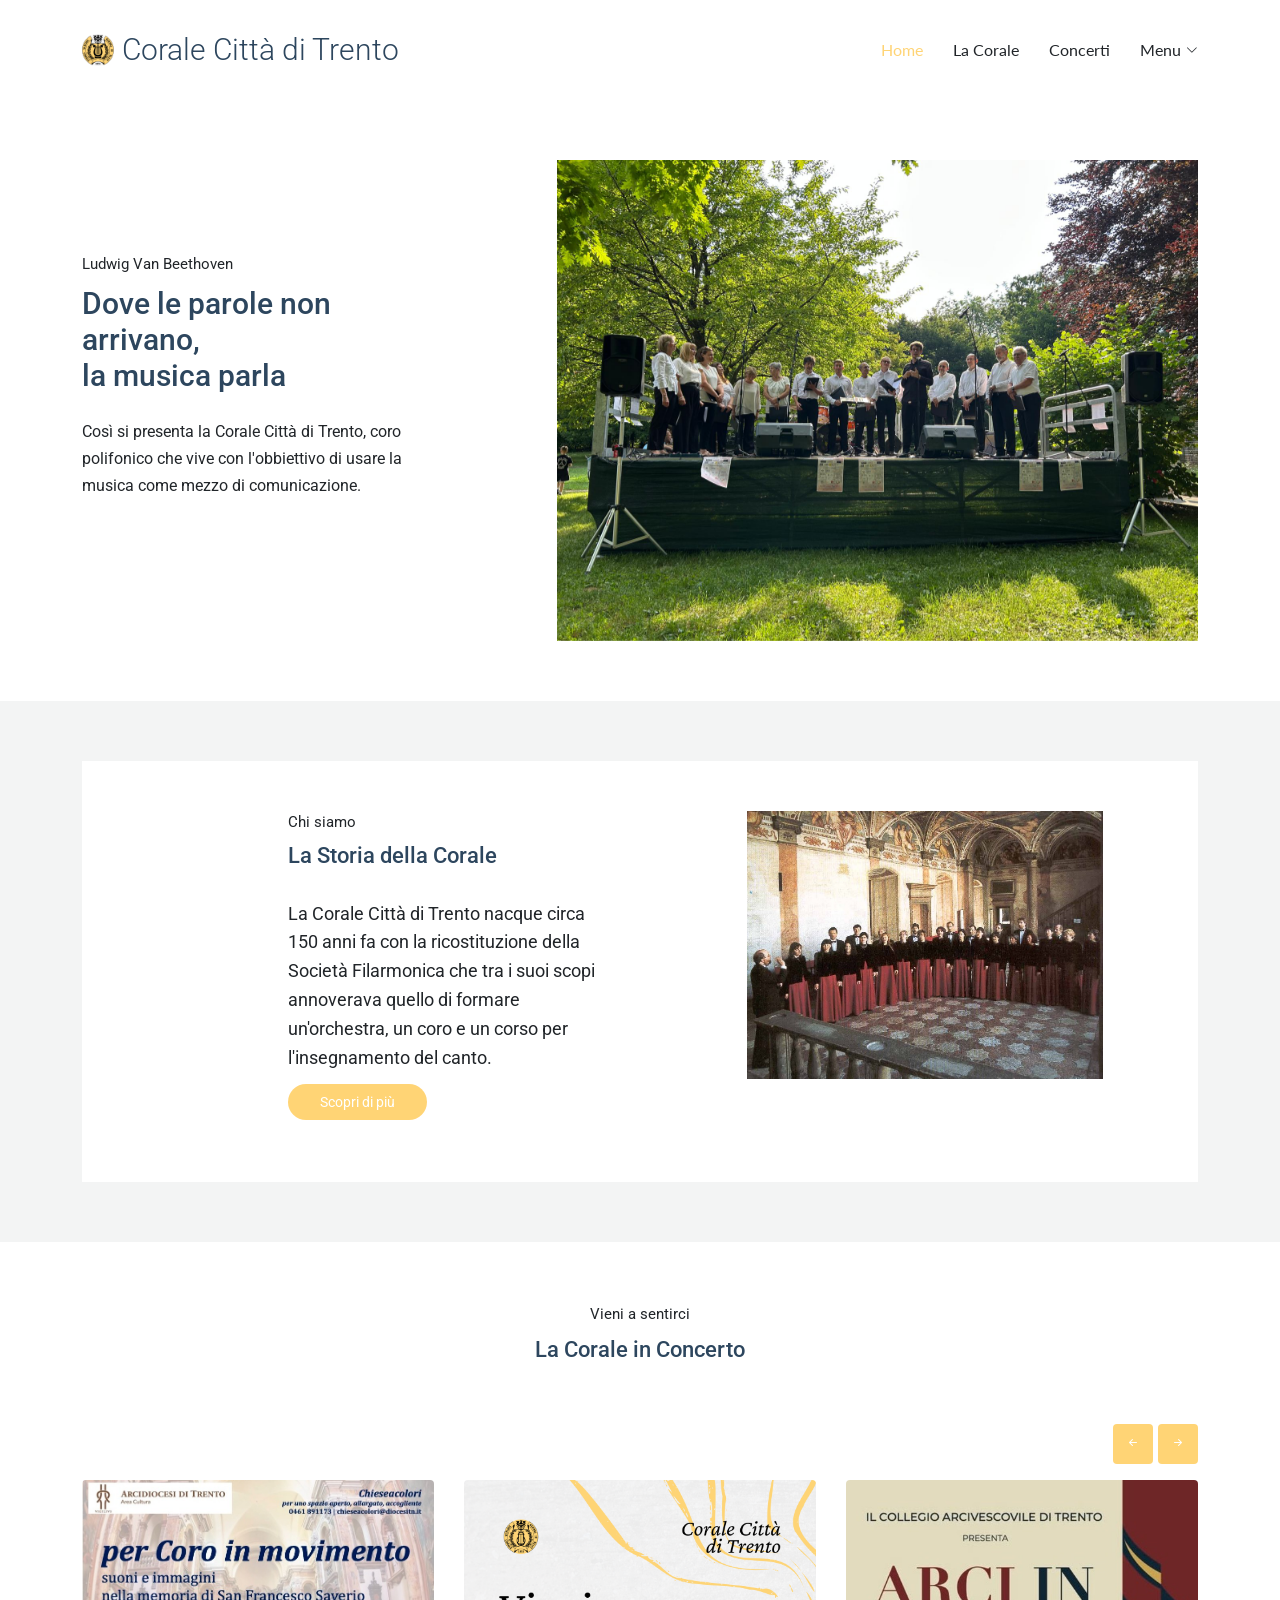
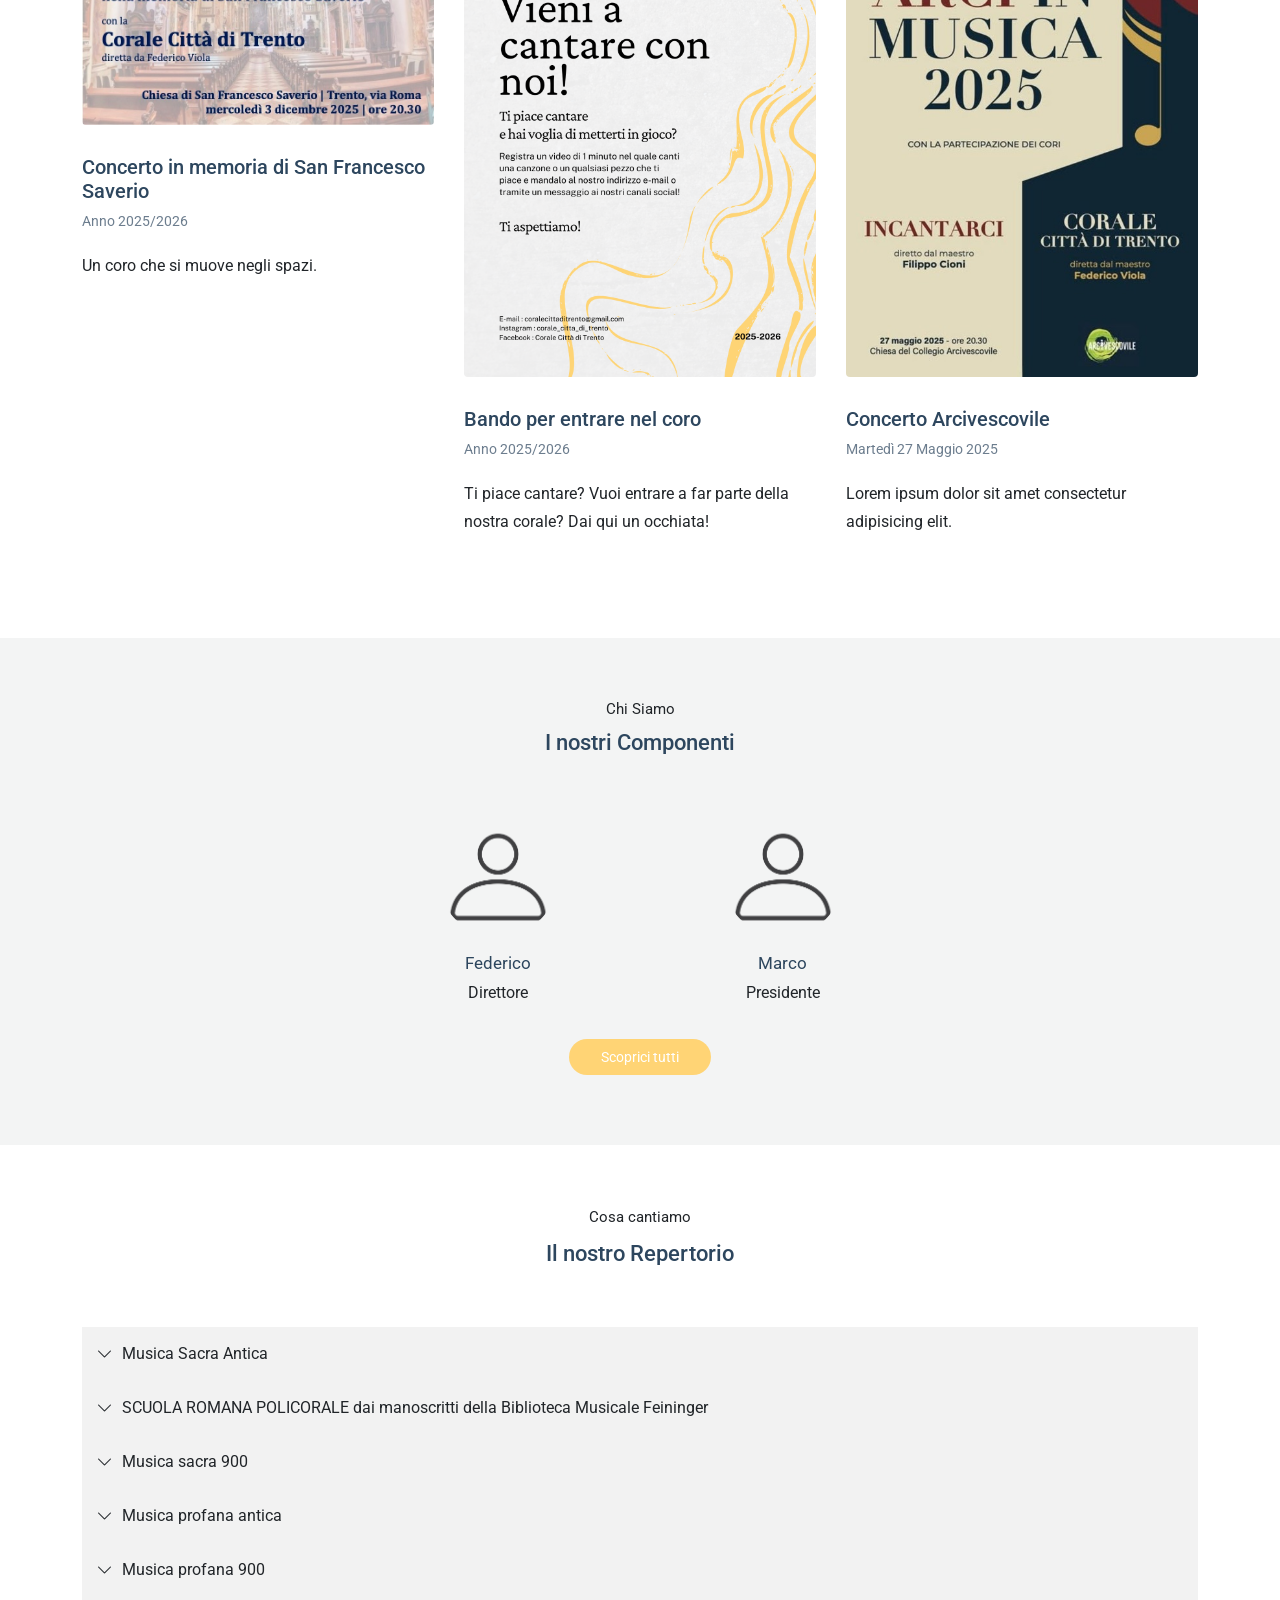
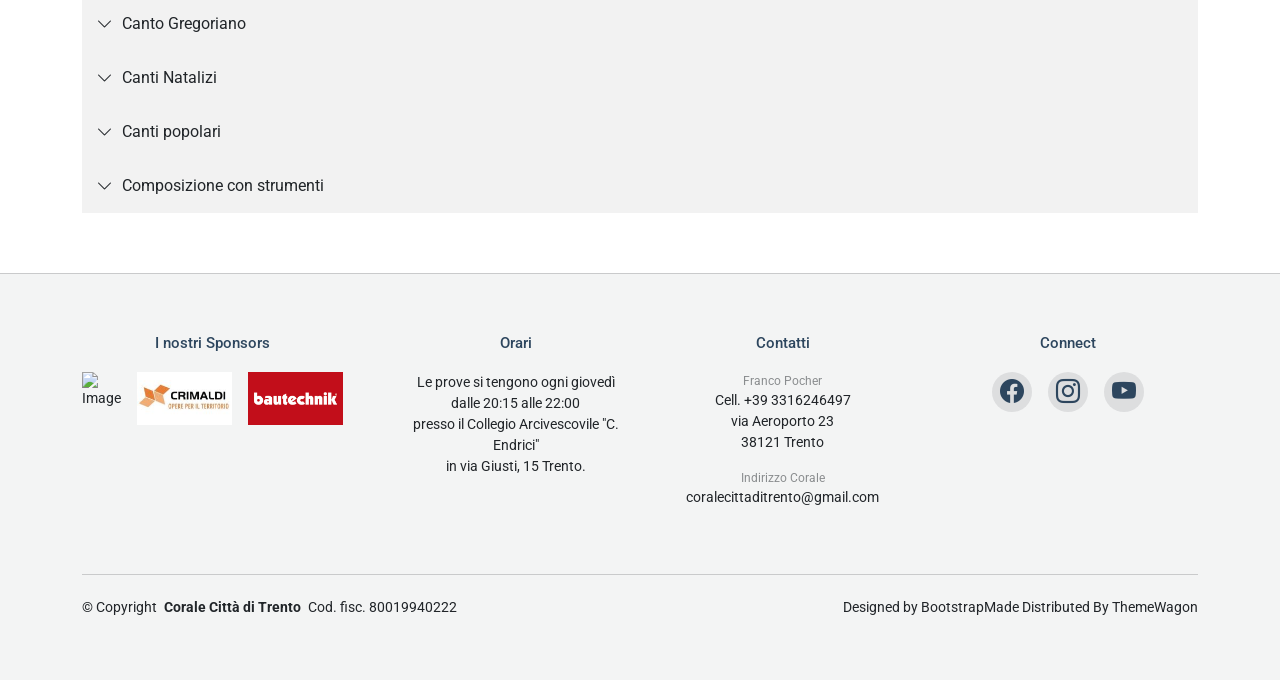
==== commit 7f23869f: "Con: sponsors were inserted" ====
--- a/index.html
+++ b/index.html
@@ -680,6 +680,23 @@
   <footer id="footer" class="footer light-background">
     <div class="container">
       <div class="row g-4 justify-content-center">
+        
+        <div class="col-md-6 col-lg-3 pl-lg-5">
+          <div class="widget text-center">
+            <h3 class="widget-heading">I nostri Sponsors</h3>
+            <ul class="list-unstyled social-icons light mb-3 d-flex justify-content-center gap-3">
+              <li>
+                <img src="assets/img/sponsors/IdroTech_Logo.jpg" alt="Image" class="img-fluid">
+              </li>
+              <li>
+                <img src="assets/img/sponsors/Crimaldi_Logo.jpg" alt="Image" class="img-fluid">
+              </li>             
+              <li>
+                <img src="assets/img/sponsors/Bautechnik_Logo.png" alt="Image" class="img-fluid">
+              </li>
+            </ul>
+          </div>
+        </div>
 
         <div class="col-md-6 col-lg-3 ps-lg-5 mb-3 mb-md-0">
           <div class="widget text-center">
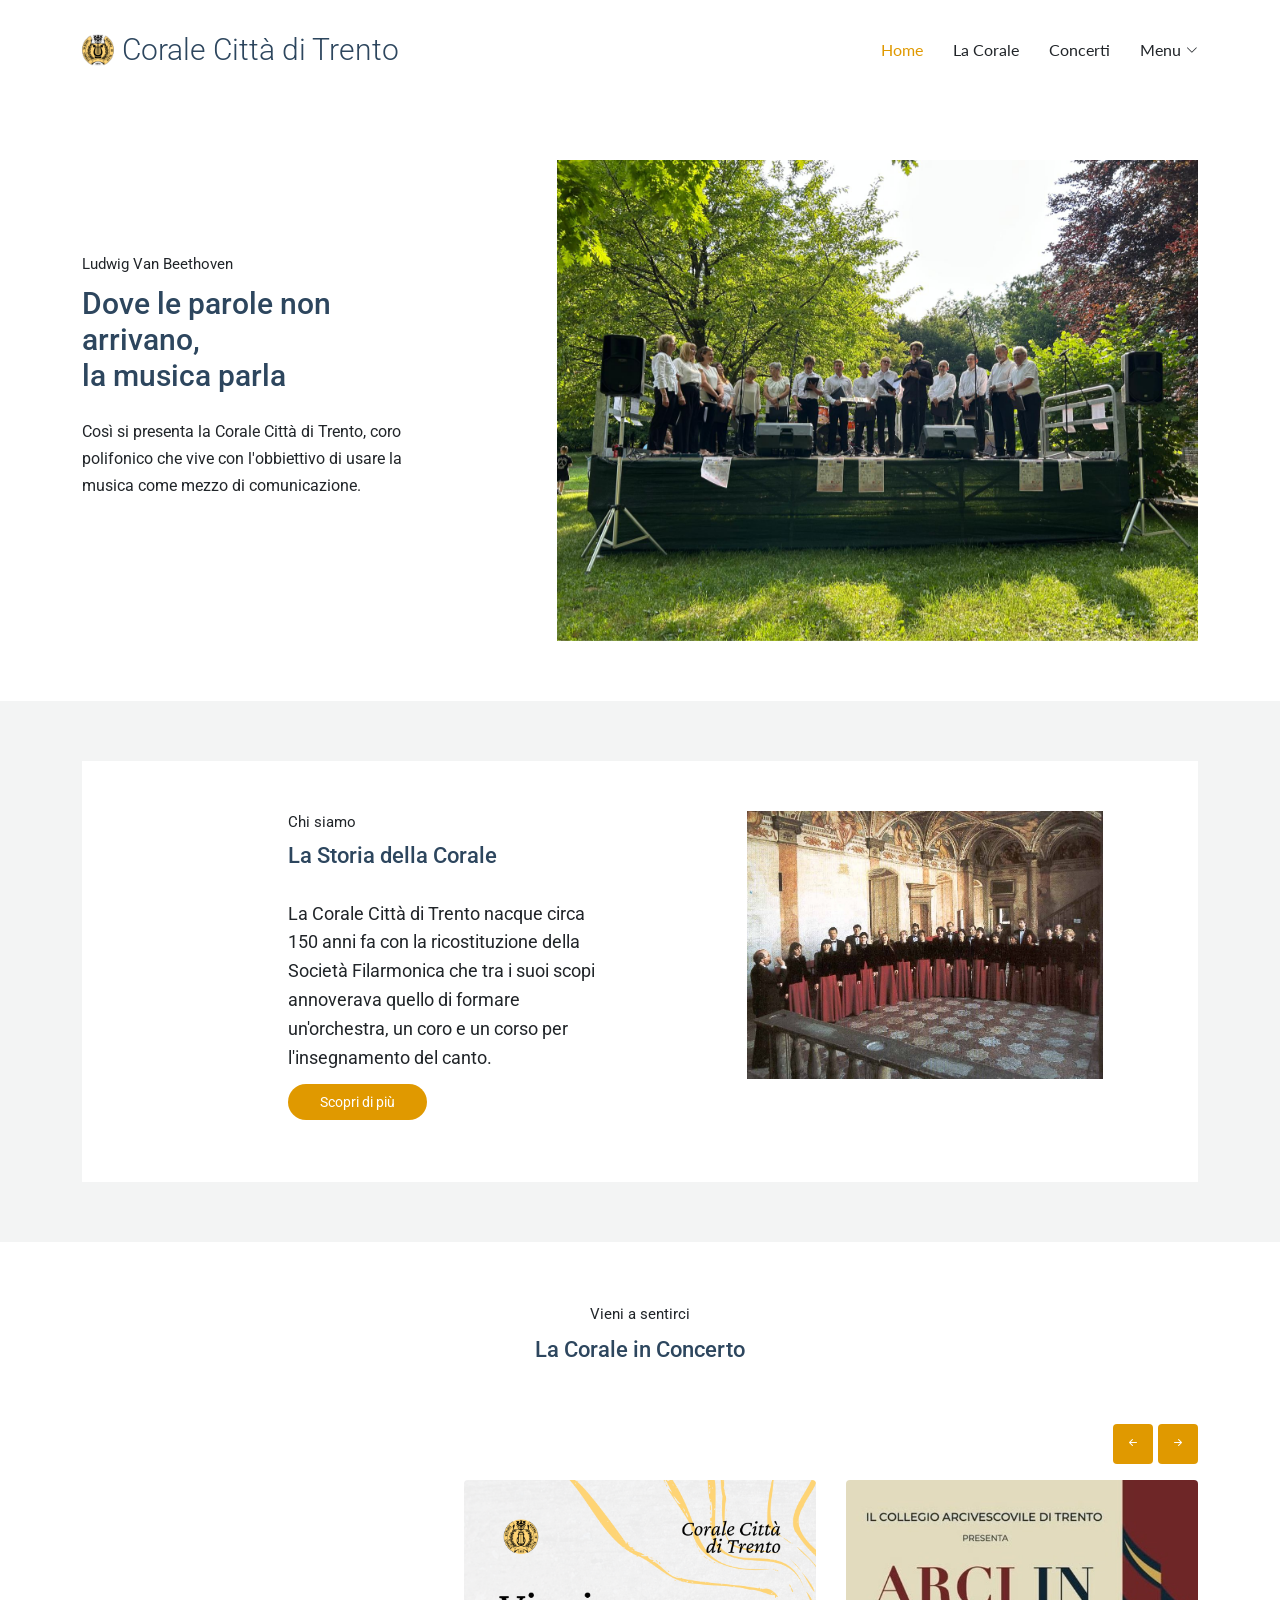
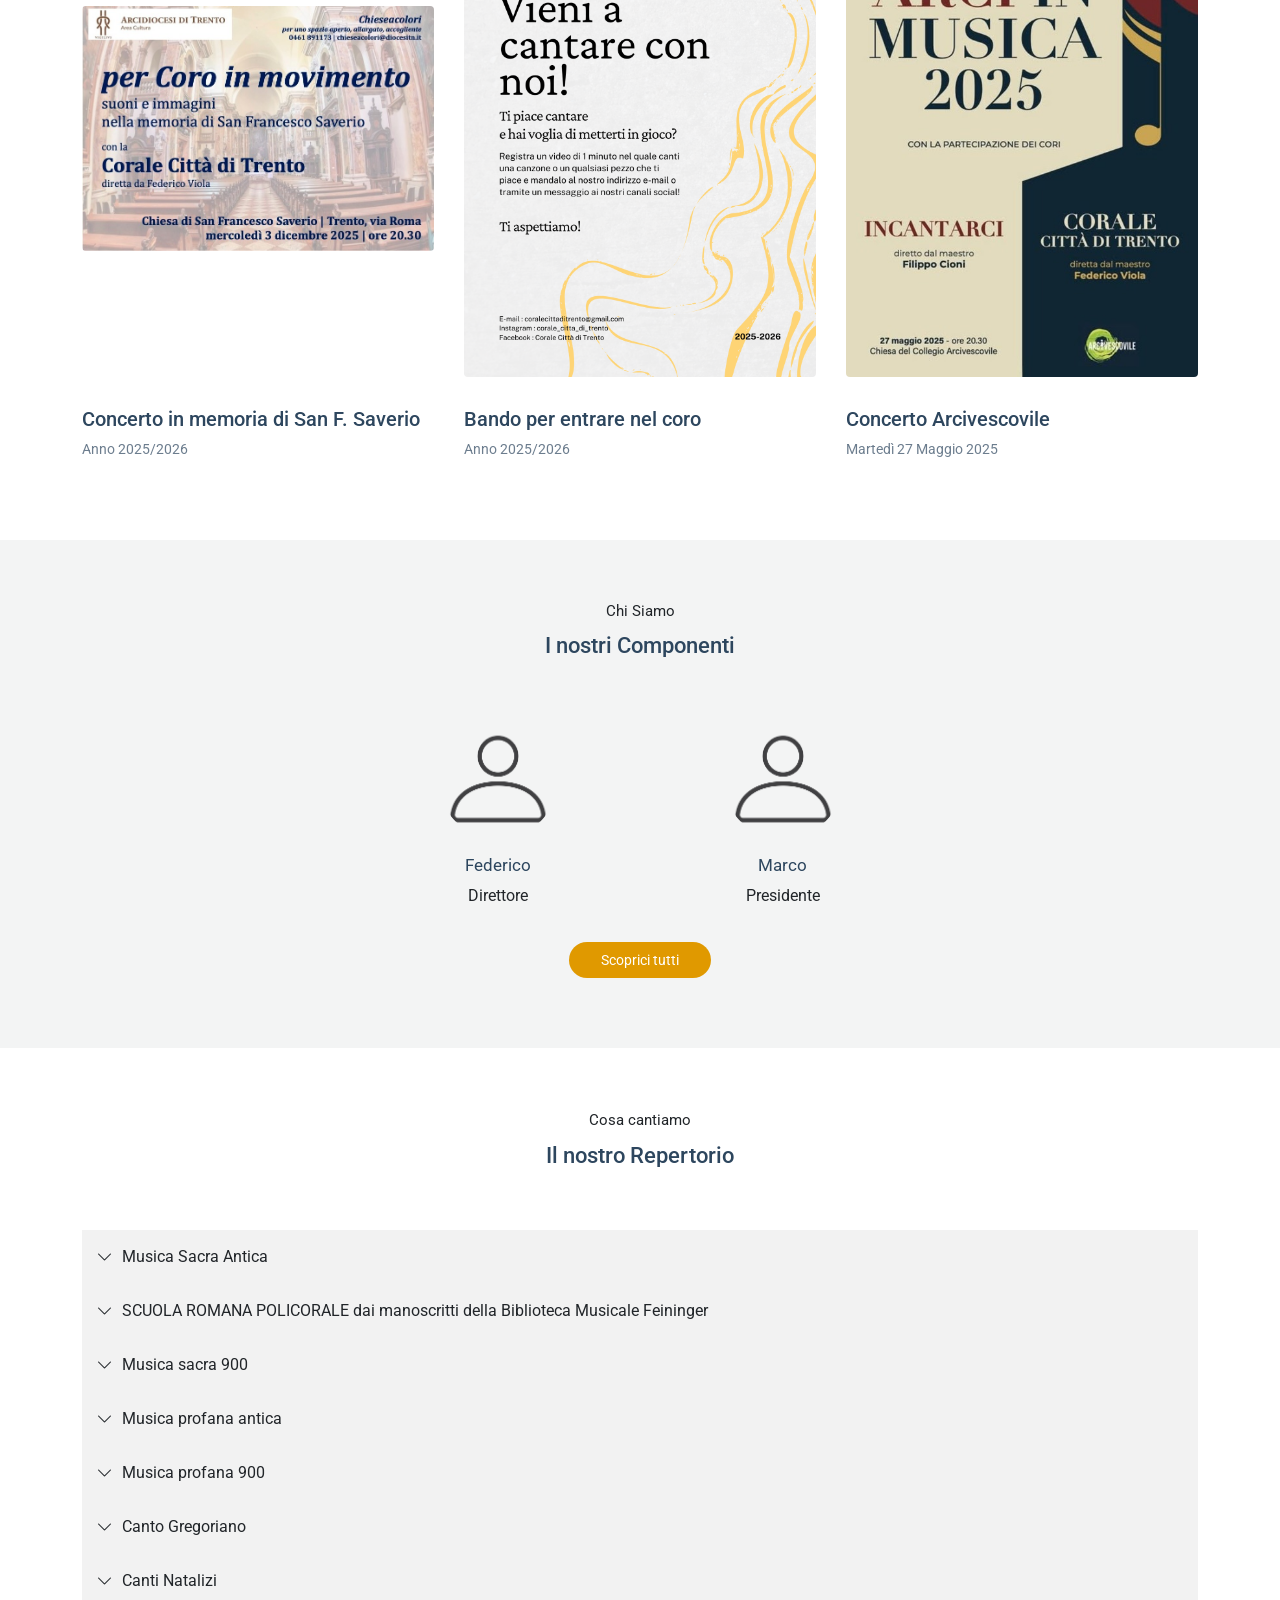
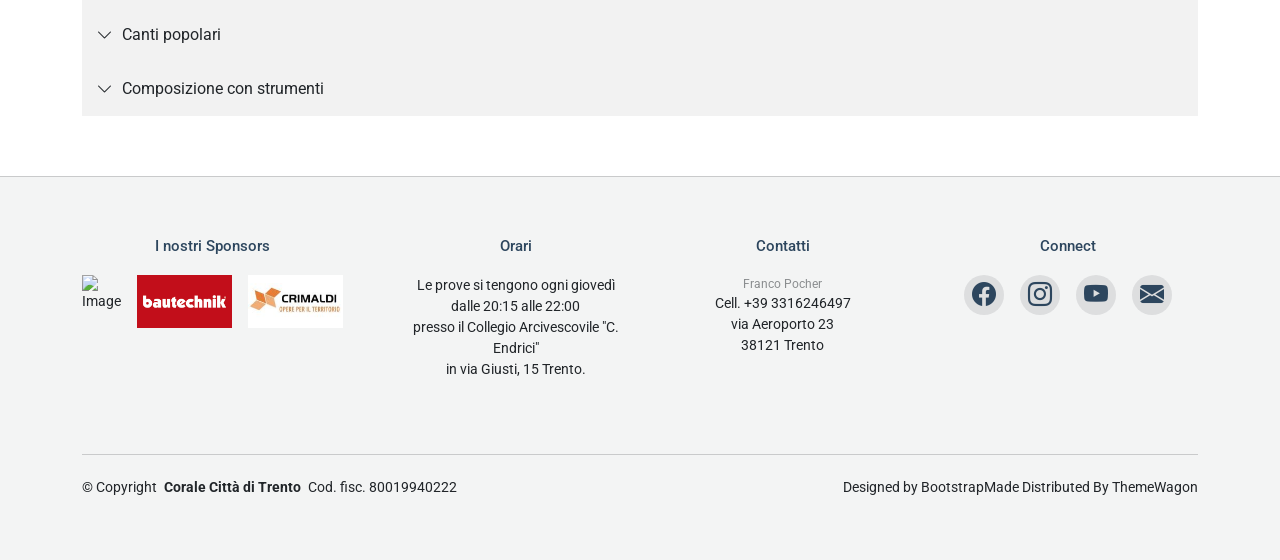
==== commit aa2bb876: "Ref: update footer structure and styles across multiple pages" ====
--- a/index.html
+++ b/index.html
@@ -225,12 +225,9 @@
                     <img src="assets/img/concerti/2025_11_27_ConcertoSaverio.jpg" alt="Image" class="img-fluid">
                   </div>
                   <h3 clas="">
-                    <a>Concerto in memoria di San Francesco Saverio</a>
+                    <a>Concerto in memoria di San F. Saverio</a>
                   </h3>
                   <span class="d-block position">Anno 2025/2026</span>
-                  <p>
-                    Un coro che si muove negli spazi.
-                  </p>
                 </div>
               </div>
 
@@ -243,9 +240,6 @@
                     <a>Bando per entrare nel coro</a>
                   </h3>
                   <span class="d-block position">Anno 2025/2026</span>
-                  <p>
-                    Ti piace cantare? Vuoi entrare a far parte della nostra corale? Dai qui un occhiata!
-                  </p>
                 </div>
               </div>
 
@@ -258,9 +252,6 @@
                     <a>Concerto Arcivescovile</a>
                   </h3>
                   <span class="d-block position">Martedì 27 Maggio 2025</span>
-                  <p>
-                    Lorem ipsum dolor sit amet consectetur adipisicing elit.
-                  </p>
                 </div>
               </div>
 
@@ -273,9 +264,6 @@
                     <a>Concerto Direttori Allievi</a>
                   </h3>
                   <span class="d-block position">Domenica 23 Febbraio 2025</span>
-                  <p>
-                    Lorem ipsum dolor sit amet consectetur adipisicing elit.
-                  </p>
                 </div>
               </div>
 
@@ -288,9 +276,6 @@
                     <a>Corso di Formazione</a>
                   </h3>
                   <span class="d-block position">Anno 2024/2025</span>
-                  <p>
-                    Ti piacerebbe imparare a cantare, o approfondire la tua conoscenza del canto corale? Dai qui un occhiata!
-                  </p>
                 </div>
               </div>
 
@@ -303,9 +288,6 @@
                     <a>Concerto di Natale</a>
                   </h3>
                   <span class="d-block position">Lunedì 23 Dicembre 2024</span>
-                  <p>
-                    Lorem ipsum dolor sit amet consectetur adipisicing elit.
-                  </p>
                 </div>
               </div>
 
@@ -318,9 +300,6 @@
                     <a>Concerto Direttori Allievi</a>
                   </h3>
                   <span class="d-block position">Domenica 28 Gennaio 2024</span>
-                  <p>
-                    Lorem ipsum dolor sit amet consectetur adipisicing elit.
-                  </p>
                 </div>
               </div>
 
@@ -333,9 +312,6 @@
                     <a>Concerto di Natale</a>
                   </h3>
                   <span class="d-block position">Giovedì 14 Dicembre e Domenica 17 Dicembre 2023</span>
-                  <p>
-                    Lorem ipsum dolor sit amet consectetur adipisicing elit.
-                  </p>
                 </div>
               </div>
 
@@ -677,91 +653,15 @@
 
   </main>
 
-  <footer id="footer" class="footer light-background">
-    <div class="container">
-      <div class="row g-4 justify-content-center">
-        
-        <div class="col-md-6 col-lg-3 pl-lg-5">
-          <div class="widget text-center">
-            <h3 class="widget-heading">I nostri Sponsors</h3>
-            <ul class="list-unstyled social-icons light mb-3 d-flex justify-content-center gap-3">
-              <li>
-                <img src="assets/img/sponsors/IdroTech_Logo.jpg" alt="Image" class="img-fluid">
-              </li>
-              <li>
-                <img src="assets/img/sponsors/Crimaldi_Logo.jpg" alt="Image" class="img-fluid">
-              </li>             
-              <li>
-                <img src="assets/img/sponsors/Bautechnik_Logo.png" alt="Image" class="img-fluid">
-              </li>
-            </ul>
-          </div>
-        </div>
-
-        <div class="col-md-6 col-lg-3 ps-lg-5 mb-3 mb-md-0">
-          <div class="widget text-center">
-            <h3 class="widget-heading">Orari</h3>
-            <p class="mb-4">
-              Le prove si tengono ogni giovedì <br> dalle 20:15 alle 22:00 <br>
-              presso il Collegio Arcivescovile "C. Endrici" <br> in via Giusti, 15 Trento.
-            </p>
-          </div>
-        </div>
-
-        <div class="col-md-6 col-lg-3 pl-lg-5">
-          <div class="widget text-center">
-            <h3 class="widget-heading">Contatti</h3>
-            <ul class="list-unstyled footer-blog-entry">
-              <li>
-                <span class="d-block date">Franco Pocher</span>
-                <a>Cell. +39 3316246497 <br> via Aeroporto 23 <br> 38121 Trento</a>
-              </li>
-              <li class="mt-3">
-                <span class="d-block date">Indirizzo Corale</span>
-                <a>coralecittaditrento@gmail.com</a>
-              </li>
-            </ul>
-          </div>
-        </div>
-
-        <div class="col-md-6 col-lg-3 pl-lg-5">
-          <div class="widget text-center">
-            <h3 class="widget-heading">Connect</h3>
-            <ul class="list-unstyled social-icons light mb-3 d-flex justify-content-center gap-3">
-              <li>
-                <a href="https://www.facebook.com/people/Corale-Citt%C3%A0-di-Trento/100088259568855/">
-                  <span class="bi bi-facebook fs-4"></span>
-                </a>
-              </li>
-              <li>
-                <a href="https://www.instagram.com/corale_citta_di_trento?igsh=OGlwYnlnd2pqZGdh">
-                  <span class="bi bi-instagram fs-4"></span>
-                </a>
-              </li>
-              <li>
-                <a href="https://www.youtube.com/@coralecittaditrento1851">
-                  <span class="bi bi-youtube fs-4"></span>
-                </a>
-              </li>
-            </ul>
-          </div>
-        </div>
-
-      </div>
-
-
-      <div class="copyright d-flex flex-column flex-md-row align-items-center justify-content-md-between">
-        <p>© <span>Copyright</span> <strong class="px-1 sitename">Corale Città di Trento</strong> <span>Cod. fisc. 80019940222</span></p>
-        <div class="credits">
-          <!-- All the links in the footer should remain intact. -->
-          <!-- You can delete the links only if you've purchased the pro version. -->
-          <!-- Licensing information: https://bootstrapmade.com/license/ -->
-          <!-- Purchase the pro version with working PHP/AJAX contact form: [buy-url] -->
-          Designed by <a href="https://bootstrapmade.com/">BootstrapMade</a> Distributed By <a href="https://themewagon.com">ThemeWagon</a>
-        </div>
-      </div>
-    </div>
-  </footer>
+  <div id="footer-placeholder"></div>
+
+  <script>
+    fetch('pages/footer.html')
+      .then(response => response.text())
+      .then(data => {
+        document.getElementById('footer-placeholder').innerHTML = data;
+      });
+  </script>
 
   <!-- Scroll Top -->
   <a href="#" id="scroll-top" class="scroll-top d-flex align-items-center justify-content-center"><i class="bi bi-arrow-up-short"></i></a>
--- a/css/main.css
+++ b/css/main.css
@@ -22,7 +22,7 @@
   --background-color: #ffffff; /* Background color for the entire website, including individual sections */
   --default-color: #212529; /* Default color used for the majority of the text content across the entire website */
   --heading-color: #2d465e; /* Color for headings, subheadings and title throughout the website */
-  --accent-color: #FFD475; /* Accent color that represents your brand on the website. It's used for buttons, links, and other elements that need to stand out */
+  --accent-color: #e09900; /* Accent color that represents your brand on the website. It's used for buttons, links, and other elements that need to stand out */
   --surface-color: #ffffff; /* The surface color is used as a background of boxed elements within sections, such as cards, icon boxes, or other elements that require a visual separation from the global background. */
   --contrast-color: #ffffff; /* Contrast color for text, ensuring readability against backgrounds of accent, heading, or default colors. */
 }
@@ -30,11 +30,11 @@
 /* Nav Menu Colors - The following color variables are used specifically for the navigation menu. They are separate from the global colors to allow for more customization options */
 :root {
   --nav-color: #212529;  /* The default color of the main navmenu links */
-  --nav-hover-color: #FFD475; /* Applied to main navmenu links when they are hovered over or active */
+  --nav-hover-color: #e09900; /* Applied to main navmenu links when they are hovered over or active */
   --nav-mobile-background-color: #ffffff; /* Used as the background color for mobile navigation menu */
   --nav-dropdown-background-color: #ffffff; /* Used as the background color for dropdown items that appear when hovering over primary navigation items */
   --nav-dropdown-color: #212529; /* Used for navigation links of the dropdown items in the navigation menu. */
-  --nav-dropdown-hover-color: #FFD475; /* Similar to --nav-hover-color, this color is applied to dropdown navigation links when they are hovered over. */
+  --nav-dropdown-hover-color: #e09900; /* Similar to --nav-hover-color, this color is applied to dropdown navigation links when they are hovered over. */
 }
 
 /* Color Presets - These classes override global colors when applied to any section or element, providing reuse of the sam color scheme. */
@@ -1718,6 +1718,31 @@
   margin-right: 5px;
 }
 
+.swiper-slide {
+  height: auto;
+}
+
+/* 2. Turn the card into a column flex container */
+.team {
+  display: flex;
+  flex-direction: column;
+  height: 100%;
+}
+
+/* 3. Make the image container fill extra space and center the image */
+.team .pic {
+  flex: 1; /* Takes up all available space, pushing text to the bottom */
+  display: flex;
+  align-items: center; /* Vertically centers the image inside .pic */
+  justify-content: center; /* Horizontally centers the image inside .pic */
+}
+
+/* 4. Maintain image proportions */
+.team .pic img {
+  max-height: 100%;
+  object-fit: contain; /* Prevents image distortion */
+}
+
 /*--------------------------------------------------------------
 # Blog Posts 2 Section
 --------------------------------------------------------------*/
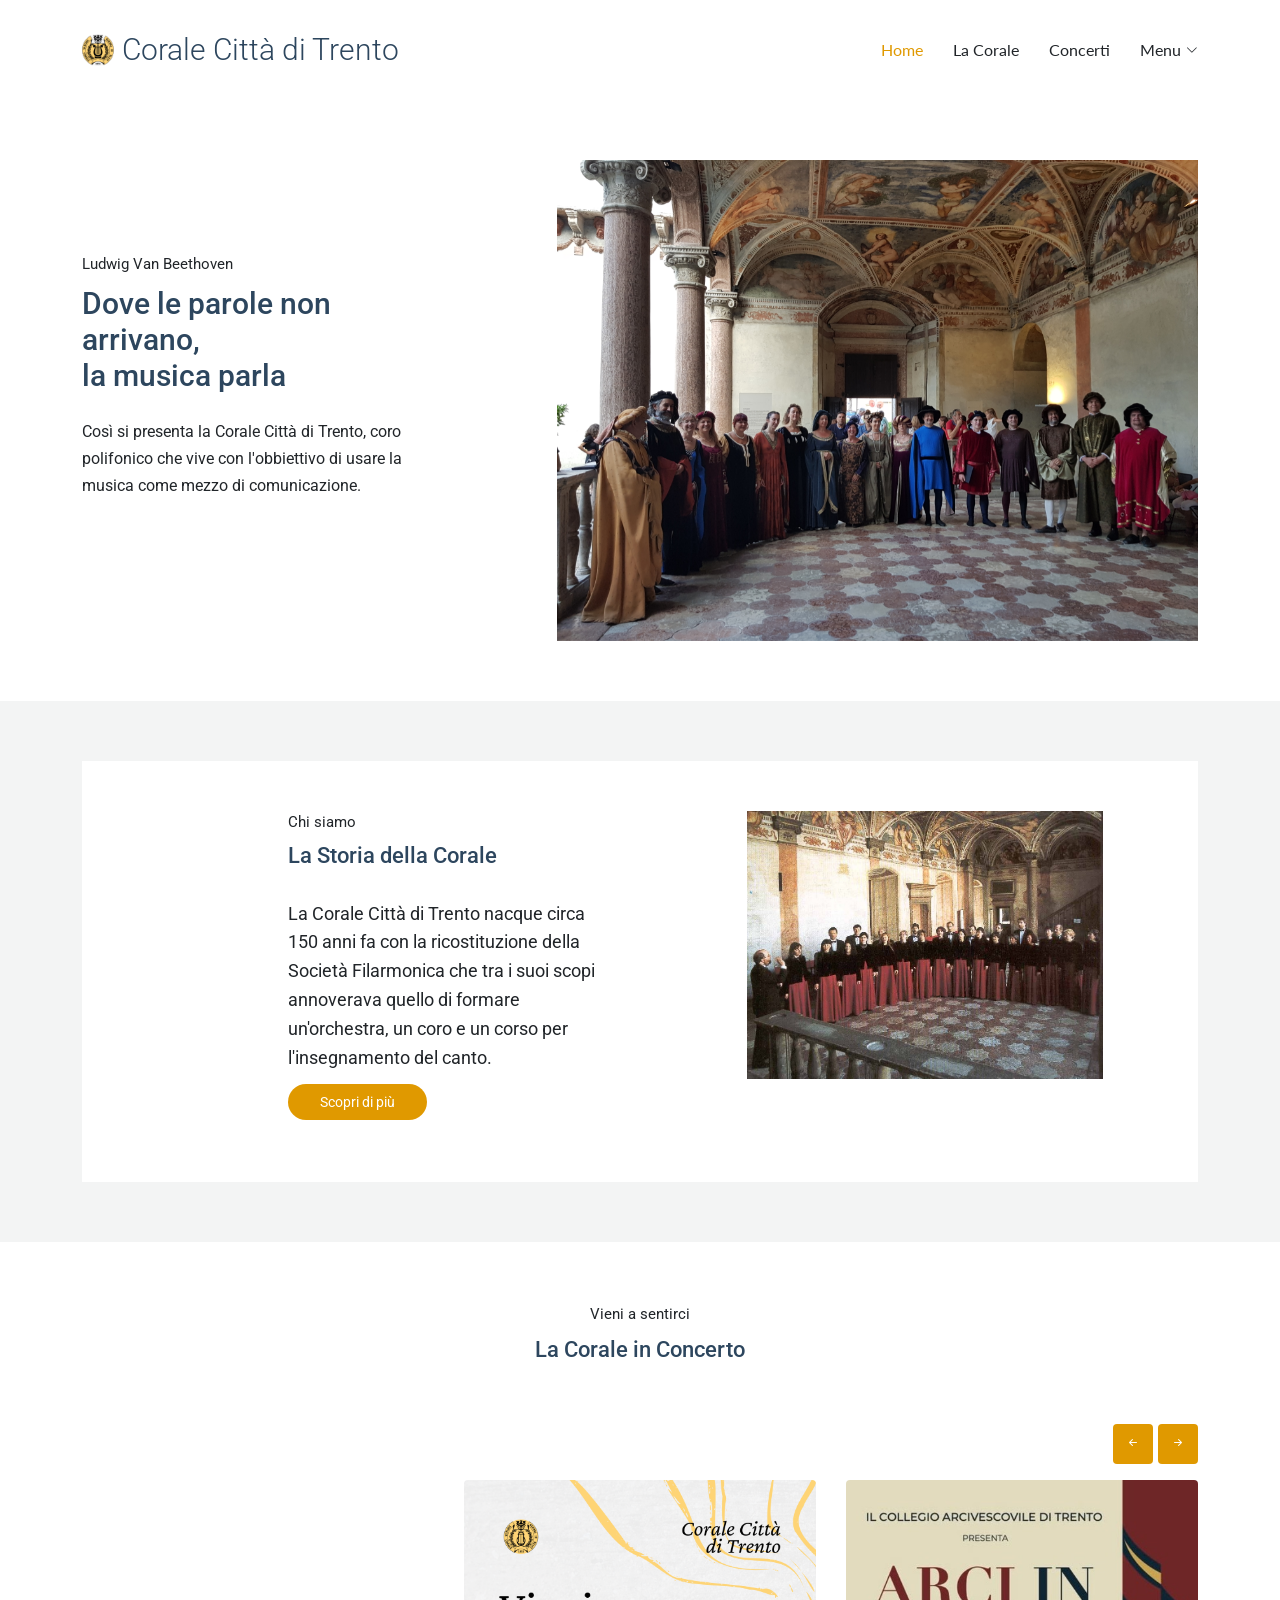
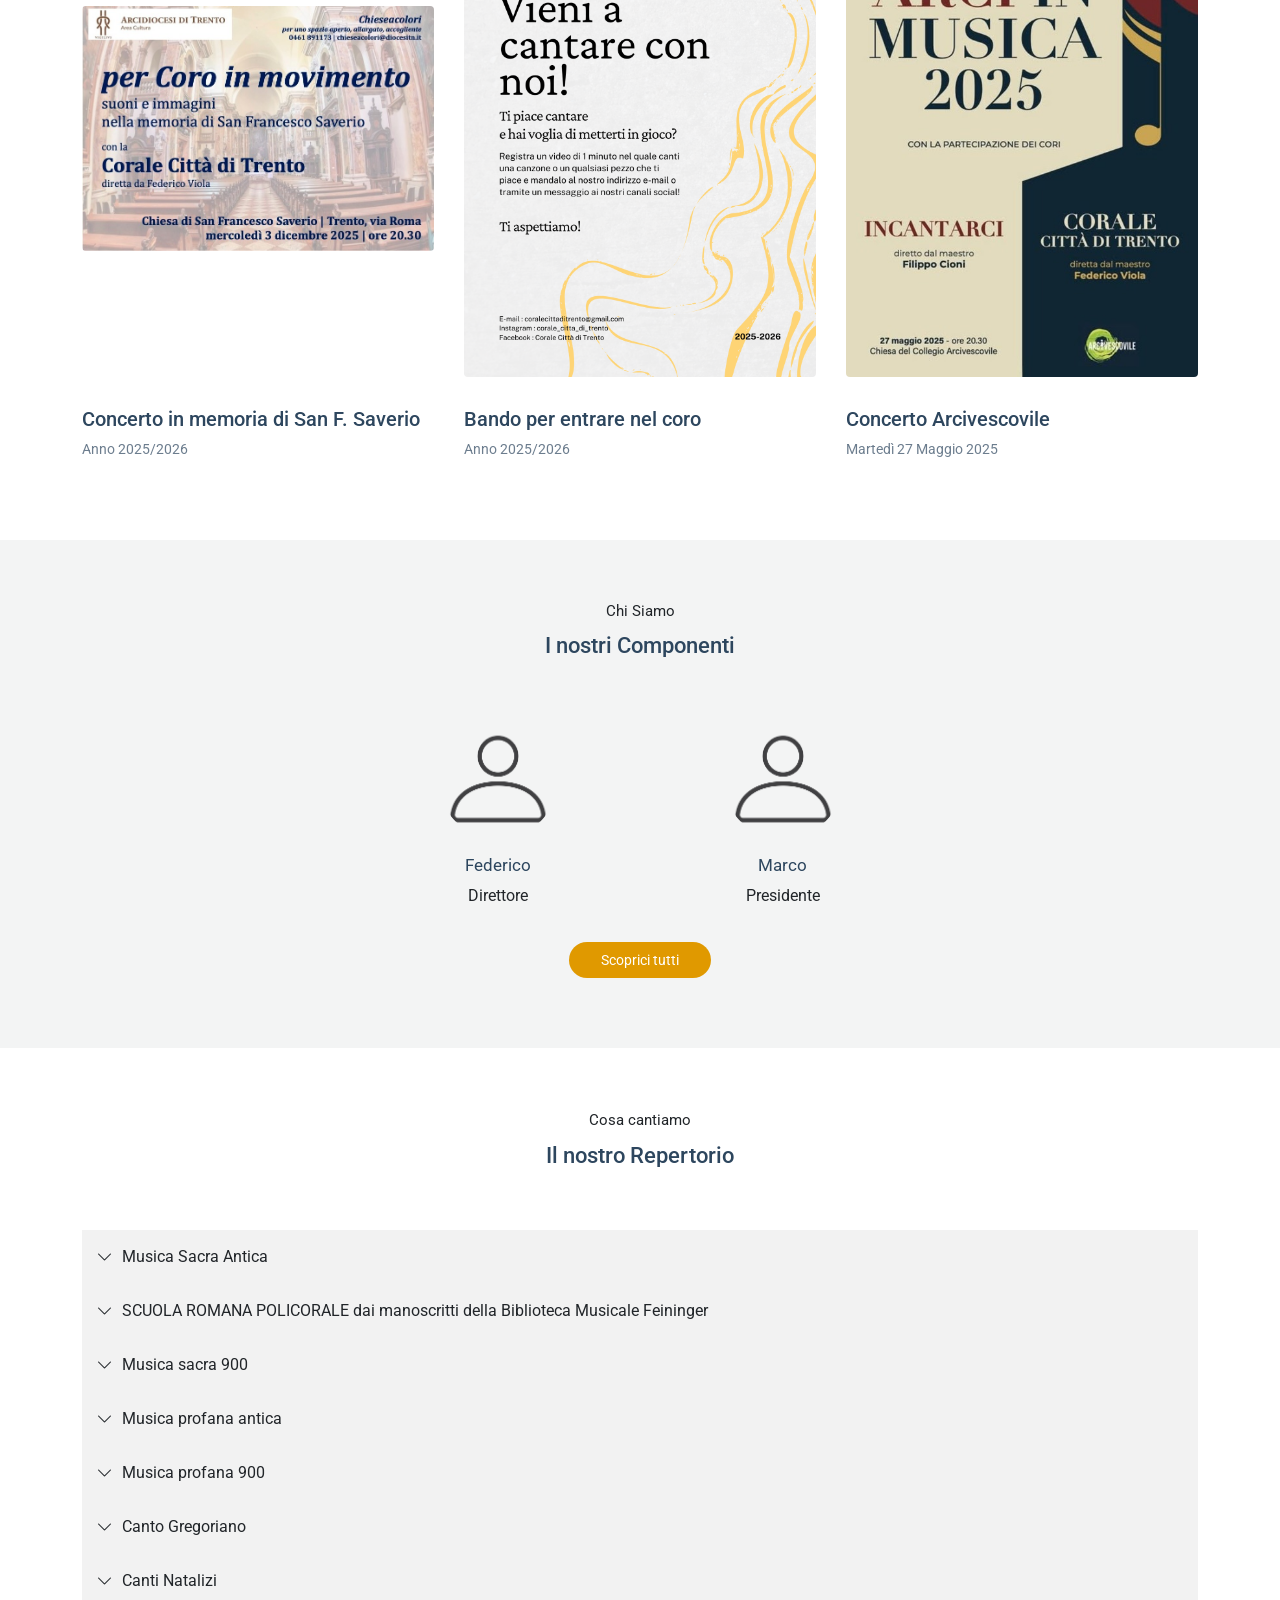
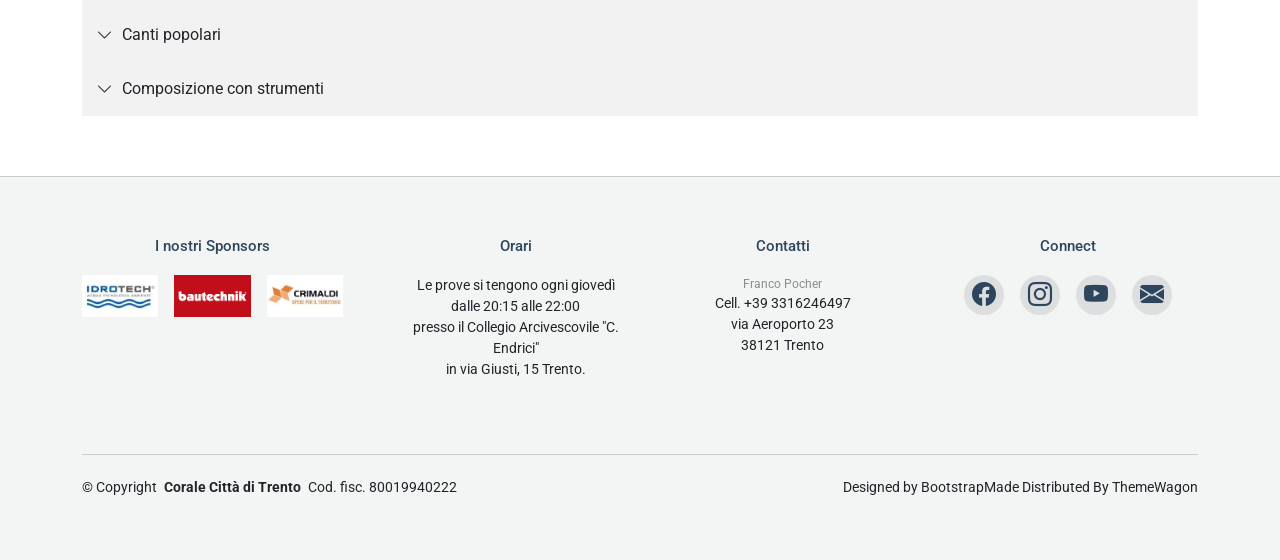
==== commit e1d17bfb: "Pic: New pictures and file naming standard" ====
--- a/index.html
+++ b/index.html
@@ -5,8 +5,8 @@
   <meta charset="utf-8">
   <meta content="width=device-width, initial-scale=1.0" name="viewport">
   <title>Corale Città di Trento</title>
-  <meta name="description" content="">
-  <meta name="keywords" content="">
+  <meta name="description" content="Sito ufficiale del coro Corale Città di Trento: storia, concerti, repertorio e contatti.">
+  <meta name="keywords" content="coro, Trento, musica, concerti, storia">
   <link rel="sitemap" type="application/xml" title="Sitemap" href="sitemap.xml">
   <link rel="canonical" href="https://www.coralecittaditrento.eu/" />
 
@@ -105,13 +105,13 @@
               <div class="swiper-wrapper">
                 <!-- New images should have a 4/3 aspect ratio -->
                 <div class="swiper-slide">
-                  <img src="assets/img/galleria/Parco_Massimiliano.jpg" alt="Image" class="img-fluid">
+                  <img src="assets/img/galleria/2020_ILuoghiDelConcilio.jpg" alt="Image" class="img-fluid">
                 </div>
                 <div class="swiper-slide">
-                  <img src="assets/img/galleria/Concerto_Passato.jpg" alt="Image" class="img-fluid">
+                  <img src="assets/img/galleria/2025_CorsoCorale.jpg" alt="Image" class="img-fluid">
                 </div>
                 <div class="swiper-slide">
-                  <img src="assets/img/galleria/Corso_Corale.jpg" alt="Image" class="img-fluid">
+                  <img src="assets/img/galleria/2026_Assisi3.jpg" alt="Image" class="img-fluid">
                 </div>
               </div>
             </div>
@@ -140,7 +140,7 @@
             <div class="col-sm-12 col-md-5 col-lg-4 col-xl-4 order-lg-2 offset-xl-1 mb-4">
               <div class="img-wrap text-center text-md-left" data-aos="fade-up" data-aos-delay="100">
                 <div class="img">
-                  <img src="assets/img/galleria/Concerto_Passato2.jpg" alt="circle image" class="img-fluid">
+                  <img src="assets/img/galleria/1995_Concerto.jpg" alt="circle image" class="img-fluid">
                 </div>
               </div>
             </div>
